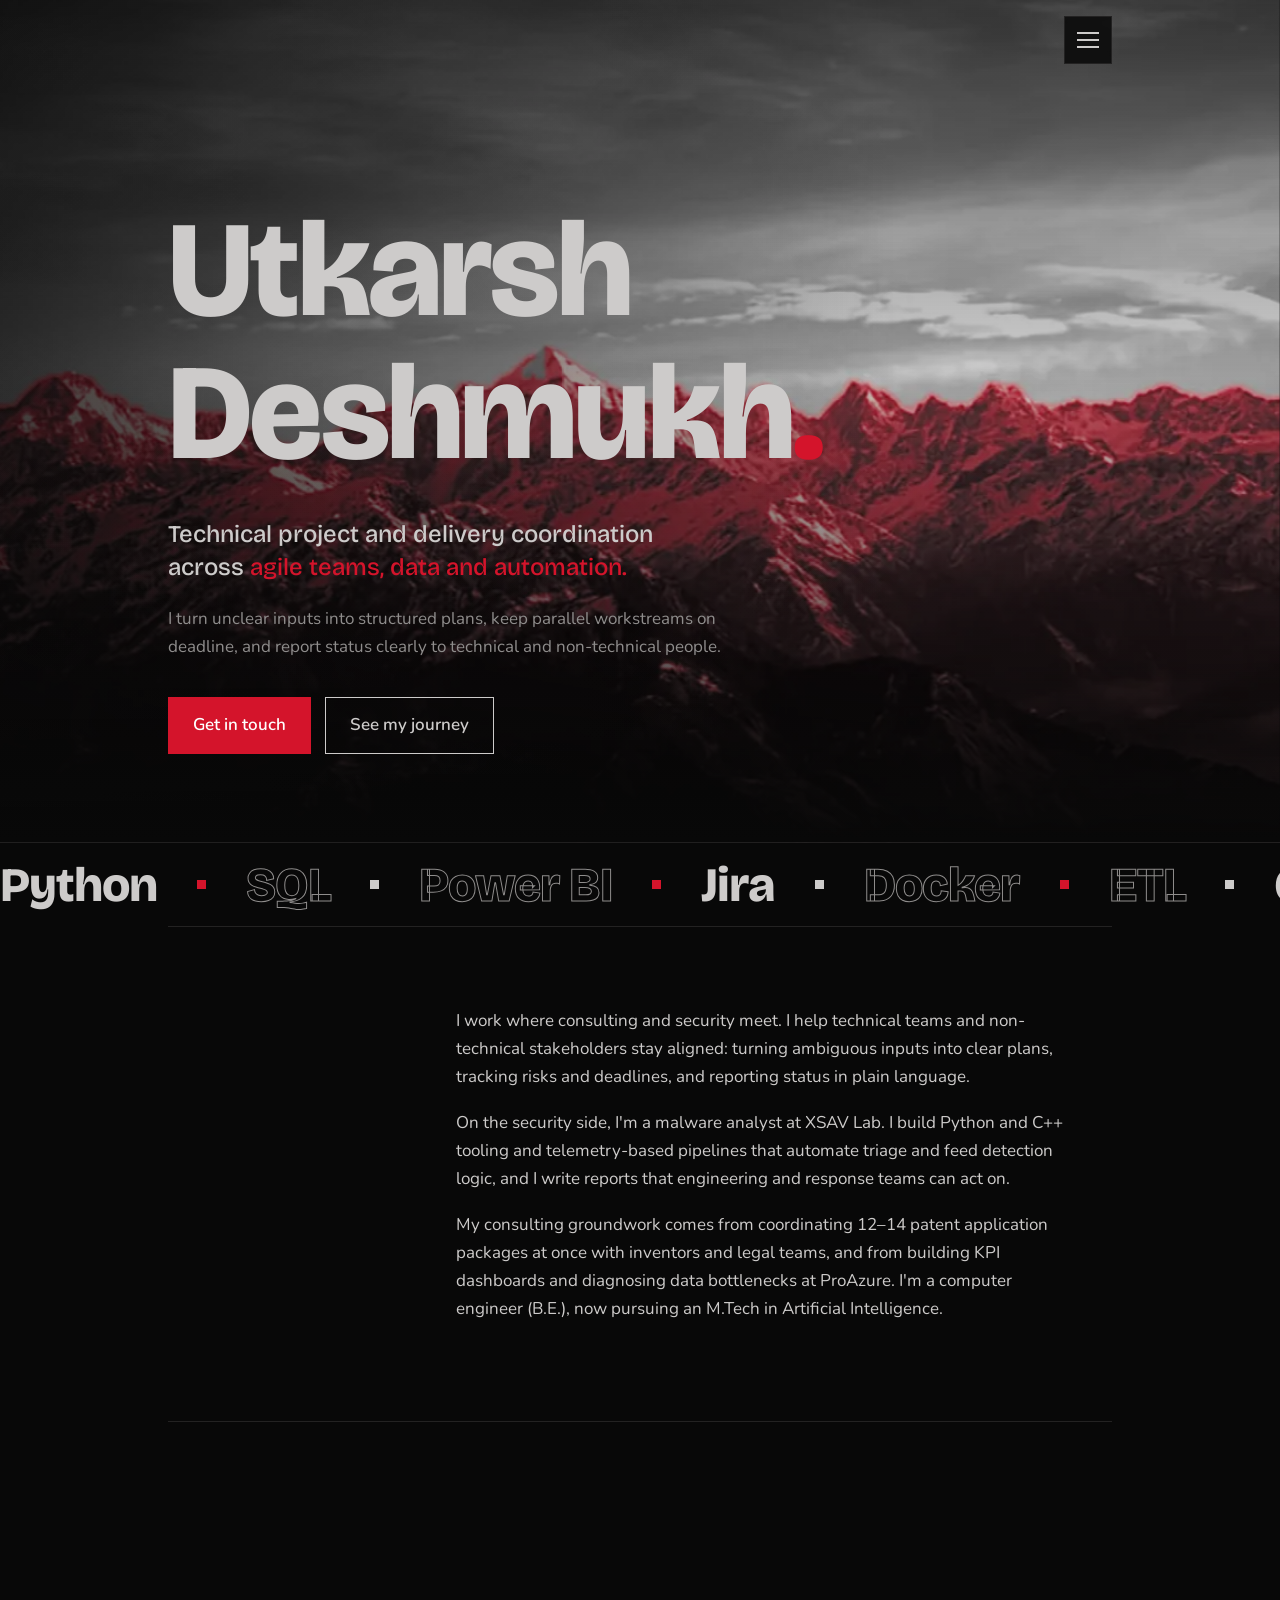
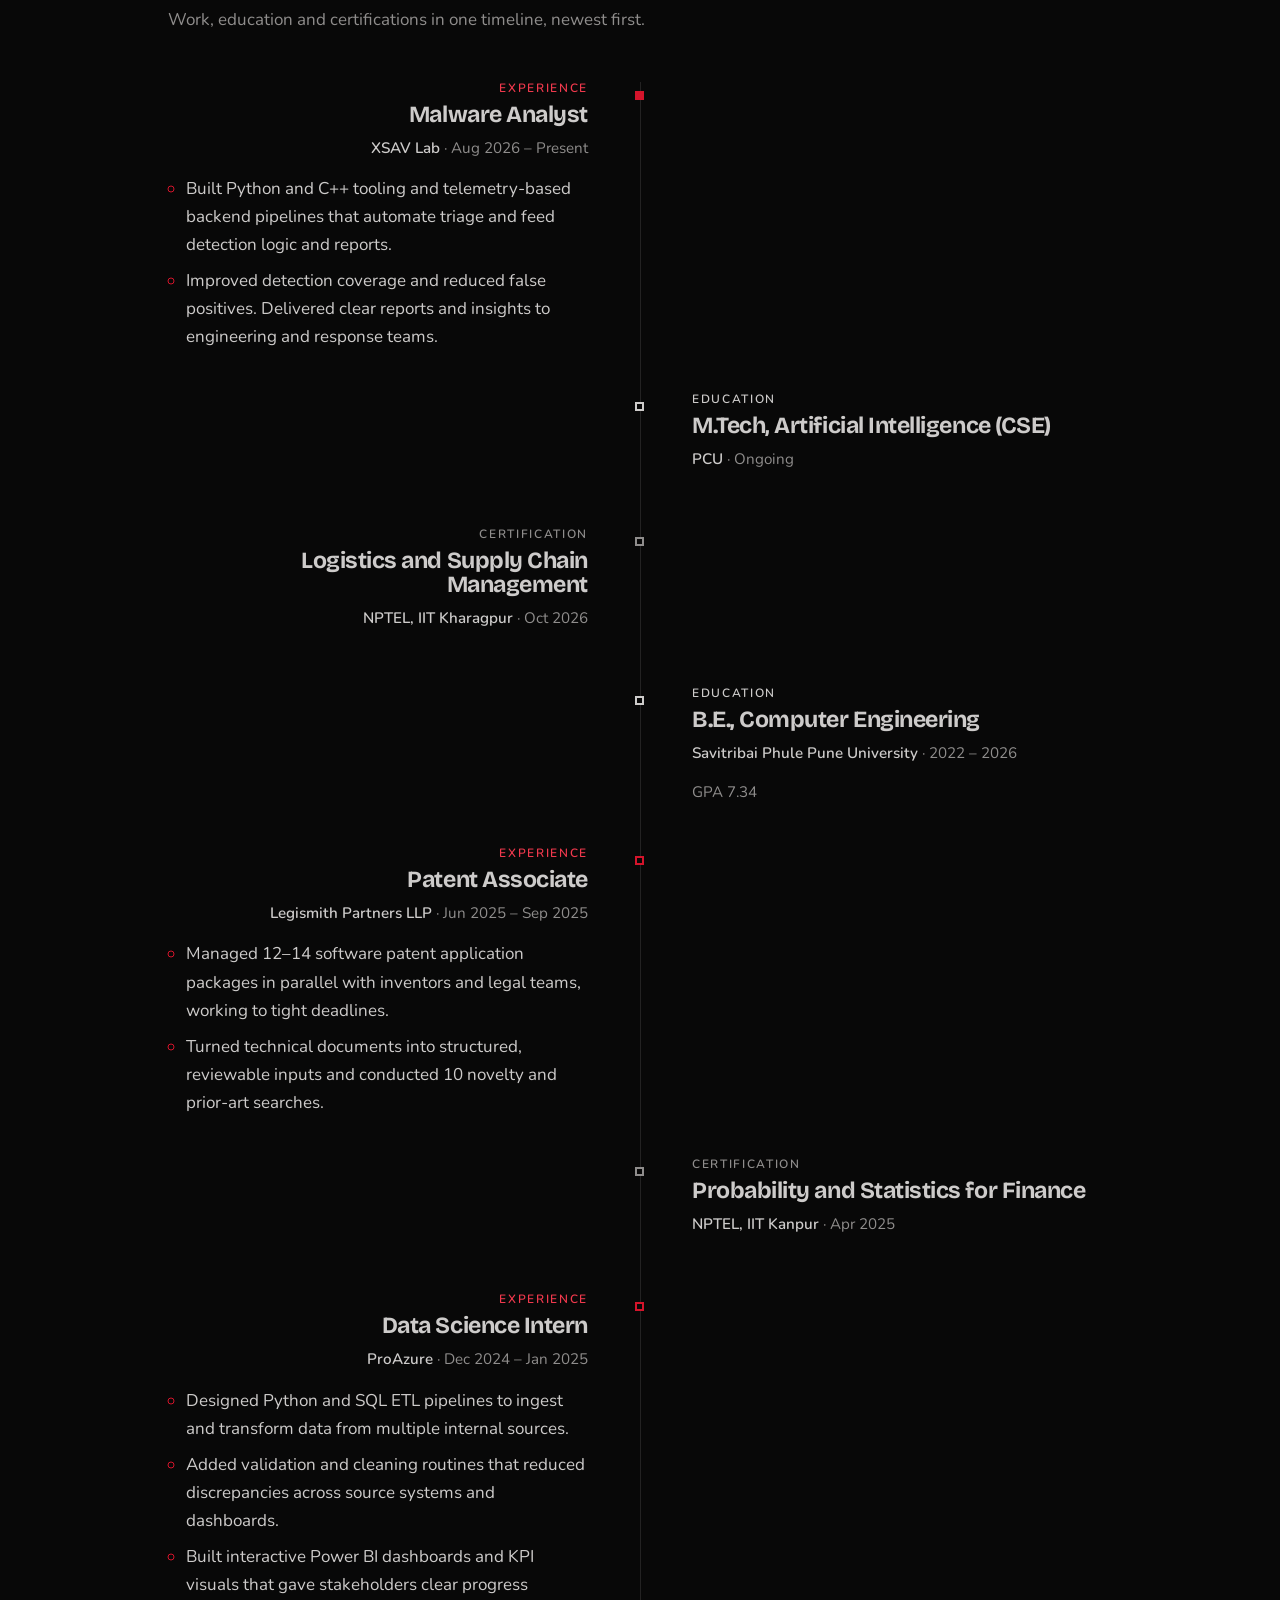
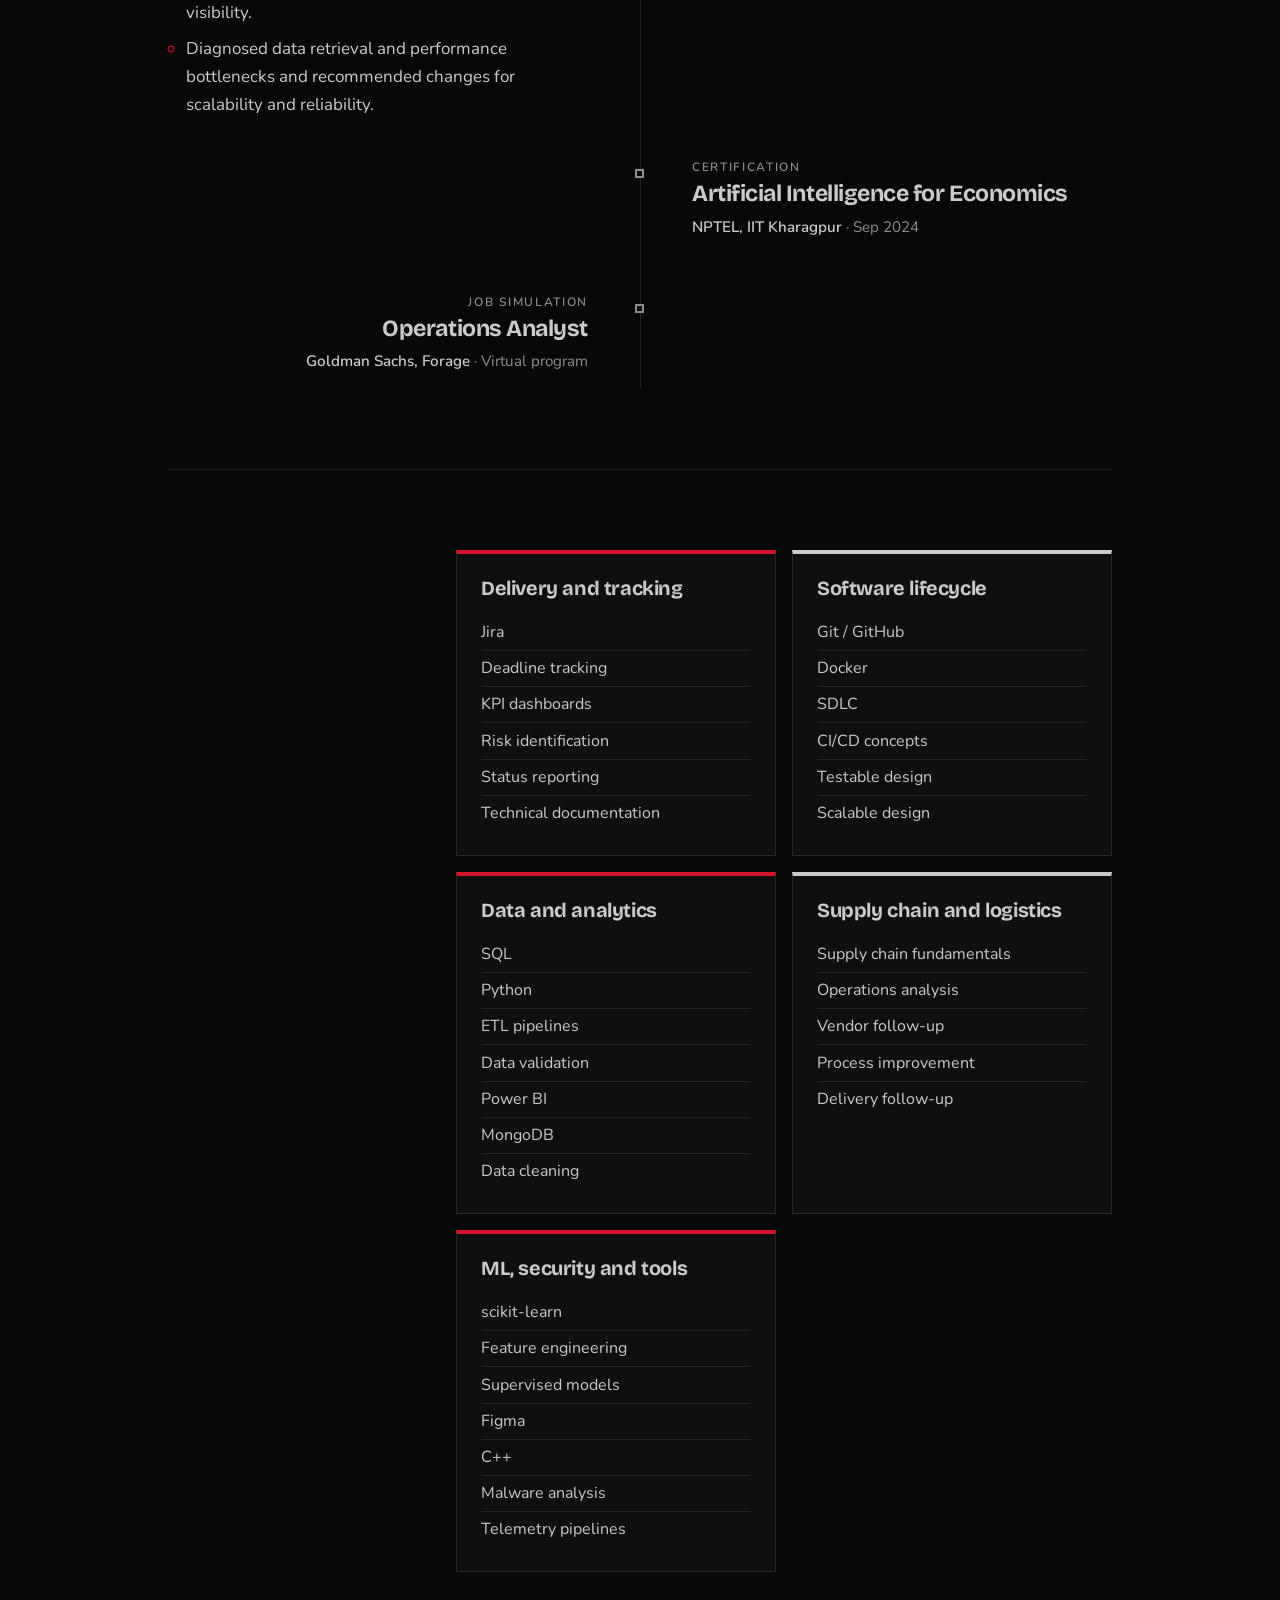
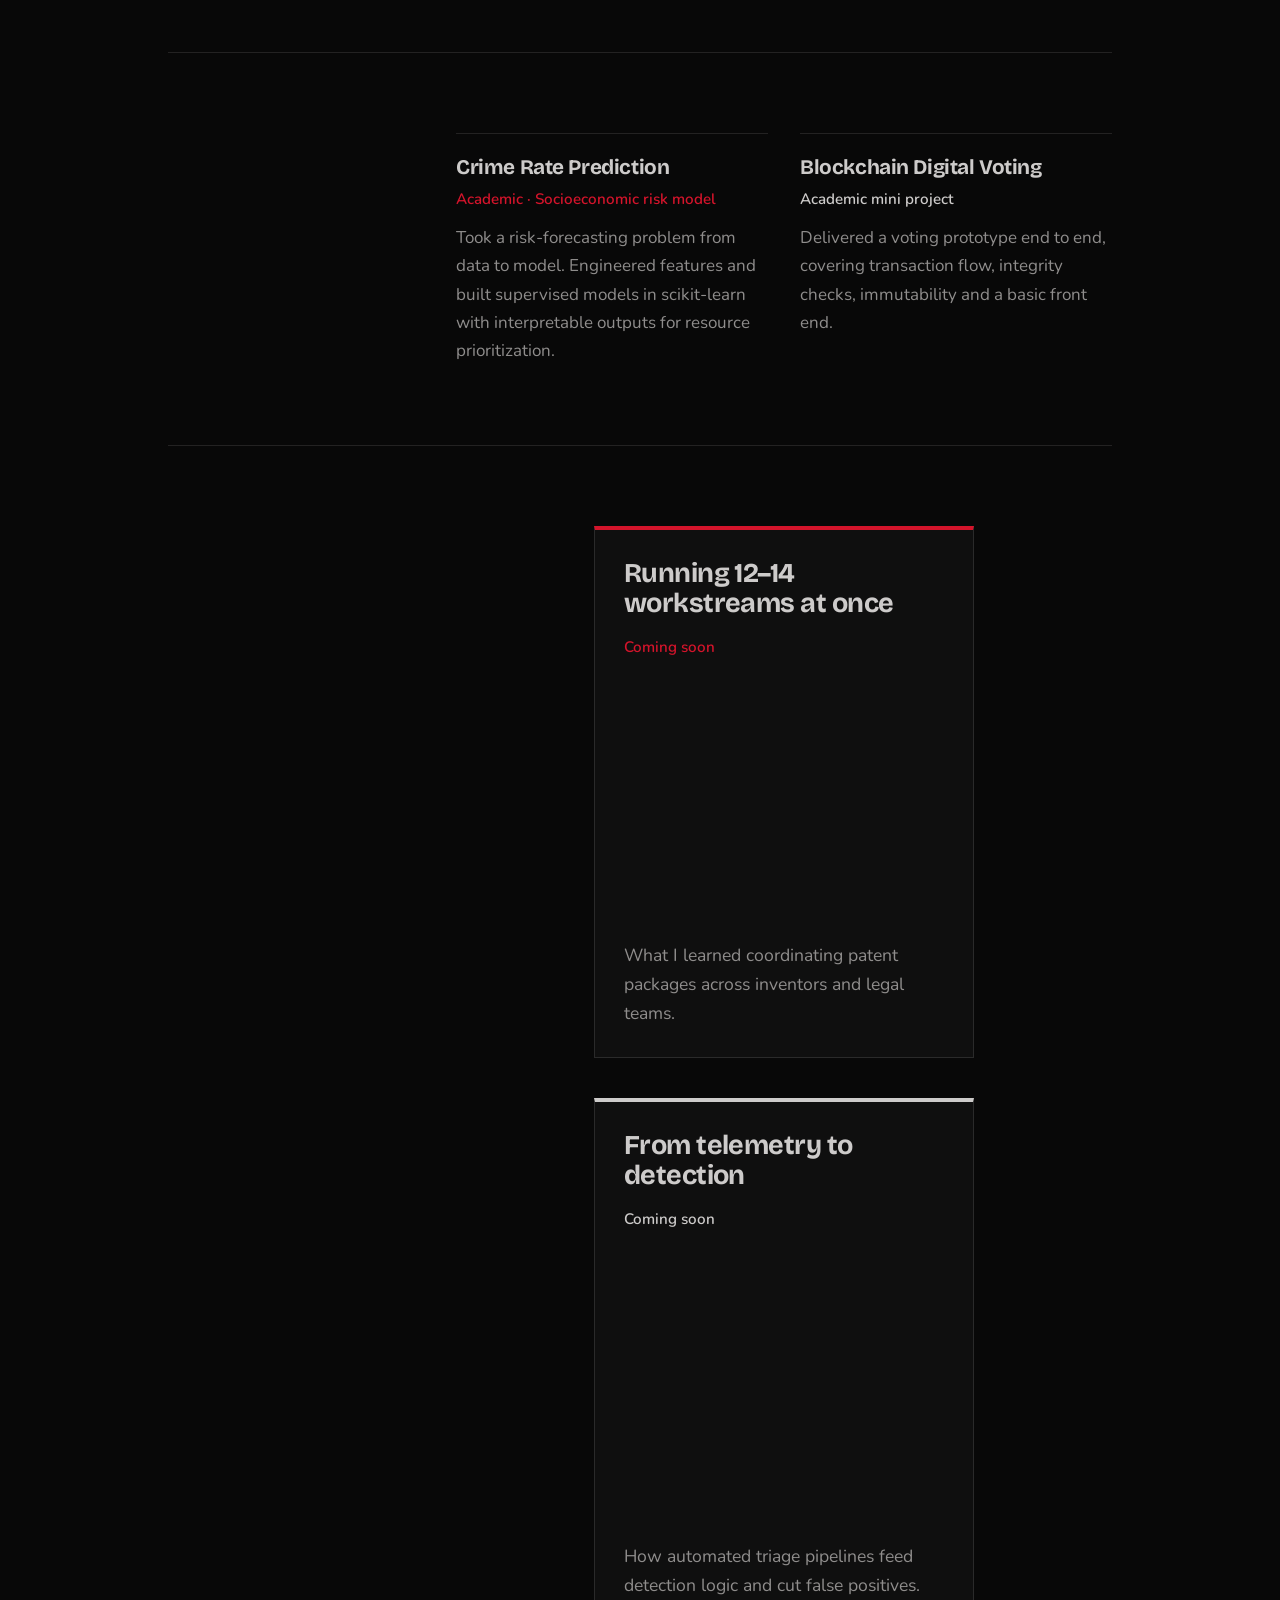
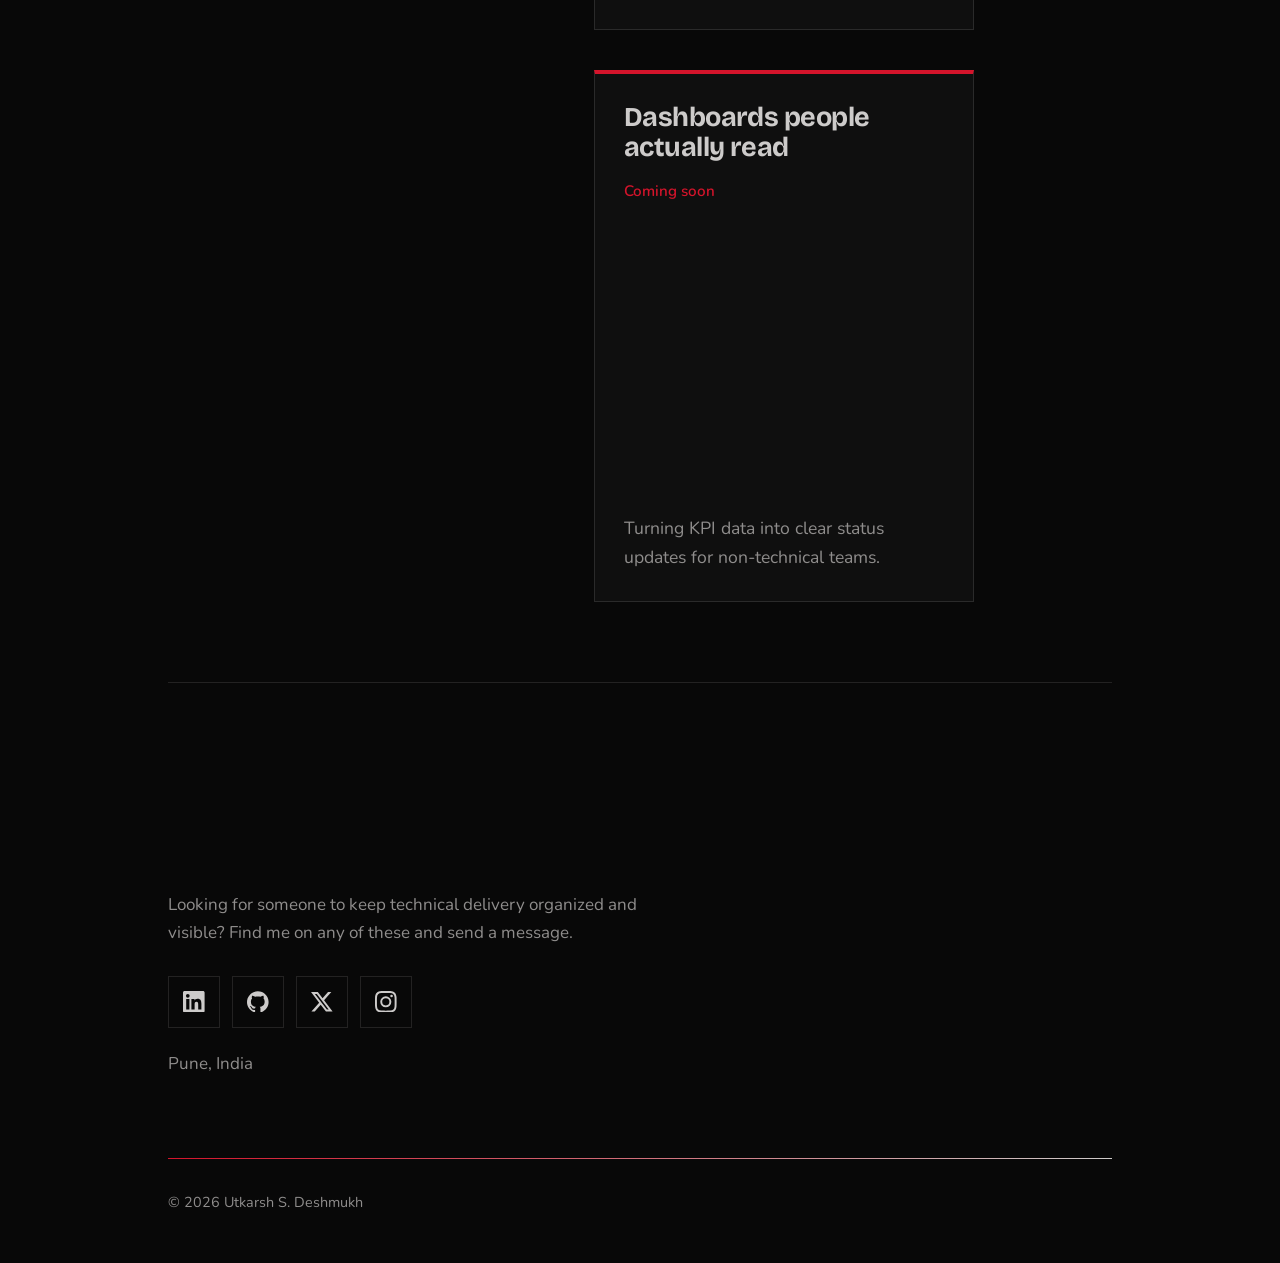
==== index.html @ 2f865658 "Add files via upload" ====
<!DOCTYPE html>
<html lang="en">
<head>
<meta charset="utf-8">
<meta name="viewport" content="width=device-width, initial-scale=1, viewport-fit=cover">
<title>Utkarsh Deshmukh – Technical Project & Delivery Coordination</title>
<link rel="preload" as="image" href="cover.webp" type="image/webp">
<link rel="preconnect" href="https://fonts.googleapis.com">
<link rel="stylesheet" href="https://fonts.googleapis.com/css2?family=Bricolage+Grotesque:wght@500;700;800&family=Nunito:wght@400;500;600;700&display=swap">
<style>
:root{
  --bg:#080808; --silver:#CDCBCA; --red:#D4142B;
  --silver-dim:#8f8d8c; --line:#232222; --panel:#0f0f0f;
  --display:"Bricolage Grotesque","Helvetica Neue",Arial,sans-serif;
  --body:"Nunito","Helvetica Neue",Arial,sans-serif;
  box-sizing:border-box; color-scheme:dark;
  padding-top:env(safe-area-inset-top,0px); padding-bottom:env(safe-area-inset-bottom,0px);
}
html{scroll-padding-top:env(safe-area-inset-top,0px)}
*,*::before,*::after{box-sizing:inherit}
body{margin:0;overflow-x:clip;background:var(--bg);color:var(--silver);font:400 1.0625rem/1.65 var(--body);-webkit-font-smoothing:antialiased}
a{color:inherit}
:focus-visible{outline:2px solid var(--red);outline-offset:3px}
.wrap{max-width:1040px;margin:0 auto;padding:0 clamp(1.25rem,5vw,3rem)}
h1,h2,h3{font-family:var(--display);margin:0;line-height:1.05;letter-spacing:-.02em}

/* top bar */
.bar{display:flex;justify-content:space-between;align-items:center;padding:1.5rem 0;font-weight:500}
.bar nav{display:flex;gap:1.5rem;flex-wrap:wrap}
.bar a{text-decoration:none;color:var(--silver-dim);transition:color .2s}
.bar a:hover{color:var(--silver)}
.mark{font-family:var(--display);font-weight:800;color:var(--silver)!important;letter-spacing:-.02em}
.mark i{font-style:normal;color:var(--red)}

/* hero */
.hero{padding:clamp(3.5rem,10vw,7.5rem) 0 clamp(3rem,7vw,5.5rem)}
.hero h1{font-size:clamp(3.4rem,11.5vw,8.5rem);font-weight:800;color:var(--silver)}
.hero h1 span{display:block;overflow:hidden}
.hero h1 b{display:block;font-weight:inherit;animation:rise 1s cubic-bezier(.2,.8,.2,1) 1.2s both}
.hero h1 span:nth-child(2) b{animation-delay:1.34s}
.hero h1 i{font-style:normal;color:var(--red)}
@keyframes rise{from{transform:translateY(105%)}to{transform:none}}
.role{margin:2rem 0 0;font:500 clamp(1.15rem,2.4vw,1.5rem)/1.4 var(--display);max-width:34ch}
.role em{font-style:normal;color:var(--red)}
.lead{margin:1.25rem 0 0;max-width:58ch;color:var(--silver-dim)}
.cta{display:flex;flex-wrap:wrap;gap:.9rem;margin-top:2.25rem}
.btn{display:inline-block;padding:.85rem 1.5rem;border:1px solid var(--silver);text-decoration:none;font-weight:600;transition:background .2s,color .2s,border-color .2s}
.btn.main{background:var(--red);border-color:var(--red);color:#fff}
.btn.main:hover{background:#ef1f39;border-color:#ef1f39}
.btn.alt:hover{background:var(--silver);color:var(--bg)}

/* sections */
section{padding:clamp(3rem,7vw,5rem) 0;border-top:1px solid var(--line)}
.head{display:grid;grid-template-columns:minmax(0,1fr);gap:1.5rem}
@media(min-width:820px){.head{grid-template-columns:240px minmax(0,1fr);gap:3rem}}
h2{font-size:clamp(1.7rem,3.4vw,2.3rem);font-weight:700;color:var(--silver);position:relative;padding-top:1.1rem}
h2::before{content:"";position:absolute;top:0;left:0;width:2.25rem;height:3px;background:var(--red)}
.sub{color:var(--silver-dim)}
.about p{margin:0 0 1.1rem;max-width:62ch}
.facts{display:grid;gap:1px;background:var(--line);border:1px solid var(--line);margin-top:2rem}
@media(min-width:600px){.facts{grid-template-columns:repeat(3,1fr)}}
.facts div{background:var(--panel);padding:1.1rem 1.25rem}
.facts strong{display:block;font:700 1.05rem var(--display);color:var(--silver)}
.facts span{color:var(--silver-dim);font-size:.95rem}

/* timeline */
.tl{list-style:none;margin:0;padding:0 0 0 1.75rem;border-left:1px solid var(--line)}
.tl li{position:relative;padding-bottom:2.6rem}
.tl li:last-child{padding-bottom:0}
.tl li::before{content:"";position:absolute;left:calc(-1.75rem - 5px);top:.55rem;width:9px;height:9px;background:var(--bg);border:2px solid var(--silver-dim)}
.tl li:first-child::before{background:var(--red);border-color:var(--red)}
.tl h3{font-size:1.45rem;font-weight:700;color:var(--silver)}
.when{margin:.3rem 0 .9rem;color:var(--silver-dim);font-size:.95rem}
.when b{color:var(--silver);font-weight:600}
.tl ul{margin:0;padding-left:1.1rem;max-width:64ch}
.tl ul li{padding:0 0 .5rem;position:static}
.tl ul li::before{display:none}
.tl ul li::marker{color:var(--red)}

/* skills */
.skills{display:flex;flex-direction:column;gap:2.5rem}
.skills>div{position:sticky;top:calc(1.5rem + var(--i,0)*1.1rem + env(safe-area-inset-top,0px));width:min(100%,380px);aspect-ratio:5/7;margin-inline:auto;display:flex;flex-direction:column;background:var(--panel);border:1px solid #2a2a2a;border-top:4px solid var(--red);padding:1.8rem;transform-origin:top center;will-change:transform}
.skills>div:nth-child(even){border-top-color:var(--silver)}
.skills h3{font-size:1.1rem;margin-bottom:.9rem;color:var(--silver)}
.chips{display:flex;flex-wrap:wrap;gap:.45rem}
.chips span{border:1px solid #333;padding:.2rem .65rem;font-size:.9rem;transition:border-color .2s,color .2s}
.chips span:hover{border-color:var(--red);color:#fff}

/* projects, edu */
.cols{display:grid;gap:2rem}
@media(min-width:700px){.cols{grid-template-columns:1fr 1fr}}
.card h3{font-size:1.3rem;color:var(--silver)}
.card .tag{display:inline-block;margin:.5rem 0 .8rem;color:var(--red);font-weight:600;font-size:.95rem}
.card p{margin:0;color:var(--silver-dim)}
.list{list-style:none;margin:0;padding:0}
.list li{padding:.85rem 0;border-bottom:1px solid var(--line);display:flex;justify-content:space-between;gap:1rem;flex-wrap:wrap}
.list li:first-child{padding-top:0}
.list small{color:var(--silver-dim);font-size:.92rem}

/* contact */
.contact{text-align:left}
.contact h2{font-size:clamp(2.4rem,7vw,5rem);padding-top:1.4rem;max-width:14ch}
.contact p{max-width:50ch;color:var(--silver-dim);margin:1.4rem 0 0}
.mail{display:inline-block;margin-top:1.75rem;font:700 clamp(1.1rem,3.2vw,1.9rem) var(--display);text-decoration:none;border-bottom:3px solid var(--red);padding-bottom:.2rem;word-break:break-all}
.mail:hover{color:#fff}
.social{display:flex;gap:.75rem;margin-top:1.75rem}
.social a{display:grid;place-items:center;width:3.25rem;height:3.25rem;border:1px solid var(--line);color:var(--silver);transition:border-color .2s,background .2s,color .2s,transform .3s cubic-bezier(.2,.8,.2,1)}
.social a:hover{border-color:var(--red);background:var(--red);color:#fff;transform:translateY(-3px)}
.social svg{width:1.35rem;height:1.35rem;fill:currentColor}
footer{padding:2rem 0 3rem;color:var(--silver-dim);font-size:.9rem;border-top:1px solid var(--line)}
/* motion */
.curtain{position:fixed;inset:0;z-index:100;background:var(--bg);display:grid;place-items:center;animation:lift .95s cubic-bezier(.77,0,.18,1) 1.05s forwards}
.curtain::after{content:"";position:absolute;left:0;right:0;bottom:0;height:6px;background:var(--red);transform-origin:left;animation:fill .9s cubic-bezier(.77,0,.18,1) both}
.curtain span{font:800 clamp(2rem,6vw,3.5rem) var(--display);letter-spacing:-.02em;animation:fade .6s ease .1s both}
.curtain i{font-style:normal;color:var(--red)}
@keyframes lift{to{transform:translateY(-100%);visibility:hidden}}
@keyframes fill{from{transform:scaleX(0)}}
@keyframes fade{from{opacity:0;transform:translateY(14px)}}
.hero .role,.hero .lead,.hero .cta{animation:fade .9s cubic-bezier(.2,.8,.2,1) both}
.hero .role{animation-delay:1.7s}.hero .lead{animation-delay:1.8s}.hero .cta{animation-delay:1.9s}
.hero h1{transform:translateY(calc(var(--sy,0)*-.1px));will-change:transform}
.prog{position:fixed;top:env(safe-area-inset-top,0px);left:0;width:100%;height:3px;background:var(--red);transform:scaleX(var(--sp,0));transform-origin:left;z-index:50}
.bar a.on{color:var(--silver);box-shadow:0 2px 0 var(--red)}
.marquee{margin:0 calc(50% - 50vw);overflow:hidden;border-top:1px solid var(--line);padding:1.1rem 0;display:flex}
.marquee div{display:flex;flex:none;gap:2.5rem;padding-right:2.5rem;animation:slide 34s linear infinite;font:800 clamp(1.8rem,4.5vw,3rem)/1 var(--display);letter-spacing:-.02em;white-space:nowrap}
.marquee span{color:transparent;-webkit-text-stroke:1px var(--silver-dim)}
.marquee span:nth-child(3n+1){color:var(--silver);-webkit-text-stroke:0}
.marquee i{width:.55rem;height:.55rem;background:var(--red);align-self:center;flex:none}
.marquee:hover div{animation-play-state:paused}
@keyframes slide{to{transform:translateX(-100%)}}
.tl{position:relative}
.tl::after{content:"";position:absolute;left:-1px;top:0;width:2px;height:calc(var(--p,0)*100%);background:var(--red)}
.card{position:relative;border-top:1px solid var(--line);padding-top:1.4rem}
.card::before{content:"";position:absolute;top:-1px;left:0;width:100%;height:2px;background:var(--red);transform:scaleX(0);transform-origin:left;transition:transform .6s cubic-bezier(.77,0,.18,1)}
.card:hover::before{transform:scaleX(1)}
.js .rv{opacity:0;transform:translateY(24px);transition:opacity .6s cubic-bezier(.2,.8,.2,1),transform .6s cubic-bezier(.2,.8,.2,1);transition-delay:var(--d,0s)}
.js .rv.in{opacity:1;transform:none}
.js h2.rv{transform:none;clip-path:inset(0 100% 0 0);transition:clip-path .7s cubic-bezier(.77,0,.18,1),opacity .3s}
.js h2.rv.in{clip-path:inset(0 0 0 0)}
/* experience: wipe */
#journey h2::before{background:var(--red)}
.tl::after{background:var(--red)}
.tl>li::before{border-color:var(--red)}
.tl>li:first-child::before{background:var(--red);border-color:var(--red)}
.tl ul li::marker{color:var(--red)}
.js .tl>li.rv{opacity:1;transform:none;transition:none}
.tl>li::after{content:"";position:absolute;left:0;right:0;top:0;bottom:2.6rem;background:var(--red);transform:scaleX(0);transform-origin:left;pointer-events:none;z-index:2}
.tl>li:last-child::after{bottom:0}
.js .tl>li>*{opacity:0}
.tl>li.in::after{animation:wipe .7s cubic-bezier(.77,0,.18,1) var(--d,0s) both}
.tl>li.in>*{animation:show .7s linear var(--d,0s) both}
@keyframes wipe{0%{transform:scaleX(0);transform-origin:left}50%{transform:scaleX(1);transform-origin:left}50.01%{transform:scaleX(1);transform-origin:right}100%{transform:scaleX(0);transform-origin:right}}
@keyframes show{0%,49%{opacity:0}50%,100%{opacity:1}}
.tl>li h3{display:inline-block;background:linear-gradient(var(--red),var(--red)) 0 100%/0 3px no-repeat;padding-bottom:.2rem;transition:background-size .5s cubic-bezier(.77,0,.18,1),transform .5s cubic-bezier(.2,.8,.2,1)}
.tl>li:hover h3{background-size:100% 3px;transform:translateX(10px)}
/* accents */
::selection{background:var(--red);color:#fff}
section:nth-of-type(even) h2::before{background:var(--silver)}
.prog,.curtain::after{background:linear-gradient(90deg,var(--red),var(--silver))}
.bar a.on{box-shadow:0 2px 0 var(--red)}
.btn.alt:hover{background:var(--silver);border-color:var(--silver);color:var(--bg)}
.chips span:hover{border-color:var(--red)}
.marquee i:nth-of-type(even){background:var(--silver)}
.card:nth-child(even)::before{background:var(--silver)}
.card:nth-child(even) .tag{color:var(--silver)}
.mail{border-bottom-color:var(--red)}
footer{border-width:1px 0 0;border-image:linear-gradient(90deg,var(--red),var(--silver)) 1}
.skills>div h3{font-size:1.7rem;margin:0}
.skills .chips{margin-top:auto}
/* alternating experience timeline */
#journey .head{grid-template-columns:minmax(0,1fr)}
@media(min-width:820px){
#journey .tl{padding:0;border-left:0}
#journey .tl::before{content:"";position:absolute;left:50%;top:0;bottom:0;width:1px;background:var(--line)}
#journey .tl::after{left:50%;margin-left:-1px}
#journey .tl>li{width:50%}
#journey .tl>li:nth-child(odd){padding-right:3.25rem;text-align:right}
#journey .tl>li:nth-child(even){margin-left:50%;padding-left:3.25rem}
#journey .tl>li:nth-child(odd)::before{left:auto;right:-4px}
#journey .tl>li:nth-child(even)::before{left:-5px}
#journey .tl>li:nth-child(odd)::after{right:3.25rem}
#journey .tl>li:nth-child(even)::after{left:3.25rem}
#journey .tl>li:nth-child(odd) ul{margin-left:auto;text-align:left}
#journey .tl>li:nth-child(odd):hover h3{transform:translateX(-10px)}
}
.skills .chips{flex:1;flex-direction:column;flex-wrap:nowrap;gap:0;margin-top:1.1rem;justify-content:space-between}
.skills .chips span{border:0;border-bottom:1px solid var(--line);padding:.5rem 0;font-size:1rem;line-height:1.3}
.skills .chips span:last-child{border-bottom:0}
.skills .chips span:hover{border-bottom-color:var(--red);color:#fff}
.posts{display:flex;flex-direction:column;gap:2.5rem}
.posts>.card{position:sticky;top:calc(1.5rem + var(--i,0)*1.1rem + env(safe-area-inset-top,0px));width:min(100%,380px);aspect-ratio:5/7;margin-inline:auto;display:flex;flex-direction:column;background:var(--panel);border:1px solid #2a2a2a;border-top:4px solid var(--red);padding:1.8rem;transform-origin:top center;will-change:transform}
.posts>.card:nth-child(even){border-top-color:var(--silver)}
.posts>.card::before{display:none}
.posts .card h3{font-size:1.7rem;line-height:1.1}
.posts .card .tag{margin-top:1rem}
.posts .card p{margin-top:auto;font-size:1.1rem}
/* skills: scannable grid */
.skills{display:grid;grid-template-columns:repeat(auto-fit,minmax(220px,1fr));gap:1rem}
.skills>div{position:static;top:auto;width:auto;aspect-ratio:auto;margin:0;padding:1.5rem;will-change:auto}
.skills>div h3{font-size:1.25rem}
.skills .chips{flex:none;justify-content:flex-start;margin-top:1rem}
.skills .chips span{padding:.45rem 0}
/* journey: mixed timeline */
.sub{margin:0}
.kind{display:block;margin:0 0 .5rem;font:600 .75rem/1 var(--body);letter-spacing:.14em;text-transform:uppercase}
.kind.work{color:#F0394D}.kind.edu{color:var(--silver)}.kind.cert{color:var(--silver-dim)}
.tl>li[data-k="edu"]::before{border-color:var(--silver)}
.tl>li[data-k="cert"]::before{border-color:var(--silver-dim)}
.tl .note{margin:0;color:var(--silver-dim);font-size:.95rem}
/* menu */
.curtain span{text-align:center;padding:0 1.25rem;font-size:clamp(1.75rem,6vw,3.5rem)}
.bar{padding:0;height:5rem}
.mark{white-space:nowrap;font-size:1.15rem}
.burger{position:fixed;z-index:60;top:calc(1rem + env(safe-area-inset-top,0px));right:max(clamp(1.25rem,5vw,3rem),calc((100vw - 1040px)/2 + clamp(1.25rem,5vw,3rem)));width:3rem;height:3rem;display:flex;flex-direction:column;align-items:center;justify-content:center;gap:5px;padding:0;background:rgba(8,8,8,.85);-webkit-backdrop-filter:blur(8px);backdrop-filter:blur(8px);border:1px solid var(--line);color:var(--silver);cursor:pointer;transition:border-color .2s}
.burger:hover{border-color:var(--red)}
.burger span{display:block;width:22px;height:2px;background:currentColor;transition:transform .35s cubic-bezier(.77,0,.18,1),opacity .2s}
.menu-open .burger span:nth-child(1){transform:translateY(7px) rotate(45deg)}
.menu-open .burger span:nth-child(2){opacity:0}
.menu-open .burger span:nth-child(3){transform:translateY(-7px) rotate(-45deg)}
html.menu-open{overflow:hidden}
.bar nav{position:fixed;inset:0;z-index:55;flex-direction:column;flex-wrap:nowrap;justify-content:center;align-items:flex-start;gap:.25rem;padding:0 max(clamp(1.25rem,5vw,3rem),calc((100vw - 1040px)/2 + clamp(1.25rem,5vw,3rem)));background:var(--bg);opacity:0;visibility:hidden;transition:opacity .35s ease,visibility 0s linear .35s}
.menu-open .bar nav{opacity:1;visibility:visible;transition:opacity .35s ease}
.bar nav a{font:800 clamp(2.2rem,8vw,4.5rem)/1.15 var(--display);letter-spacing:-.02em;opacity:0;transform:translateY(24px);transition:color .2s,opacity .5s cubic-bezier(.2,.8,.2,1),transform .5s cubic-bezier(.2,.8,.2,1)}
.menu-open .bar nav a{opacity:1;transform:none}
.menu-open .bar nav a:nth-child(1){transition-delay:0s,0.15s,0.15s}
.menu-open .bar nav a:nth-child(2){transition-delay:0s,0.20s,0.20s}
.menu-open .bar nav a:nth-child(3){transition-delay:0s,0.25s,0.25s}
.menu-open .bar nav a:nth-child(4){transition-delay:0s,0.30s,0.30s}
.menu-open .bar nav a:nth-child(5){transition-delay:0s,0.35s,0.35s}
.menu-open .bar nav a:nth-child(6){transition-delay:0s,0.40s,0.40s}
.bar nav a.on{color:var(--silver);box-shadow:none}
.bar nav a.on::after{content:".";color:var(--red)}
@media(prefers-reduced-motion:reduce){*{animation:none!important;transition:none!important}.curtain{display:none}.js .tl>li>*{opacity:1}}

/* cover image behind the hero */
.hero{position:relative;isolation:isolate}
.hero::before,.hero::after{content:"";position:absolute;z-index:-1;left:50%;width:100vw;margin-left:-50vw;top:calc(-5rem - env(safe-area-inset-top,0px));bottom:0}
.hero::before{background:url(cover.webp) 43% 100%/cover no-repeat;animation:cover 1.8s ease .9s both}
.hero::after{background:linear-gradient(180deg,rgba(8,8,8,.6) 0,rgba(8,8,8,.2) 45%,rgba(8,8,8,.55) 78%,var(--bg) 100%),linear-gradient(90deg,rgba(8,8,8,.7) 0,rgba(8,8,8,0) 70%)}
@keyframes cover{from{opacity:0}}
@media(max-width:700px){
.hero::after{background:linear-gradient(180deg,rgba(8,8,8,.72) 0,rgba(8,8,8,.45) 50%,rgba(8,8,8,.7) 80%,var(--bg) 100%)}
}
/* journey timeline on phones */
@media(max-width:819px){
#journey .head{gap:1rem}
.tl{padding-left:1.4rem}
.tl>li{padding-bottom:2rem}
.tl>li::before{left:calc(-1.4rem - 5px);top:.1rem;width:11px;height:11px}
.tl>li::after{bottom:2rem}
.tl>li:last-child::after{bottom:0}
.tl>li h3{font-size:1.2rem;line-height:1.2;display:block;background:none;padding-bottom:0}
.kind{margin-bottom:.45rem}
.when{margin:.35rem 0 .7rem;font-size:.92rem;line-height:1.45}
.tl ul{padding-left:1rem;font-size:.97rem;line-height:1.55}
.tl ul li{padding-bottom:.4rem}
.tl .note{font-size:.92rem}
}
@media(hover:none){.tl>li:hover h3{transform:none}}
</style>
</head>
<body>
<div class="curtain" aria-hidden="true"><span>Utkarsh Deshmukh<i>.</i></span></div>
<div class="prog" aria-hidden="true"></div>
<div class="wrap">
  <header class="bar">
    <button class="burger" type="button" aria-label="Open menu" aria-expanded="false" aria-controls="menu"><span></span><span></span><span></span></button>
    <nav id="menu" aria-label="Main"><a href="#about">About</a><a href="#journey">Journey</a><a href="#skills">Skills</a><a href="#work">Projects</a><a href="#blogs">Blogs</a><a href="#contact">Contact</a></nav>
  </header>

  <main id="top">
    <div class="hero">
      <h1><span><b>Utkarsh</b></span><span><b>Deshmukh<i>.</i></b></span></h1>
      <p class="role">Technical project and delivery coordination across <em>agile teams, data and automation.</em></p>
      <p class="lead">I turn unclear inputs into structured plans, keep parallel workstreams on deadline, and report status clearly to technical and non-technical people.</p>
      <div class="cta">
        <a class="btn main" href="#contact">Get in touch</a>
        <a class="btn alt" href="#journey">See my journey</a>
      </div>
    </div>

    <div class="marquee" aria-hidden="true">
      <div><span>Python</span><i></i><span>SQL</span><i></i><span>Power BI</span><i></i><span>Jira</span><i></i><span>Docker</span><i></i><span>ETL</span><i></i><span>Git</span><i></i><span>scikit-learn</span><i></i><span>C++</span><i></i><span>MongoDB</span><i></i></div>
      <div><span>Python</span><i></i><span>SQL</span><i></i><span>Power BI</span><i></i><span>Jira</span><i></i><span>Docker</span><i></i><span>ETL</span><i></i><span>Git</span><i></i><span>scikit-learn</span><i></i><span>C++</span><i></i><span>MongoDB</span><i></i></div>
    </div>

    <section id="about">
      <div class="head">
        <h2>About</h2>
        <div class="about">
          <p>I work where consulting and security meet. I help technical teams and non-technical stakeholders stay aligned: turning ambiguous inputs into clear plans, tracking risks and deadlines, and reporting status in plain language.</p>
          <p>On the security side, I'm a malware analyst at XSAV Lab. I build Python and C++ tooling and telemetry-based pipelines that automate triage and feed detection logic, and I write reports that engineering and response teams can act on.</p>
          <p>My consulting groundwork comes from coordinating 12–14 patent application packages at once with inventors and legal teams, and from building KPI dashboards and diagnosing data bottlenecks at ProAzure. I'm a computer engineer (B.E.), now pursuing an M.Tech in Artificial Intelligence.</p>
        </div>
      </div>
    </section>

    <section id="journey">
      <div class="head">
        <h2>Journey</h2>
        <p class="sub">Work, education and certifications in one timeline, newest first.</p>
        <ol class="tl">
          <li data-k="work">
            <span class="kind work">Experience</span>
            <h3>Malware Analyst</h3>
            <p class="when"><b>XSAV Lab</b> · Aug 2026 – Present</p>
            <ul>
              <li>Built Python and C++ tooling and telemetry-based backend pipelines that automate triage and feed detection logic and reports.</li>
              <li>Improved detection coverage and reduced false positives. Delivered clear reports and insights to engineering and response teams.</li>
            </ul>
          </li>
          <li data-k="edu">
            <span class="kind edu">Education</span>
            <h3>M.Tech, Artificial Intelligence (CSE)</h3>
            <p class="when"><b>PCU</b> · Ongoing</p>
          </li>
          <li data-k="cert">
            <span class="kind cert">Certification</span>
            <h3>Logistics and Supply Chain Management</h3>
            <p class="when"><b>NPTEL, IIT Kharagpur</b> · Oct 2026</p>
          </li>
          <li data-k="edu">
            <span class="kind edu">Education</span>
            <h3>B.E., Computer Engineering</h3>
            <p class="when"><b>Savitribai Phule Pune University</b> · 2022 – 2026</p>
            <p class="note">GPA 7.34</p>
          </li>
          <li data-k="work">
            <span class="kind work">Experience</span>
            <h3>Patent Associate</h3>
            <p class="when"><b>Legismith Partners LLP</b> · Jun 2025 – Sep 2025</p>
            <ul>
              <li>Managed 12–14 software patent application packages in parallel with inventors and legal teams, working to tight deadlines.</li>
              <li>Turned technical documents into structured, reviewable inputs and conducted 10 novelty and prior-art searches.</li>
            </ul>
          </li>
          <li data-k="cert">
            <span class="kind cert">Certification</span>
            <h3>Probability and Statistics for Finance</h3>
            <p class="when"><b>NPTEL, IIT Kanpur</b> · Apr 2025</p>
          </li>
          <li data-k="work">
            <span class="kind work">Experience</span>
            <h3>Data Science Intern</h3>
            <p class="when"><b>ProAzure</b> · Dec 2024 – Jan 2025</p>
            <ul>
              <li>Designed Python and SQL ETL pipelines to ingest and transform data from multiple internal sources.</li>
              <li>Added validation and cleaning routines that reduced discrepancies across source systems and dashboards.</li>
              <li>Built interactive Power BI dashboards and KPI visuals that gave stakeholders clear progress visibility.</li>
              <li>Diagnosed data retrieval and performance bottlenecks and recommended changes for scalability and reliability.</li>
            </ul>
          </li>
          <li data-k="cert">
            <span class="kind cert">Certification</span>
            <h3>Artificial Intelligence for Economics</h3>
            <p class="when"><b>NPTEL, IIT Kharagpur</b> · Sep 2024</p>
          </li>
          <li data-k="cert">
            <span class="kind cert">Job simulation</span>
            <h3>Operations Analyst</h3>
            <p class="when"><b>Goldman Sachs, Forage</b> · Virtual program</p>
          </li>
        </ol>
      </div>
    </section>

    <section id="skills">
      <div class="head">
        <h2>Skills</h2>
        <div class="skills">
          <div><h3>Delivery and tracking</h3><div class="chips"><span>Jira</span><span>Deadline tracking</span><span>KPI dashboards</span><span>Risk identification</span><span>Status reporting</span><span>Technical documentation</span></div></div>
          <div><h3>Software lifecycle</h3><div class="chips"><span>Git / GitHub</span><span>Docker</span><span>SDLC</span><span>CI/CD concepts</span><span>Testable design</span><span>Scalable design</span></div></div>
          <div><h3>Data and analytics</h3><div class="chips"><span>SQL</span><span>Python</span><span>ETL pipelines</span><span>Data validation</span><span>Power BI</span><span>MongoDB</span><span>Data cleaning</span></div></div>
          <div><h3>Supply chain and logistics</h3><div class="chips"><span>Supply chain fundamentals</span><span>Operations analysis</span><span>Vendor follow-up</span><span>Process improvement</span><span>Delivery follow-up</span></div></div>
          <div><h3>ML, security and tools</h3><div class="chips"><span>scikit-learn</span><span>Feature engineering</span><span>Supervised models</span><span>Figma</span><span>C++</span><span>Malware analysis</span><span>Telemetry pipelines</span></div></div>
        </div>
      </div>
    </section>

    <section id="work">
      <div class="head">
        <h2>Projects</h2>
        <div class="cols">
          <div class="card">
            <h3>Crime Rate Prediction</h3>
            <span class="tag">Academic · Socioeconomic risk model</span>
            <p>Took a risk-forecasting problem from data to model. Engineered features and built supervised models in scikit-learn with interpretable outputs for resource prioritization.</p>
          </div>
          <div class="card">
            <h3>Blockchain Digital Voting</h3>
            <span class="tag">Academic mini project</span>
            <p>Delivered a voting prototype end to end, covering transaction flow, integrity checks, immutability and a basic front end.</p>
          </div>
        </div>
      </div>
    </section>

    <section id="blogs">
      <div class="head">
        <h2>Blogs</h2>
        <div class="posts">
          <div class="card">
            <h3>Running 12–14 workstreams at once</h3>
            <span class="tag">Coming soon</span>
            <p>What I learned coordinating patent packages across inventors and legal teams.</p>
          </div>
          <div class="card">
            <h3>From telemetry to detection</h3>
            <span class="tag">Coming soon</span>
            <p>How automated triage pipelines feed detection logic and cut false positives.</p>
          </div>
          <div class="card">
            <h3>Dashboards people actually read</h3>
            <span class="tag">Coming soon</span>
            <p>Turning KPI data into clear status updates for non-technical teams.</p>
          </div>
        </div>
      </div>
    </section>

    

    <section id="contact" class="contact">
      <h2>Let's work together</h2>
      <p>Looking for someone to keep technical delivery organized and visible? Find me on any of these and send a message.</p>
      <!-- TODO: replace each href with your own profile URL -->
      <div class="social" aria-label="Social links"><a href="https://www.linkedin.com/in/" target="_blank" rel="noopener noreferrer" aria-label="LinkedIn" title="LinkedIn"><svg viewBox="0 0 24 24" aria-hidden="true"><path d="M20.447 20.452h-3.554v-5.569c0-1.328-.027-3.037-1.852-3.037-1.853 0-2.136 1.445-2.136 2.939v5.667H9.351V9h3.414v1.561h.046c.477-.9 1.637-1.85 3.37-1.85 3.601 0 4.267 2.37 4.267 5.455v6.286zM5.337 7.433a2.062 2.062 0 01-2.063-2.065 2.064 2.064 0 112.063 2.065zm1.782 13.019H3.555V9h3.564v11.452zM22.225 0H1.771C.792 0 0 .774 0 1.729v20.542C0 23.227.792 24 1.771 24h20.451C23.2 24 24 23.227 24 22.271V1.729C24 .774 23.2 0 22.222 0h.003z"/></svg></a><a href="https://github.com/" target="_blank" rel="noopener noreferrer" aria-label="GitHub" title="GitHub"><svg viewBox="0 0 24 24" aria-hidden="true"><path d="M12 .297c-6.63 0-12 5.373-12 12 0 5.303 3.438 9.8 8.205 11.385.6.113.82-.258.82-.577 0-.285-.01-1.04-.015-2.04-3.338.724-4.042-1.61-4.042-1.61C4.422 18.07 3.633 17.7 3.633 17.7c-1.087-.744.084-.729.084-.729 1.205.084 1.838 1.236 1.838 1.236 1.07 1.835 2.809 1.305 3.495.998.108-.776.417-1.305.76-1.605-2.665-.3-5.466-1.332-5.466-5.93 0-1.31.465-2.38 1.235-3.22-.135-.303-.54-1.523.105-3.176 0 0 1.005-.322 3.3 1.23.96-.267 1.98-.399 3-.405 1.02.006 2.04.138 3 .405 2.28-1.552 3.285-1.23 3.285-1.23.645 1.653.24 2.873.12 3.176.765.84 1.23 1.91 1.23 3.22 0 4.61-2.805 5.625-5.475 5.92.42.36.81 1.096.81 2.22 0 1.606-.015 2.896-.015 3.286 0 .315.21.69.825.57C20.565 22.092 24 17.592 24 12.297c0-6.627-5.373-12-12-12"/></svg></a><a href="https://x.com/" target="_blank" rel="noopener noreferrer" aria-label="X" title="X"><svg viewBox="0 0 24 24" aria-hidden="true"><path d="M18.901 1.153h3.68l-8.04 9.19L24 22.846h-7.406l-5.8-7.584-6.638 7.584H.474l8.6-9.83L0 1.154h7.594l5.243 6.932 6.064-6.932zm-1.29 19.494h2.039L6.486 3.24H4.298l13.313 17.407z"/></svg></a><a href="https://www.instagram.com/" target="_blank" rel="noopener noreferrer" aria-label="Instagram" title="Instagram"><svg viewBox="0 0 24 24" aria-hidden="true"><path d="M12 2.163c3.204 0 3.584.012 4.85.07 3.252.148 4.771 1.691 4.919 4.919.058 1.265.069 1.645.069 4.849 0 3.205-.012 3.584-.069 4.849-.149 3.225-1.664 4.771-4.919 4.919-1.266.058-1.644.07-4.85.07-3.204 0-3.584-.012-4.849-.07-3.26-.149-4.771-1.699-4.919-4.92-.058-1.265-.07-1.644-.07-4.849 0-3.204.013-3.583.07-4.849.149-3.227 1.664-4.771 4.919-4.919 1.266-.057 1.645-.069 4.849-.069zM12 0C8.741 0 8.333.014 7.053.072 2.695.272.273 2.69.073 7.052.014 8.333 0 8.741 0 12c0 3.259.014 3.668.072 4.948.2 4.358 2.618 6.78 6.98 6.98C8.333 23.986 8.741 24 12 24c3.259 0 3.668-.014 4.948-.072 4.354-.2 6.782-2.618 6.979-6.98.059-1.28.073-1.689.073-4.948 0-3.259-.014-3.667-.072-4.947-.196-4.354-2.617-6.78-6.979-6.98C15.668.014 15.259 0 12 0zm0 5.838a6.162 6.162 0 100 12.324 6.162 6.162 0 000-12.324zM12 16a4 4 0 110-8 4 4 0 010 8zm6.406-11.845a1.44 1.44 0 100 2.881 1.44 1.44 0 000-2.881z"/></svg></a></div>
      <p>Pune, India</p>
    </section>
  </main>

  <footer>© 2026 Utkarsh S. Deshmukh</footer>
</div>
<script>
(()=>{
const d=document,r=d.documentElement,rm=matchMedia('(prefers-reduced-motion: reduce)').matches;
r.classList.add('js');
const io=new IntersectionObserver(es=>es.forEach(e=>{if(e.isIntersecting){e.target.classList.add('in');io.unobserve(e.target)}}),{threshold:.15,rootMargin:'0px 0px -6% 0px'});
['section h2','.about p','.facts','.tl>li','.cols .card','.skills>div','.list li','.contact p','.contact .social'].forEach(g=>d.querySelectorAll(g).forEach((el,i)=>{el.classList.add('rv');el.style.setProperty('--d',(i%4)*.08+'s');io.observe(el)}));
const stacks=[...d.querySelectorAll('.posts')].map(g=>[...g.children]),tl=d.querySelector('.tl'),h1=d.querySelector('.hero h1');
stacks.forEach(g=>g.forEach((c,i)=>c.style.setProperty('--i',i)));
const cl=(v)=>Math.min(1,Math.max(0,v));
function tick(){
 const y=scrollY,max=r.scrollHeight-innerHeight;
 r.style.setProperty('--sp',max>0?cl(y/max):0);
 const t=tl.getBoundingClientRect();tl.style.setProperty('--p',cl((innerHeight*.6-t.top)/t.height));
 if(rm)return;
 h1.style.setProperty('--sy',Math.min(y,600));
 stacks.forEach(cards=>cards.forEach((c,i)=>{const n=cards[i+1],b=c.getBoundingClientRect(),k=n?cl((b.bottom-n.getBoundingClientRect().top)/b.height):0;c.style.transform='scale('+(1-.05*k).toFixed(3)+')'}));
}
let q=0;
addEventListener('scroll',()=>{if(!q){q=1;requestAnimationFrame(()=>{q=0;tick()})}},{passive:true});
addEventListener('resize',tick);tick();
const ease=t=>t<.5?4*t*t*t:1-Math.pow(-2*t+2,3)/2;
d.querySelectorAll('a[href^="#"]').forEach(a=>a.addEventListener('click',e=>{
 const h=a.getAttribute('href'),t=h==='#top'?null:d.querySelector(h);
 if(h!=='#top'&&!t)return;e.preventDefault();
 const to=t?t.getBoundingClientRect().top+scrollY:0,from=scrollY;
 if(rm){scrollTo(0,to);return}
 const T=1100,s=performance.now();
 (function f(n){const p=Math.min(1,(n-s)/T);scrollTo(0,from+(to-from)*ease(p));if(p<1)requestAnimationFrame(f)})(s);
}));
const links=[...d.querySelectorAll('.bar nav a')];
const so=new IntersectionObserver(es=>es.forEach(e=>{if(e.isIntersecting)links.forEach(l=>l.classList.toggle('on',l.getAttribute('href')==='#'+e.target.id))}),{rootMargin:'-45% 0px -50% 0px'});
['about','journey','skills','work','blogs','contact'].forEach(id=>so.observe(d.getElementById(id)));
const mb=d.querySelector('.burger'),mn=d.getElementById('menu');
const setMenu=o=>{r.classList.toggle('menu-open',o);mb.setAttribute('aria-expanded',o);mb.setAttribute('aria-label',o?'Close menu':'Open menu');if(o)mn.querySelector('a').focus({preventScroll:true})};
mb.addEventListener('click',()=>setMenu(!r.classList.contains('menu-open')));
mn.querySelectorAll('a').forEach(a=>a.addEventListener('click',()=>setMenu(false)));
addEventListener('keydown',e=>{if(e.key==='Escape'&&r.classList.contains('menu-open')){setMenu(false);mb.focus()}});
})();
</script>
</body>
</html>
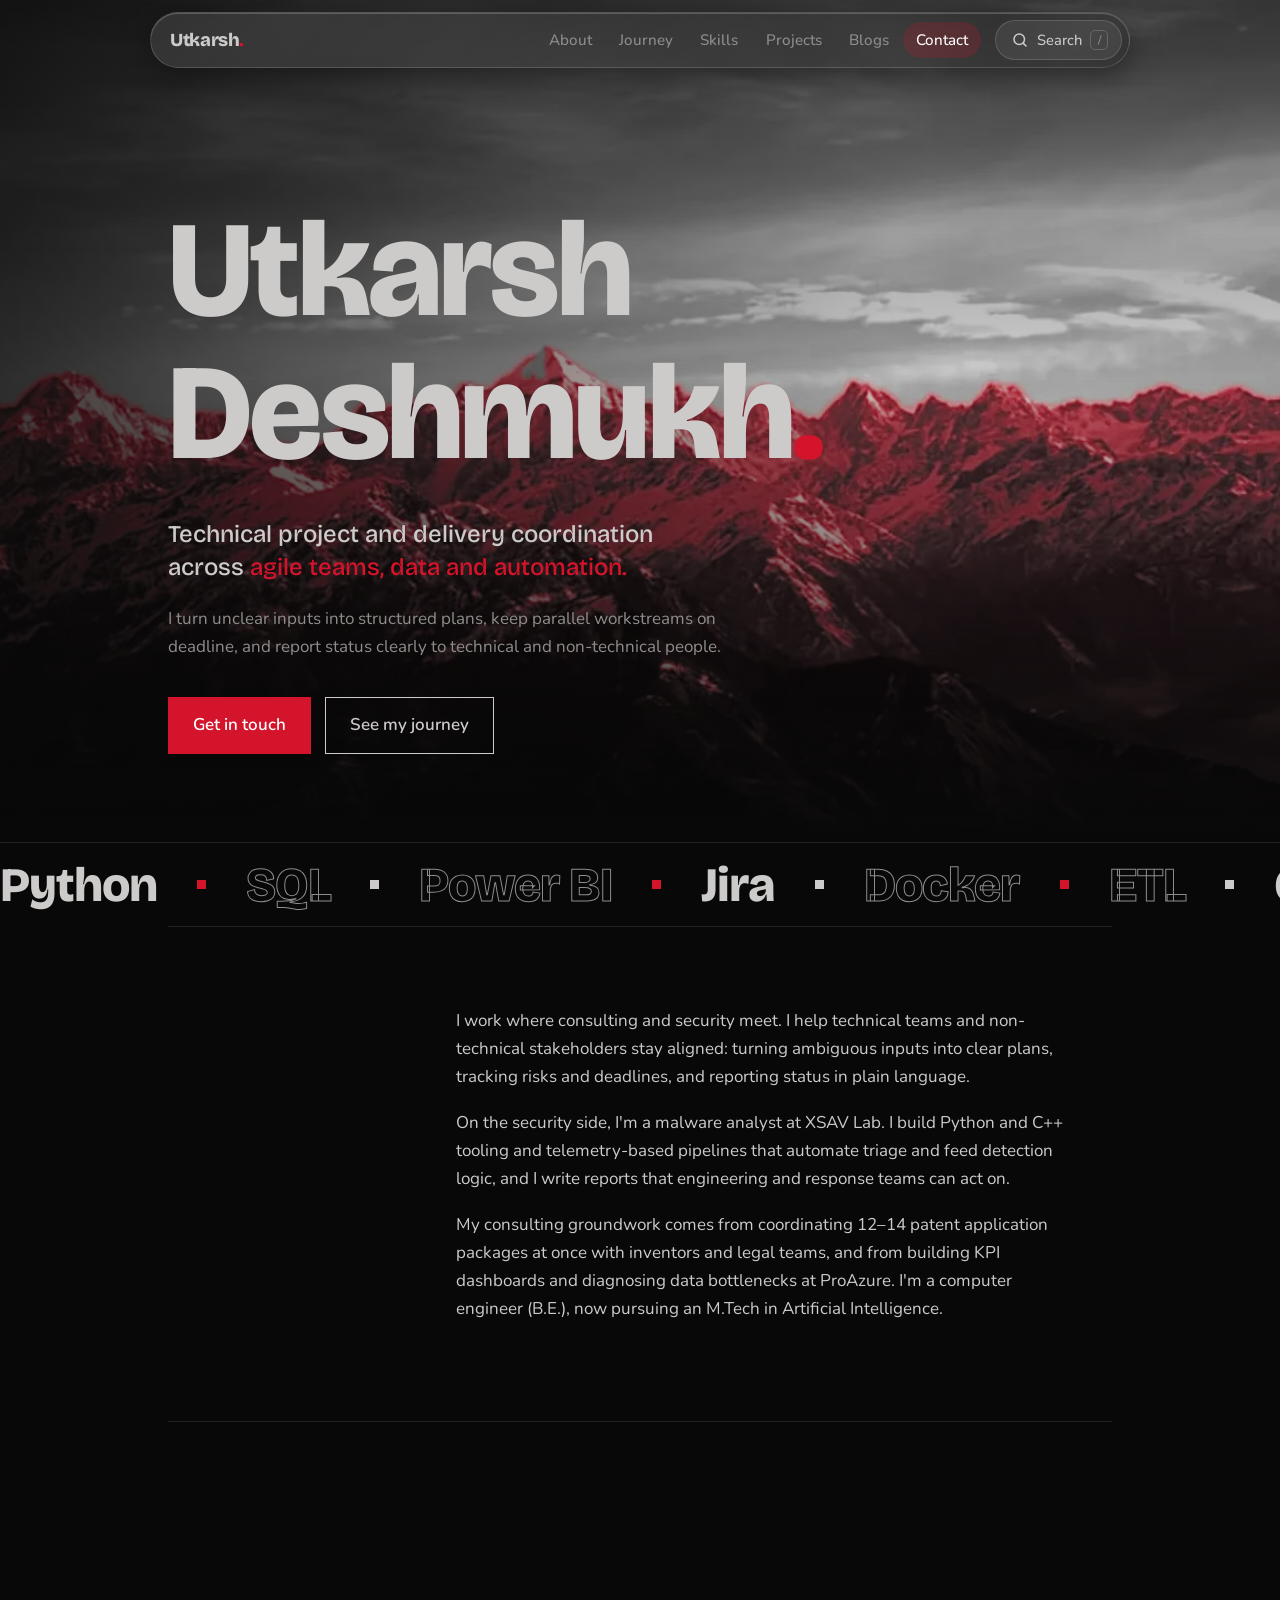
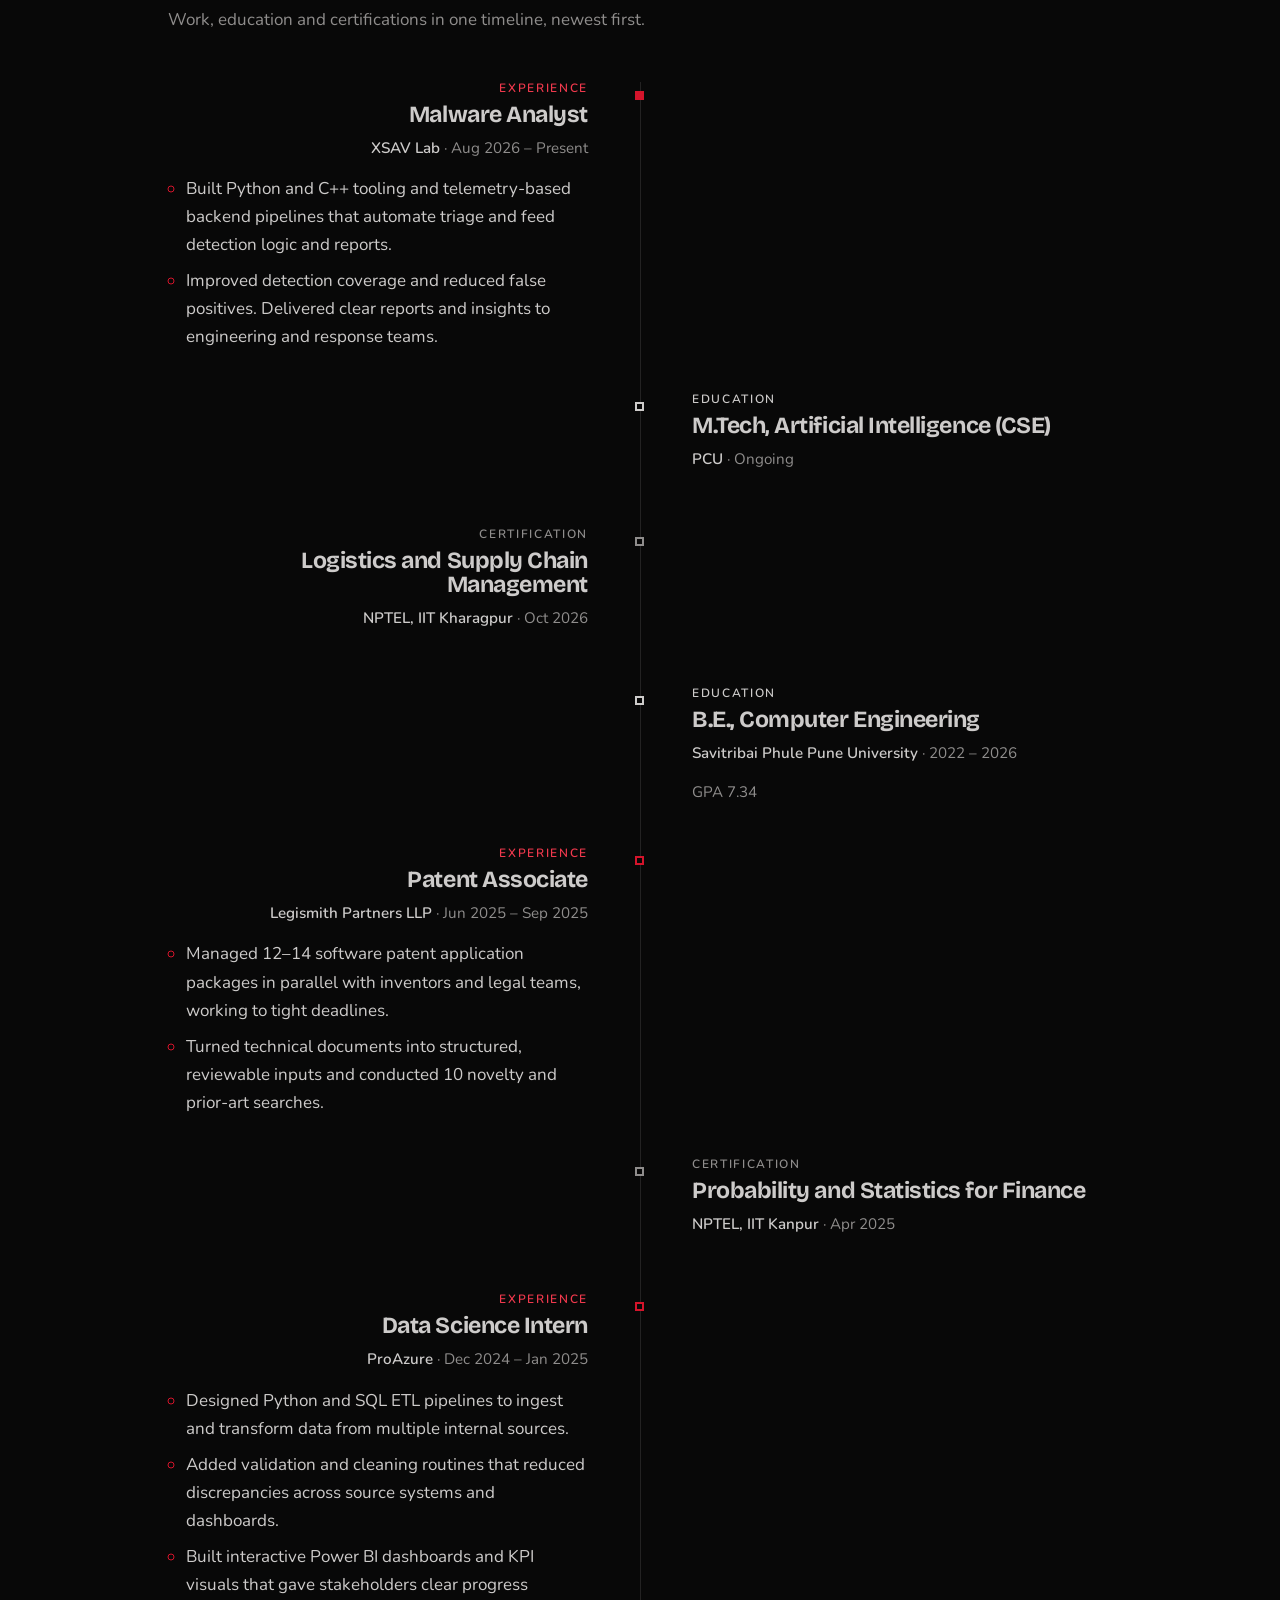
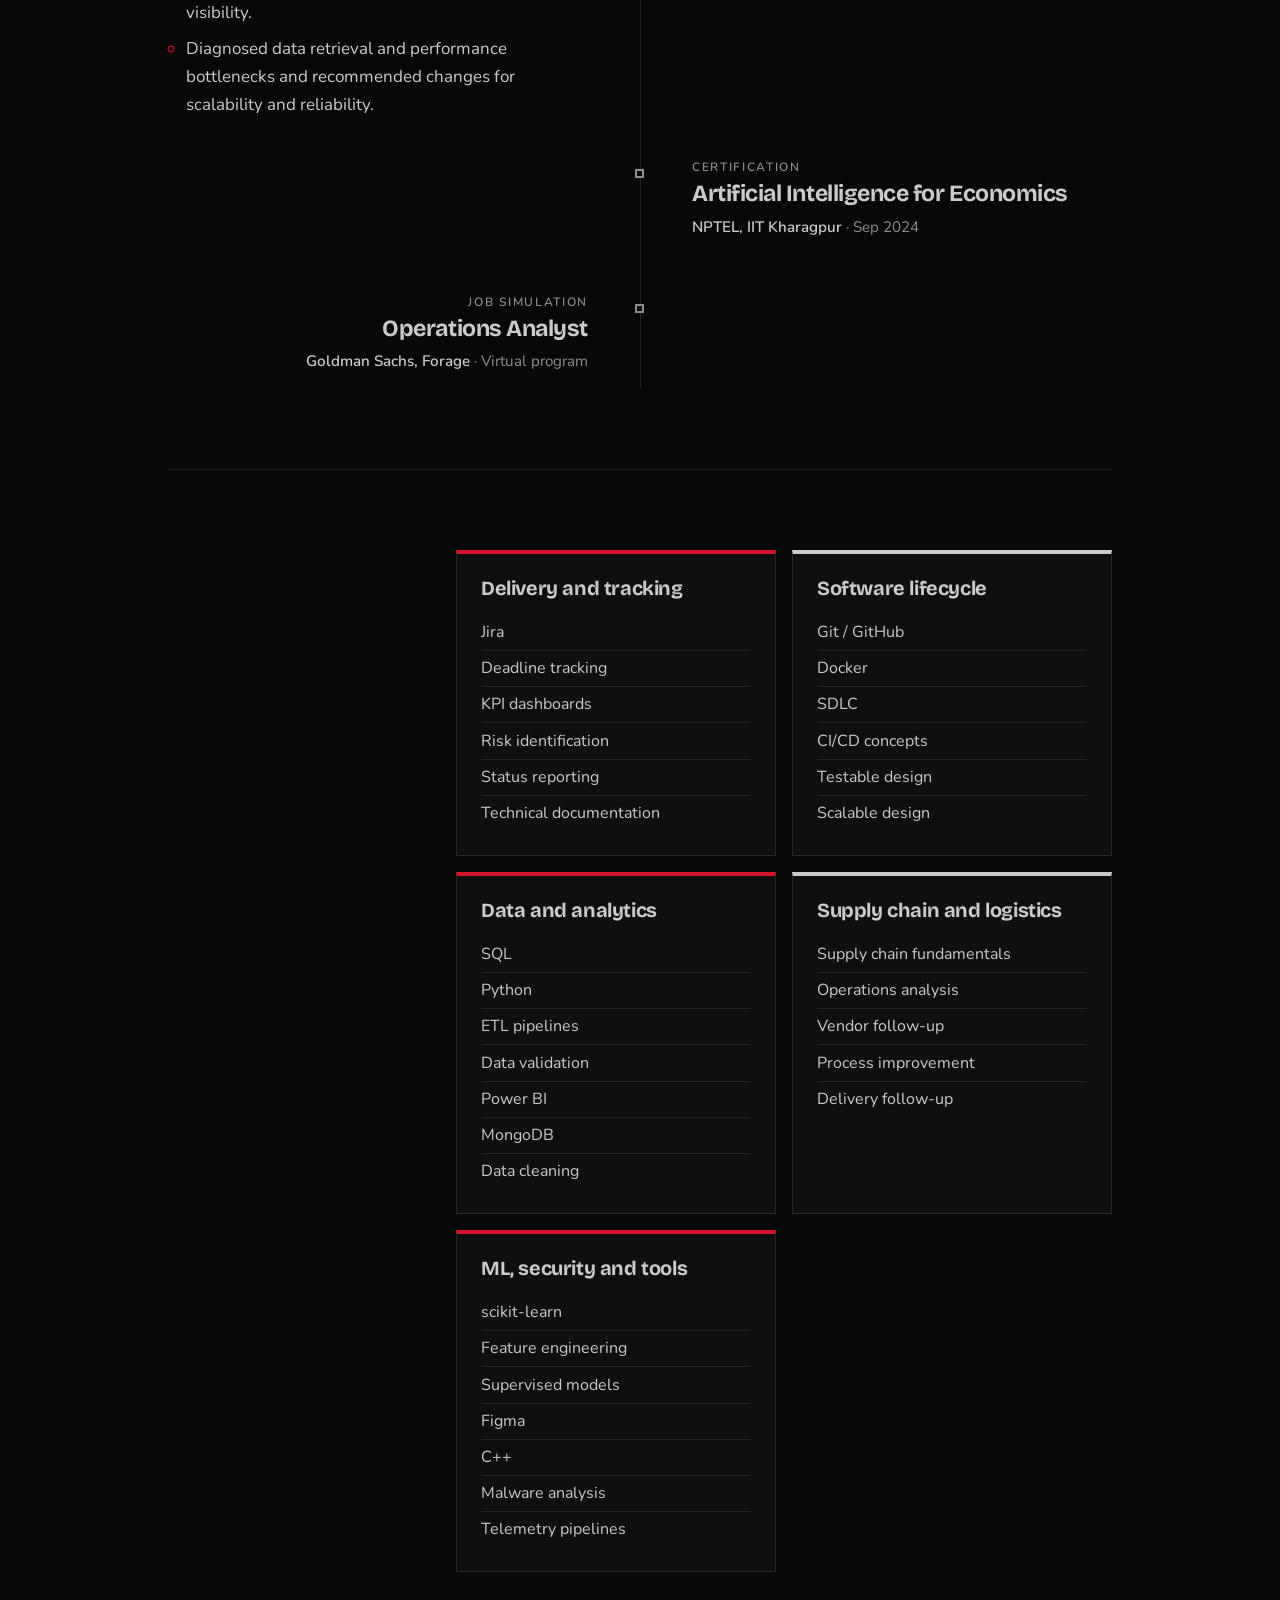
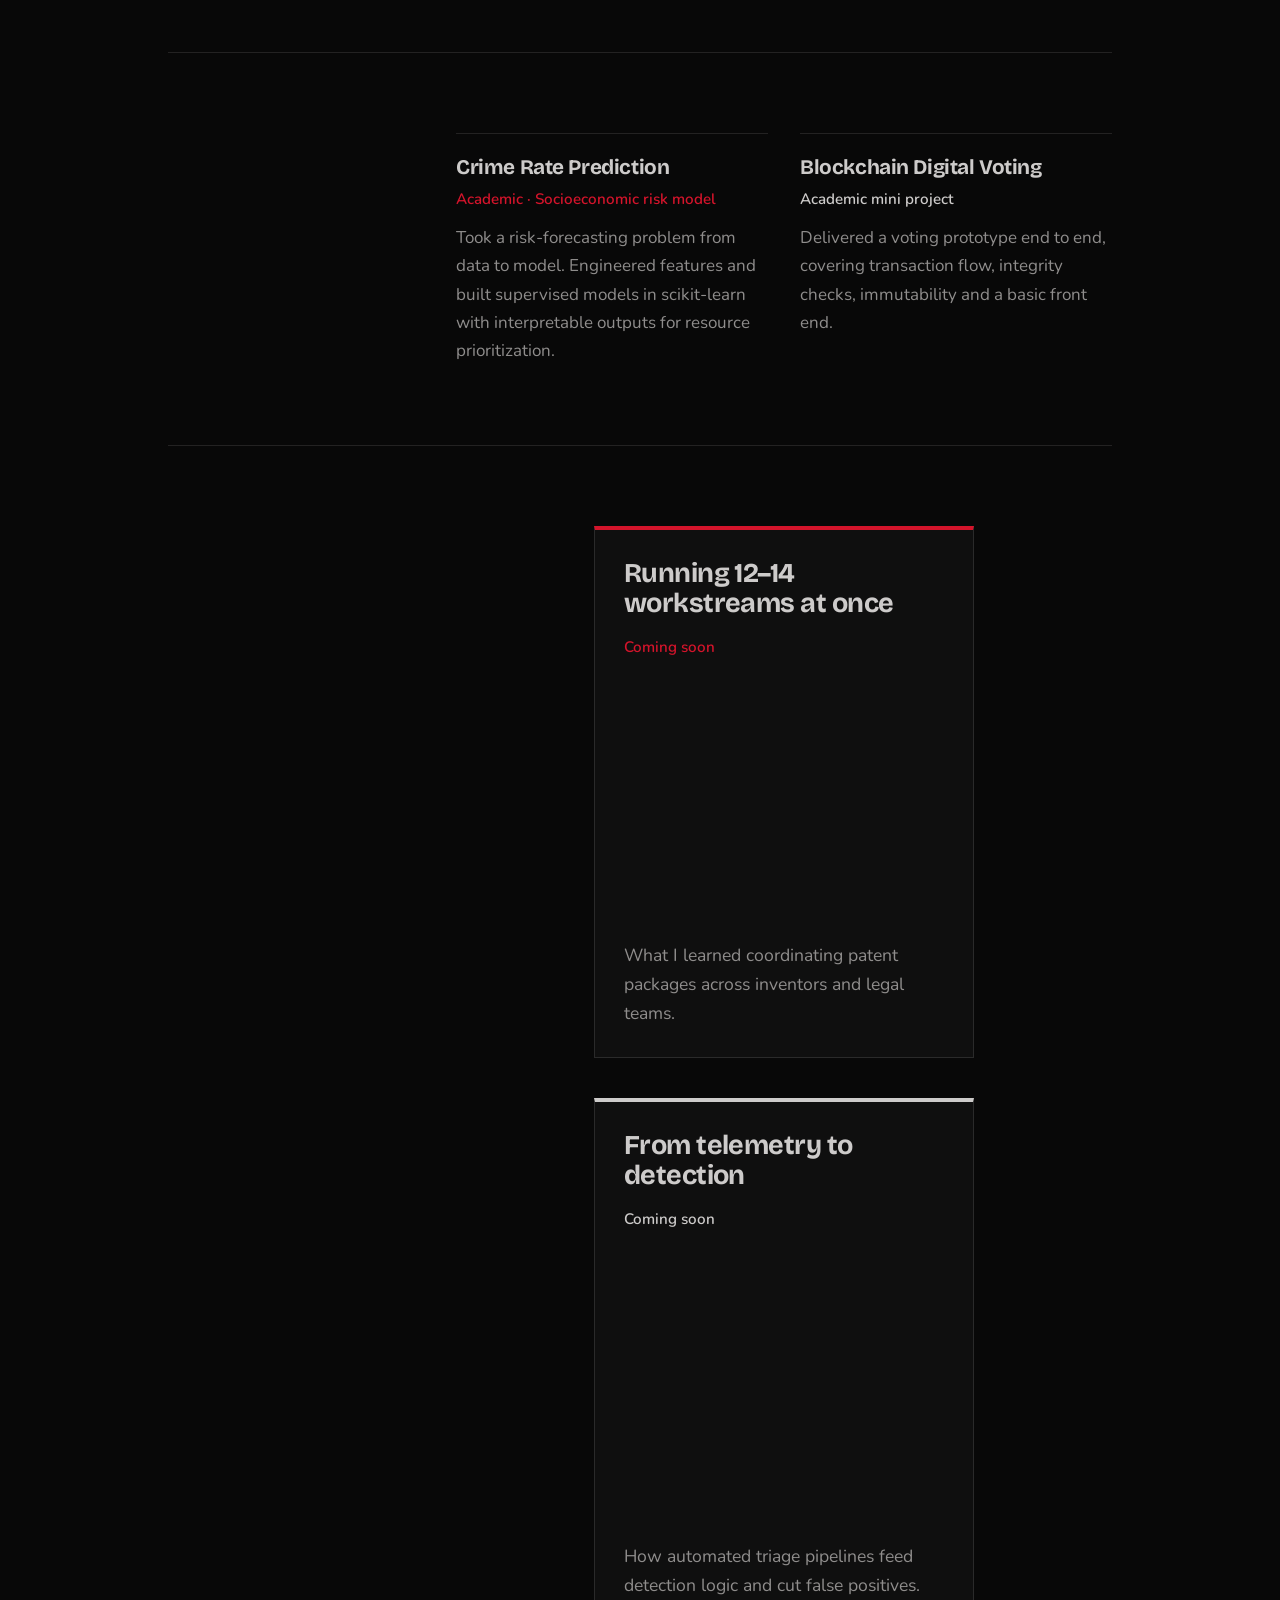
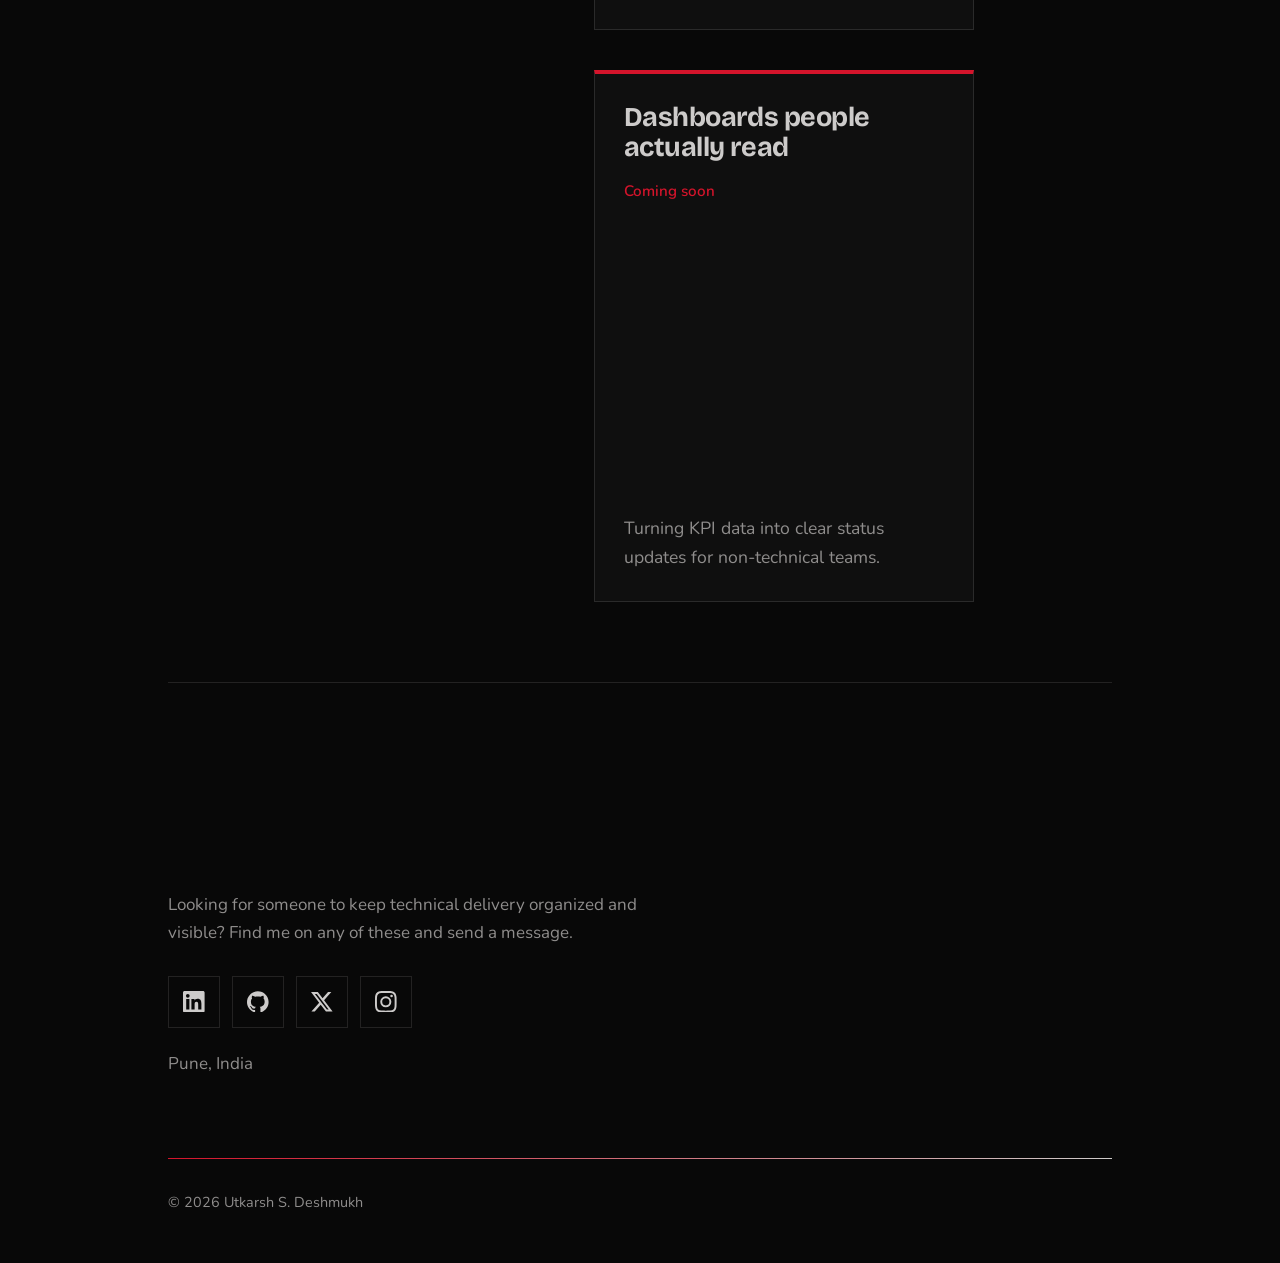
==== commit 635f3122: "Add files via upload" ====
--- a/index.html
+++ b/index.html
@@ -36,8 +36,8 @@
 .hero{padding:clamp(3.5rem,10vw,7.5rem) 0 clamp(3rem,7vw,5.5rem)}
 .hero h1{font-size:clamp(3.4rem,11.5vw,8.5rem);font-weight:800;color:var(--silver)}
 .hero h1 span{display:block;overflow:hidden}
-.hero h1 b{display:block;font-weight:inherit;animation:rise 1s cubic-bezier(.2,.8,.2,1) 1.2s both}
-.hero h1 span:nth-child(2) b{animation-delay:1.34s}
+.hero h1 b{display:block;font-weight:inherit;animation:rise 1s cubic-bezier(.2,.8,.2,1) 1.75s both}
+.hero h1 span:nth-child(2) b{animation-delay:1.89s}
 .hero h1 i{font-style:normal;color:var(--red)}
 @keyframes rise{from{transform:translateY(105%)}to{transform:none}}
 .role{margin:2rem 0 0;font:500 clamp(1.15rem,2.4vw,1.5rem)/1.4 var(--display);max-width:34ch}
@@ -109,15 +109,15 @@
 .social svg{width:1.35rem;height:1.35rem;fill:currentColor}
 footer{padding:2rem 0 3rem;color:var(--silver-dim);font-size:.9rem;border-top:1px solid var(--line)}
 /* motion */
-.curtain{position:fixed;inset:0;z-index:100;background:var(--bg);display:grid;place-items:center;animation:lift .95s cubic-bezier(.77,0,.18,1) 1.05s forwards}
-.curtain::after{content:"";position:absolute;left:0;right:0;bottom:0;height:6px;background:var(--red);transform-origin:left;animation:fill .9s cubic-bezier(.77,0,.18,1) both}
-.curtain span{font:800 clamp(2rem,6vw,3.5rem) var(--display);letter-spacing:-.02em;animation:fade .6s ease .1s both}
+.curtain{position:fixed;inset:0;z-index:100;background:var(--bg);display:grid;place-items:center;animation:lift .95s cubic-bezier(.77,0,.18,1) 1.6s forwards}
+.curtain::after{content:"";position:absolute;left:0;right:0;bottom:0;height:6px;background:var(--red);transform-origin:left;animation:fill 1.5s cubic-bezier(.77,0,.18,1) both}
+.curtain span{font:800 clamp(2rem,6vw,3.5rem) var(--display);letter-spacing:-.02em;animation:fade .7s ease .45s both}
 .curtain i{font-style:normal;color:var(--red)}
 @keyframes lift{to{transform:translateY(-100%);visibility:hidden}}
 @keyframes fill{from{transform:scaleX(0)}}
 @keyframes fade{from{opacity:0;transform:translateY(14px)}}
 .hero .role,.hero .lead,.hero .cta{animation:fade .9s cubic-bezier(.2,.8,.2,1) both}
-.hero .role{animation-delay:1.7s}.hero .lead{animation-delay:1.8s}.hero .cta{animation-delay:1.9s}
+.hero .role{animation-delay:2.25s}.hero .lead{animation-delay:2.35s}.hero .cta{animation-delay:2.45s}
 .hero h1{transform:translateY(calc(var(--sy,0)*-.1px));will-change:transform}
 .prog{position:fixed;top:env(safe-area-inset-top,0px);left:0;width:100%;height:3px;background:var(--red);transform:scaleX(var(--sp,0));transform-origin:left;z-index:50}
 .bar a.on{color:var(--silver);box-shadow:0 2px 0 var(--red)}
@@ -235,9 +235,8 @@
 /* cover image behind the hero */
 .hero{position:relative;isolation:isolate}
 .hero::before,.hero::after{content:"";position:absolute;z-index:-1;left:50%;width:100vw;margin-left:-50vw;top:calc(-5rem - env(safe-area-inset-top,0px));bottom:0}
-.hero::before{background:url(cover.webp) 43% 100%/cover no-repeat;animation:cover 1.8s ease .9s both}
+.hero::before{background:url(cover.webp) 43% 100%/cover no-repeat}
 .hero::after{background:linear-gradient(180deg,rgba(8,8,8,.6) 0,rgba(8,8,8,.2) 45%,rgba(8,8,8,.55) 78%,var(--bg) 100%),linear-gradient(90deg,rgba(8,8,8,.7) 0,rgba(8,8,8,0) 70%)}
-@keyframes cover{from{opacity:0}}
 @media(max-width:700px){
 .hero::after{background:linear-gradient(180deg,rgba(8,8,8,.72) 0,rgba(8,8,8,.45) 50%,rgba(8,8,8,.7) 80%,var(--bg) 100%)}
 }
@@ -257,6 +256,53 @@
 .tl .note{font-size:.92rem}
 }
 @media(hover:none){.tl>li:hover h3{transform:none}}
+
+/* glass navigation */
+.gnav{position:fixed;z-index:60;top:calc(.75rem + env(safe-area-inset-top,0px));left:0;right:0;margin-inline:auto;width:min(calc(100vw - 1.5rem),980px);height:3.5rem;display:flex;align-items:center;gap:.5rem;padding:0 .5rem 0 1.25rem}
+.gnav::before{content:"";position:absolute;inset:0;z-index:-1;border-radius:999px;background:linear-gradient(135deg,rgba(255,255,255,.13),rgba(255,255,255,.03)),rgba(14,14,14,.38);-webkit-backdrop-filter:blur(18px) saturate(160%);backdrop-filter:blur(18px) saturate(160%);border:1px solid rgba(255,255,255,.15);box-shadow:0 8px 32px rgba(0,0,0,.45),inset 0 1px 0 rgba(255,255,255,.2)}
+@supports not ((backdrop-filter:blur(1px)) or (-webkit-backdrop-filter:blur(1px))){.gnav::before,.gsearch{background:rgba(16,16,16,.94)}}
+.gnav .mark{margin-right:auto}
+.gnav .burger{position:relative;top:auto;right:auto;width:2.5rem;height:2.5rem;background:transparent;-webkit-backdrop-filter:none;backdrop-filter:none;border:1px solid rgba(255,255,255,.15);border-radius:50%}
+.gs-btn{display:flex;align-items:center;justify-content:center;gap:.5rem;width:2.5rem;height:2.5rem;padding:0;border-radius:999px;border:1px solid rgba(255,255,255,.15);background:rgba(255,255,255,.07);color:var(--silver);font:500 .92rem var(--body);cursor:pointer;transition:border-color .2s,background .2s}
+.gs-btn:hover,.gs-btn[aria-expanded="true"]{border-color:var(--red);background:rgba(212,20,43,.16)}
+.gs-btn span,.gs-btn kbd{display:none}
+.gs-btn kbd{font:500 .75rem var(--body);color:var(--silver-dim);border:1px solid rgba(255,255,255,.18);border-radius:5px;padding:.05rem .4rem}
+@media(min-width:820px){
+.bar nav{position:static;inset:auto;flex-direction:row;align-items:center;justify-content:flex-start;gap:.1rem;padding:0;background:none;opacity:1;visibility:visible;transition:none}
+.bar nav a{font:500 .95rem var(--body);letter-spacing:0;opacity:1;transform:none;padding:.5rem .8rem;border-radius:999px;transition:color .2s,background .2s}
+.bar nav a:hover{background:rgba(255,255,255,.08);color:var(--silver)}
+.bar nav a.on{box-shadow:none;background:rgba(212,20,43,.2);color:#fff}
+.bar nav a.on::after{content:none}
+.gnav .burger{display:none}
+.gs-btn{width:auto;padding:0 .8rem 0 .95rem;margin-left:.4rem}
+.gs-btn span,.gs-btn kbd{display:inline}
+}
+.gsearch{position:absolute;top:calc(100% + .6rem);left:0;right:0;border-radius:1.5rem;overflow:hidden;background:linear-gradient(135deg,rgba(255,255,255,.12),rgba(255,255,255,.03)),rgba(14,14,14,.55);-webkit-backdrop-filter:blur(22px) saturate(160%);backdrop-filter:blur(22px) saturate(160%);border:1px solid rgba(255,255,255,.15);box-shadow:0 18px 48px rgba(0,0,0,.55),inset 0 1px 0 rgba(255,255,255,.18);animation:fade .35s cubic-bezier(.2,.8,.2,1) both}
+.gsearch[hidden]{display:none}
+.gs-field{display:flex;align-items:center;gap:.7rem;padding:.95rem 1.2rem;border-bottom:1px solid rgba(255,255,255,.1);color:var(--silver-dim)}
+.gs-field input{flex:1;min-width:0;background:none;border:0;outline:0;color:var(--silver);font:500 1rem var(--body);-webkit-appearance:none;appearance:none}
+.gs-field input::placeholder{color:var(--silver-dim)}
+.gs-field input::-webkit-search-cancel-button{-webkit-appearance:none}
+.gs-field:focus-within{color:var(--red)}
+.gs-res{max-height:min(60svh,26rem);overflow:auto;padding:.5rem}
+.gs-i{display:block;width:100%;text-align:left;background:none;border:0;border-radius:.9rem;padding:.7rem .85rem;color:var(--silver);cursor:pointer;font:inherit}
+.gs-i:hover,.gs-i:focus-visible{background:rgba(255,255,255,.08)}
+.gs-t{display:flex;align-items:baseline;gap:.6rem;font:700 1rem var(--display)}
+.gs-s{margin-left:auto;color:var(--silver-dim);font:500 .8rem var(--body);white-space:nowrap}
+.gs-p{display:block;margin-top:.2rem;color:var(--silver-dim);font-size:.9rem;line-height:1.45}
+.gs-res mark{background:rgba(212,20,43,.4);color:#fff;border-radius:3px;padding:0 .12em}
+.gs-note{margin:0;padding:.6rem .85rem .3rem;color:var(--silver-dim);font-size:.9rem}
+.gs-jump{display:flex;flex-wrap:wrap;gap:.5rem;padding:.4rem .85rem .8rem}
+.gs-jump button{border:1px solid rgba(255,255,255,.18);background:rgba(255,255,255,.05);color:var(--silver);border-radius:999px;padding:.4rem .9rem;font:500 .92rem var(--body);cursor:pointer;transition:border-color .2s,background .2s}
+.gs-jump button:hover{border-color:var(--red);background:rgba(212,20,43,.16)}
+.hit{outline:2px solid var(--red);outline-offset:10px;animation:hit 2.4s ease both}
+@keyframes hit{0%,70%{outline-color:var(--red)}100%{outline-color:transparent}}
+
+/* opening screen: mountains behind the name */
+.curtain{overflow:hidden}
+.curtain::before{content:"";position:absolute;inset:0;background:linear-gradient(180deg,rgba(8,8,8,.45),rgba(8,8,8,.7)),url(cover.webp) 43% 100%/cover no-repeat;animation:zoom 2s cubic-bezier(.2,.8,.2,1) both}
+.curtain span{position:relative;z-index:1;font-size:clamp(2.1rem,8.5vw,5rem);text-shadow:0 2px 24px rgba(0,0,0,.55)}
+@keyframes zoom{from{opacity:0;transform:scale(1.15)}to{opacity:1;transform:none}}
 </style>
 </head>
 <body>
@@ -264,8 +310,16 @@
 <div class="prog" aria-hidden="true"></div>
 <div class="wrap">
   <header class="bar">
-    <button class="burger" type="button" aria-label="Open menu" aria-expanded="false" aria-controls="menu"><span></span><span></span><span></span></button>
-    <nav id="menu" aria-label="Main"><a href="#about">About</a><a href="#journey">Journey</a><a href="#skills">Skills</a><a href="#work">Projects</a><a href="#blogs">Blogs</a><a href="#contact">Contact</a></nav>
+    <div class="gnav">
+      <a class="mark" href="#top">Utkarsh<i>.</i></a>
+      <nav id="menu" aria-label="Main"><a href="#about">About</a><a href="#journey">Journey</a><a href="#skills">Skills</a><a href="#work">Projects</a><a href="#blogs">Blogs</a><a href="#contact">Contact</a></nav>
+      <button class="gs-btn" type="button" aria-label="Search this site" aria-expanded="false" aria-controls="gsearch"><svg viewBox="0 0 24 24" width="18" height="18" fill="none" stroke="currentColor" stroke-width="2" stroke-linecap="round" aria-hidden="true"><circle cx="11" cy="11" r="7"/><path d="m20 20-3.5-3.5"/></svg><span>Search</span><kbd>/</kbd></button>
+      <button class="burger" type="button" aria-label="Open menu" aria-expanded="false" aria-controls="menu"><span></span><span></span><span></span></button>
+      <div class="gsearch" id="gsearch" role="dialog" aria-label="Search this site" hidden>
+        <label class="gs-field"><svg viewBox="0 0 24 24" width="18" height="18" fill="none" stroke="currentColor" stroke-width="2" stroke-linecap="round" aria-hidden="true"><circle cx="11" cy="11" r="7"/><path d="m20 20-3.5-3.5"/></svg><input id="gq" type="search" placeholder="Search skills, projects, experience" autocomplete="off" spellcheck="false" aria-label="Search"></label>
+        <div class="gs-res" id="gres"></div>
+      </div>
+    </div>
   </header>
 
   <main id="top">
@@ -455,7 +509,7 @@
 d.querySelectorAll('a[href^="#"]').forEach(a=>a.addEventListener('click',e=>{
  const h=a.getAttribute('href'),t=h==='#top'?null:d.querySelector(h);
  if(h!=='#top'&&!t)return;e.preventDefault();
- const to=t?t.getBoundingClientRect().top+scrollY:0,from=scrollY;
+ const to=t?t.getBoundingClientRect().top+scrollY-24:0,from=scrollY;
  if(rm){scrollTo(0,to);return}
  const T=1100,s=performance.now();
  (function f(n){const p=Math.min(1,(n-s)/T);scrollTo(0,from+(to-from)*ease(p));if(p<1)requestAnimationFrame(f)})(s);
@@ -470,5 +524,69 @@
 addEventListener('keydown',e=>{if(e.key==='Escape'&&r.classList.contains('menu-open')){setMenu(false);mb.focus()}});
 })();
 </script>
+<script>
+(()=>{
+const d=document,r=d.documentElement,rm=matchMedia('(prefers-reduced-motion: reduce)').matches;
+const btn=d.querySelector('.gs-btn'),pan=d.getElementById('gsearch'),q=d.getElementById('gq'),res=d.getElementById('gres'),burger=d.querySelector('.burger');
+const clean=t=>t.replace(/\s+/g,' ').trim(),idx=[];
+const add=(el,sec,title,text)=>{if(el&&title){title=clean(title);text=clean(text);idx.push({el,sec,title,text,tl:title.toLowerCase(),low:(title+' '+text).toLowerCase()})}};
+const one=(sel,sec,title)=>{const e=d.querySelector(sel);if(e)add(e,sec,title,e.textContent)};
+one('.hero .role','Home','Role');one('.hero .lead','Home','Intro');
+d.querySelectorAll('.about p').forEach(p=>add(p,'About','About me',p.textContent));
+d.querySelectorAll('.tl>li').forEach(li=>{const h=li.querySelector('h3');add(li,'Journey',h?h.textContent:'',li.textContent)});
+d.querySelectorAll('.skills>div').forEach(c=>{const h=c.querySelector('h3');add(c,'Skills',h?h.textContent:'',[...c.querySelectorAll('.chips span')].map(x=>x.textContent).join(', '))});
+d.querySelectorAll('#work .card').forEach(c=>{const h=c.querySelector('h3');add(c,'Projects',h?h.textContent:'',c.textContent)});
+d.querySelectorAll('#blogs .card').forEach(c=>{const h=c.querySelector('h3');add(c,'Blogs',h?h.textContent:'',c.textContent)});
+one('#contact','Contact','Contact');
+const jumps=[['About','about'],['Journey','journey'],['Skills','skills'],['Projects','work'],['Blogs','blogs'],['Contact','contact']];
+const esc=t=>t.replace(/[.*+?^${}()|[\]\\]/g,'\\$&');
+const hl=(txt,terms)=>{const f=d.createDocumentFragment(),re=new RegExp('('+terms.map(esc).join('|')+')','ig');txt.split(re).forEach((p,i)=>{if(i%2){const m=d.createElement('mark');m.textContent=p;f.appendChild(m)}else f.appendChild(d.createTextNode(p))});return f};
+const mk=(tag,cls,txt)=>{const e=d.createElement(tag);if(cls)e.className=cls;if(txt!=null)e.textContent=txt;return e};
+let isOpen=false;
+const setOpen=(o,refocus)=>{isOpen=o;pan.hidden=!o;btn.setAttribute('aria-expanded',o);if(o){if(r.classList.contains('menu-open'))burger.click();q.value='';show('');q.focus()}else if(refocus)btn.focus()};
+const go=(el,hit)=>{setOpen(false,false);scrollTo({top:Math.max(0,el.getBoundingClientRect().top+scrollY-(hit?96:24)),behavior:rm?'auto':'smooth'});if(hit){el.classList.add('hit');setTimeout(()=>el.classList.remove('hit'),2400)}};
+function show(v){
+ res.textContent='';
+ const terms=v.toLowerCase().split(/\s+/).filter(Boolean);
+ if(!terms.length){
+  res.appendChild(mk('p','gs-note','Jump to a section, or type a skill, company or project.'));
+  const j=mk('div','gs-jump');
+  jumps.forEach(([n,id])=>{const b=mk('button',null,n);b.type='button';b.onclick=()=>go(d.getElementById(id),false);j.appendChild(b)});
+  res.appendChild(j);return;
+ }
+ const hits=idx.map(e=>terms.every(t=>e.low.includes(t))?{e,s:terms.reduce((a,t)=>a+(e.tl.includes(t)?3:1),0)}:null).filter(Boolean).sort((a,b)=>b.s-a.s).slice(0,8);
+ if(!hits.length){res.appendChild(mk('p','gs-note','No match for “'+v.trim()+'”. Try a skill like Python, a company, or a project name.'));return}
+ hits.forEach(({e})=>{
+  const b=mk('button','gs-i');b.type='button';
+  const t=mk('span','gs-t');t.appendChild(hl(e.title,terms));t.appendChild(mk('span','gs-s',e.sec));
+  const low=e.text.toLowerCase();let k=Math.min(...terms.map(x=>{const i=low.indexOf(x);return i<0?1e9:i}));if(k===1e9)k=0;
+  const st=Math.max(0,k-40),sn=(st>0?'…':'')+e.text.slice(st,st+120)+(st+120<e.text.length?'…':'');
+  const p=mk('span','gs-p');p.appendChild(hl(sn,terms));
+  b.append(t,p);b.onclick=()=>go(e.el,true);res.appendChild(b);
+ });
+}
+btn.addEventListener('click',()=>setOpen(!isOpen,true));
+burger.addEventListener('click',()=>{if(isOpen)setOpen(false,false)});
+q.addEventListener('input',()=>show(q.value));
+q.addEventListener('keydown',e=>{
+ if(e.key==='Enter'){const f=res.querySelector('.gs-i');if(f)f.click()}
+ if(e.key==='ArrowDown'){const f=res.querySelector('button');if(f){e.preventDefault();f.focus()}}
+});
+res.addEventListener('keydown',e=>{
+ if(e.key!=='ArrowDown'&&e.key!=='ArrowUp')return;
+ const items=[...res.querySelectorAll('button')],i=items.indexOf(d.activeElement);
+ e.preventDefault();
+ if(e.key==='ArrowDown')(items[i+1]||items[i]).focus();
+ else if(i<=0)q.focus();else items[i-1].focus();
+});
+d.addEventListener('keydown',e=>{
+ if(e.key==='Escape'&&isOpen){setOpen(false,true);return}
+ const typing=/^(INPUT|TEXTAREA|SELECT)$/.test(d.activeElement.tagName);
+ if(e.key==='/'&&!typing&&!e.metaKey&&!e.ctrlKey){e.preventDefault();setOpen(true)}
+ if((e.metaKey||e.ctrlKey)&&e.key.toLowerCase()==='k'){e.preventDefault();setOpen(!isOpen,true)}
+});
+d.addEventListener('click',e=>{if(isOpen&&!e.target.closest('.gnav'))setOpen(false,false)});
+})();
+</script>
 </body>
 </html>
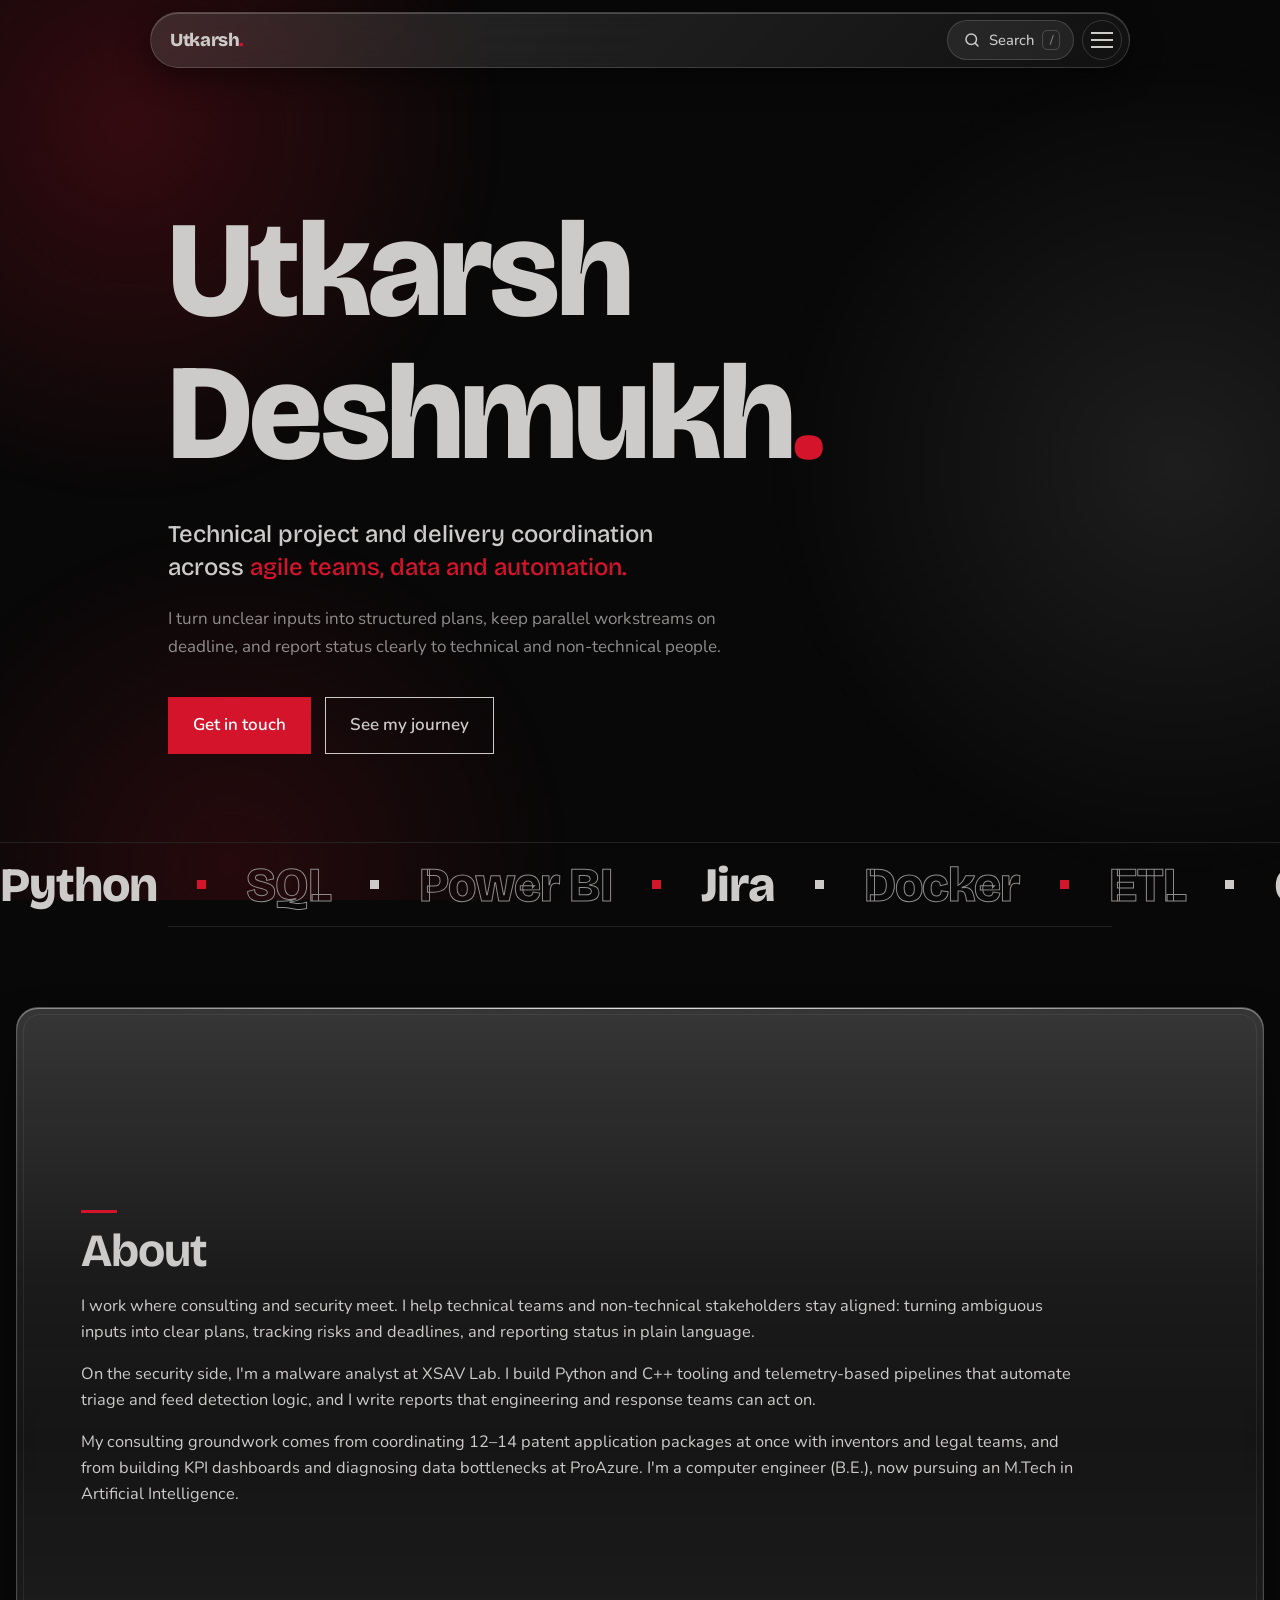
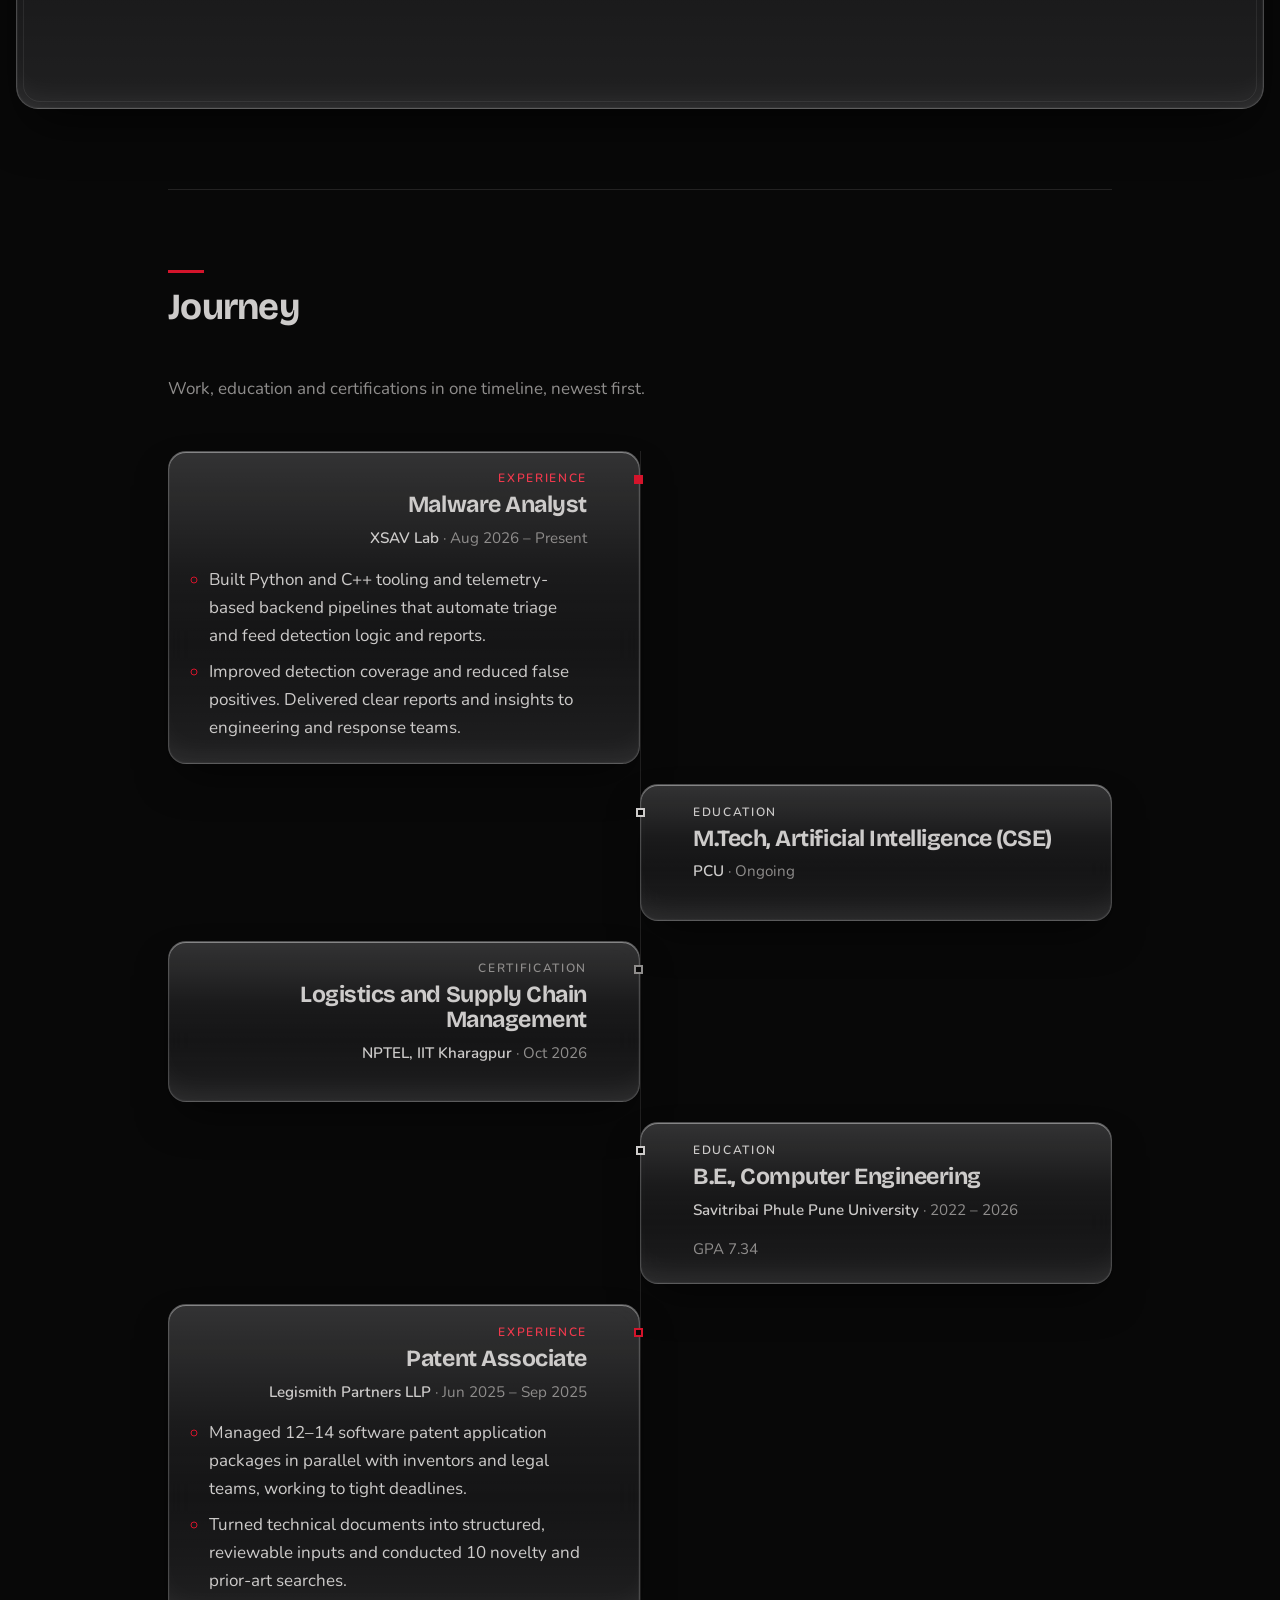
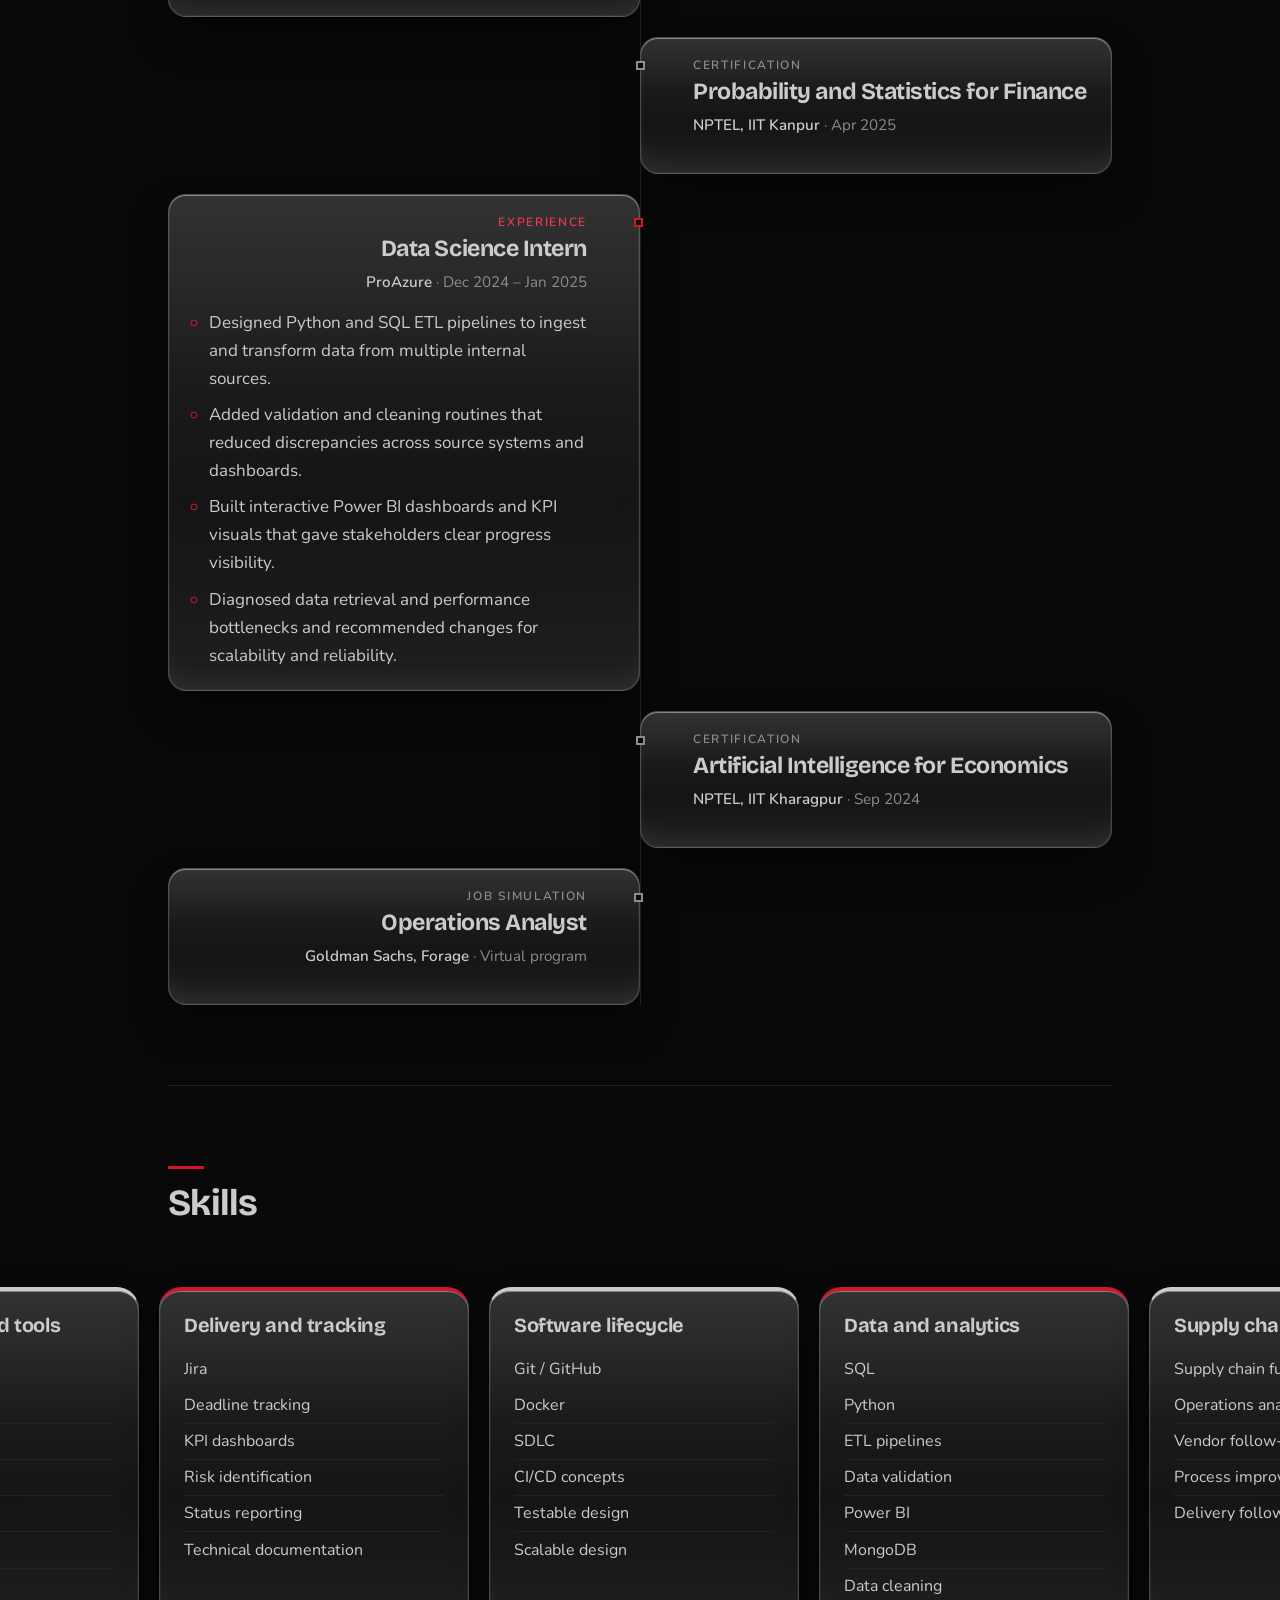
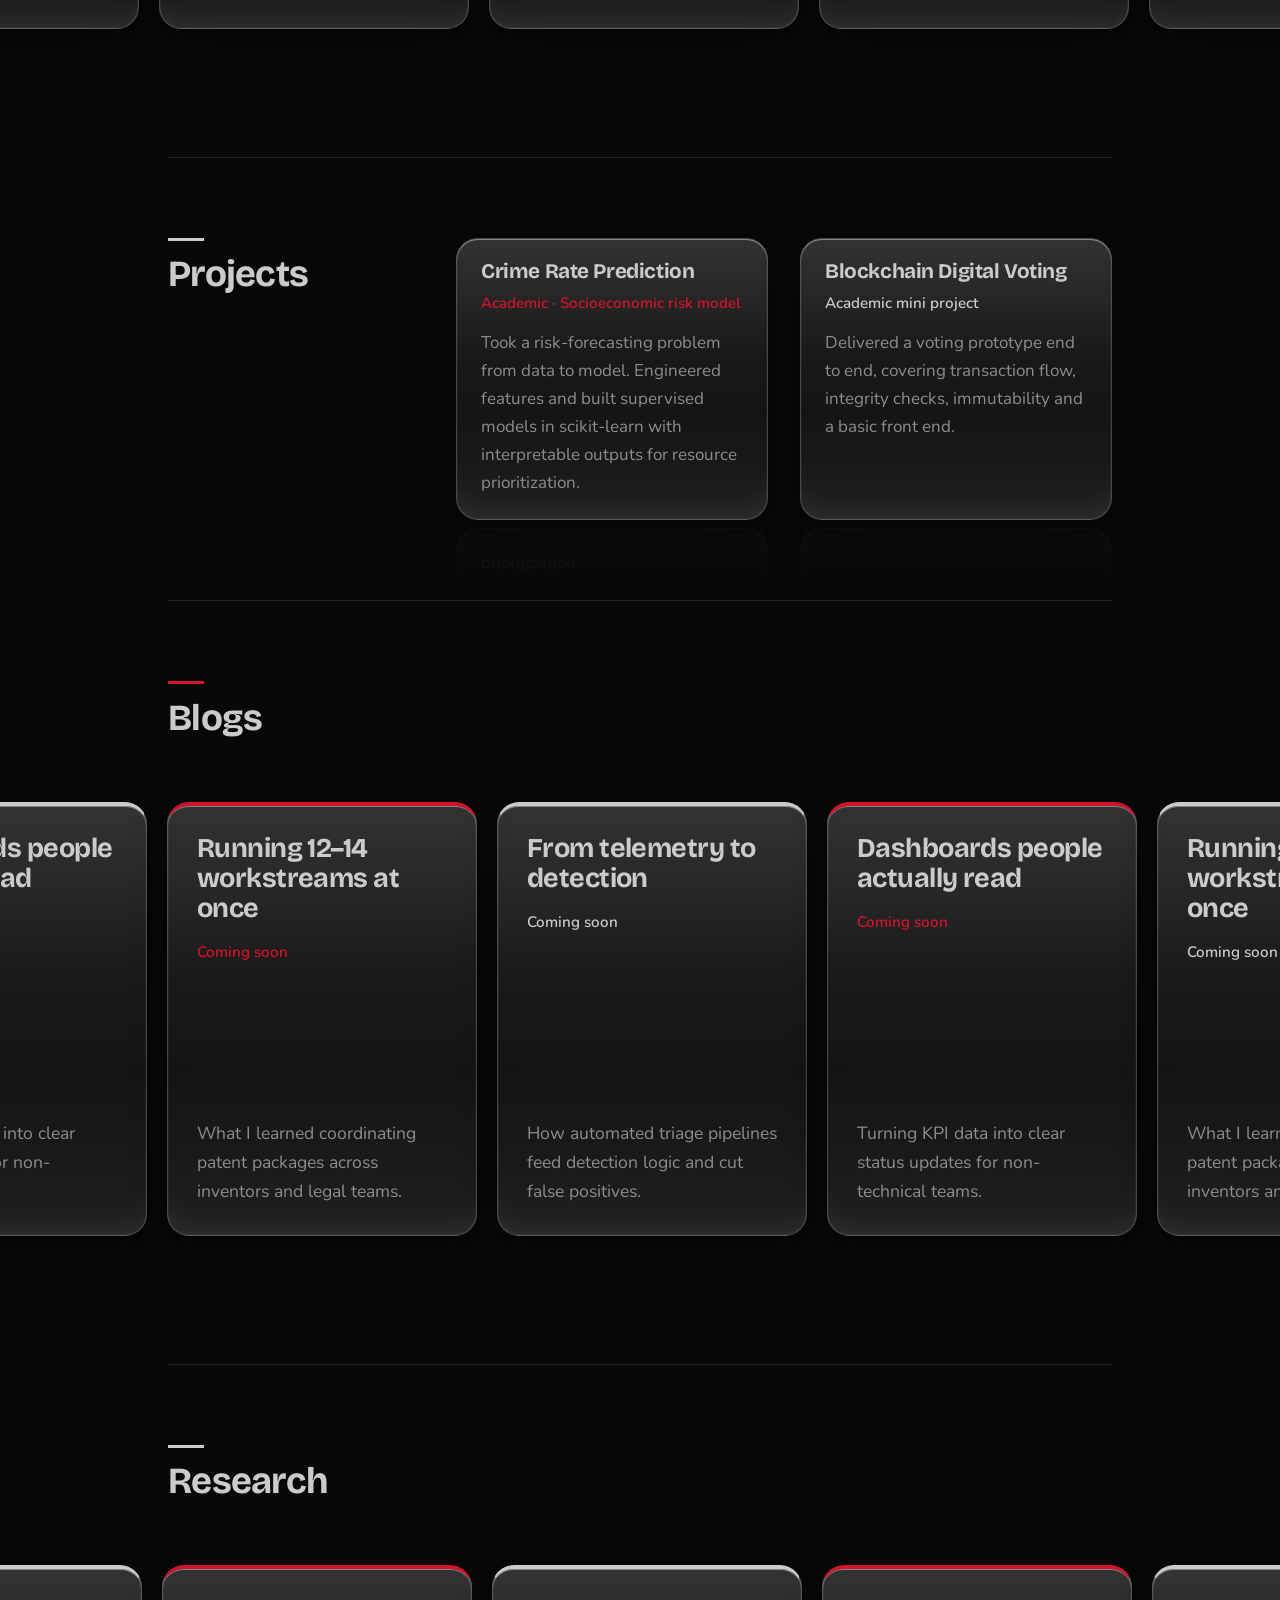
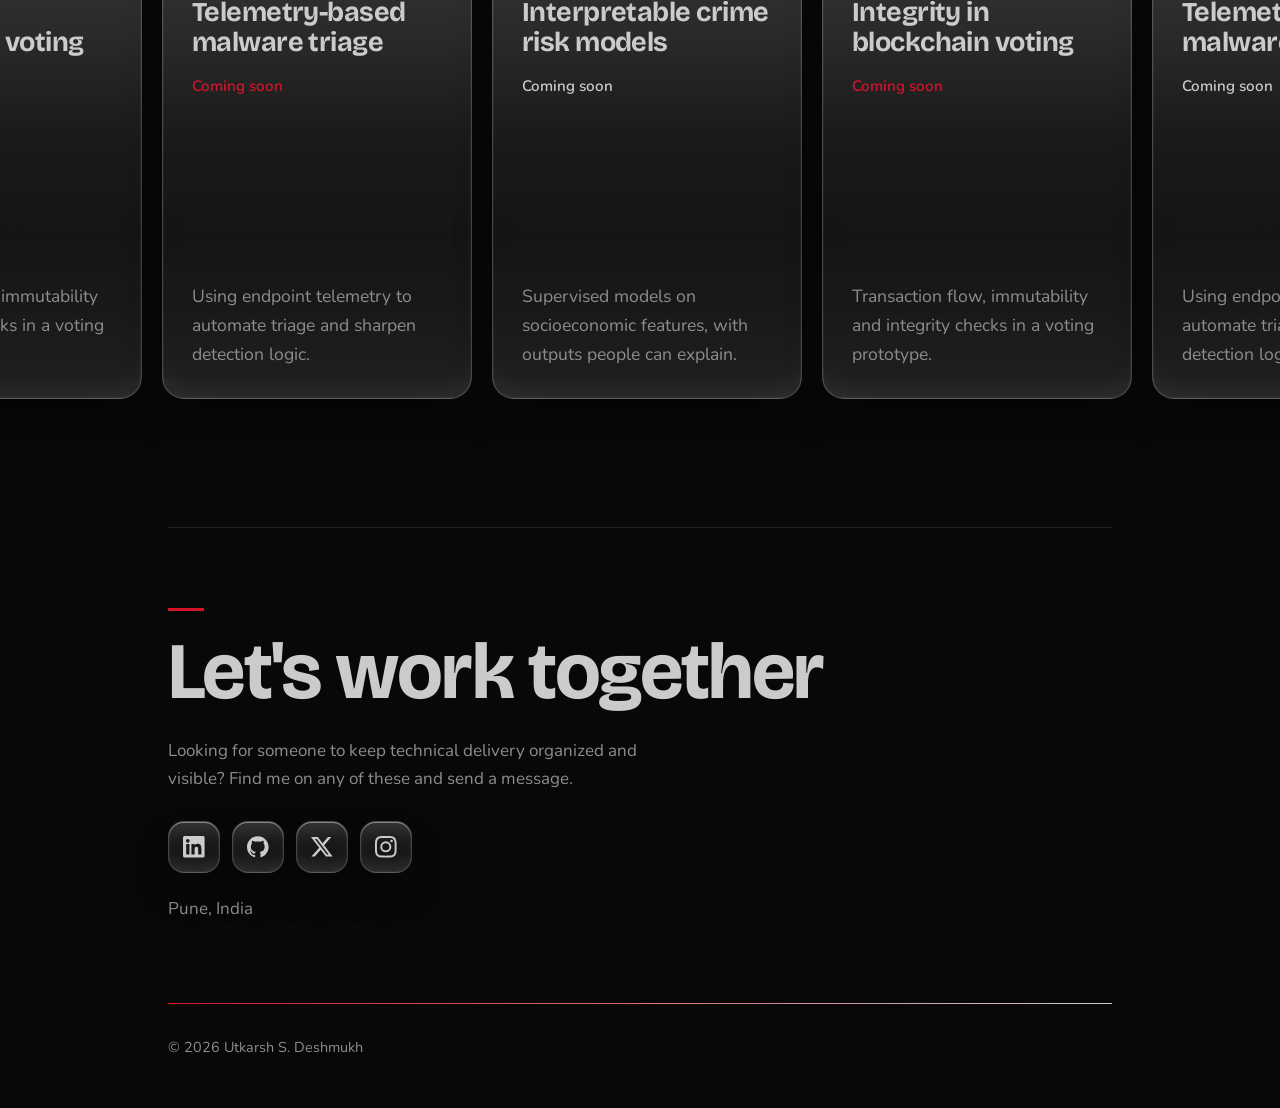
==== commit 32a9e3f5: "Add files via upload" ====
--- a/index.html
+++ b/index.html
@@ -6,7 +6,7 @@
 <title>Utkarsh Deshmukh – Technical Project & Delivery Coordination</title>
 <link rel="preload" as="image" href="cover.webp" type="image/webp">
 <link rel="preconnect" href="https://fonts.googleapis.com">
-<link rel="stylesheet" href="https://fonts.googleapis.com/css2?family=Bricolage+Grotesque:wght@500;700;800&family=Nunito:wght@400;500;600;700&display=swap">
+<link rel="stylesheet" href="https://fonts.googleapis.com/css2?family=Bricolage+Grotesque:wght@500;700;800&family=Nunito:wght@400;500;600;700&family=Noto+Serif+Devanagari:wght@500;700&display=swap">
 <style>
 :root{
   --bg:#080808; --silver:#CDCBCA; --red:#D4142B;
@@ -232,14 +232,8 @@
 .bar nav a.on::after{content:".";color:var(--red)}
 @media(prefers-reduced-motion:reduce){*{animation:none!important;transition:none!important}.curtain{display:none}.js .tl>li>*{opacity:1}}
 
-/* cover image behind the hero */
+/* cover image behind the hero: removed */
 .hero{position:relative;isolation:isolate}
-.hero::before,.hero::after{content:"";position:absolute;z-index:-1;left:50%;width:100vw;margin-left:-50vw;top:calc(-5rem - env(safe-area-inset-top,0px));bottom:0}
-.hero::before{background:url(cover.webp) 43% 100%/cover no-repeat}
-.hero::after{background:linear-gradient(180deg,rgba(8,8,8,.6) 0,rgba(8,8,8,.2) 45%,rgba(8,8,8,.55) 78%,var(--bg) 100%),linear-gradient(90deg,rgba(8,8,8,.7) 0,rgba(8,8,8,0) 70%)}
-@media(max-width:700px){
-.hero::after{background:linear-gradient(180deg,rgba(8,8,8,.72) 0,rgba(8,8,8,.45) 50%,rgba(8,8,8,.7) 80%,var(--bg) 100%)}
-}
 /* journey timeline on phones */
 @media(max-width:819px){
 #journey .head{gap:1rem}
@@ -268,12 +262,6 @@
 .gs-btn span,.gs-btn kbd{display:none}
 .gs-btn kbd{font:500 .75rem var(--body);color:var(--silver-dim);border:1px solid rgba(255,255,255,.18);border-radius:5px;padding:.05rem .4rem}
 @media(min-width:820px){
-.bar nav{position:static;inset:auto;flex-direction:row;align-items:center;justify-content:flex-start;gap:.1rem;padding:0;background:none;opacity:1;visibility:visible;transition:none}
-.bar nav a{font:500 .95rem var(--body);letter-spacing:0;opacity:1;transform:none;padding:.5rem .8rem;border-radius:999px;transition:color .2s,background .2s}
-.bar nav a:hover{background:rgba(255,255,255,.08);color:var(--silver)}
-.bar nav a.on{box-shadow:none;background:rgba(212,20,43,.2);color:#fff}
-.bar nav a.on::after{content:none}
-.gnav .burger{display:none}
 .gs-btn{width:auto;padding:0 .8rem 0 .95rem;margin-left:.4rem}
 .gs-btn span,.gs-btn kbd{display:inline}
 }
@@ -303,16 +291,116 @@
 .curtain::before{content:"";position:absolute;inset:0;background:linear-gradient(180deg,rgba(8,8,8,.45),rgba(8,8,8,.7)),url(cover.webp) 43% 100%/cover no-repeat;animation:zoom 2s cubic-bezier(.2,.8,.2,1) both}
 .curtain span{position:relative;z-index:1;font-size:clamp(2.1rem,8.5vw,5rem);text-shadow:0 2px 24px rgba(0,0,0,.55)}
 @keyframes zoom{from{opacity:0;transform:scale(1.15)}to{opacity:1;transform:none}}
+/* opening quote first, then the name */
+.curtain{animation-delay:5s}
+.curtain::after{animation-duration:4.8s}
+.curtain .q,.curtain span{grid-area:1/1}
+.curtain .q{position:relative;z-index:1;margin:0;padding:0 1.5rem;text-align:center;color:var(--silver);font:700 clamp(1.35rem,4.6vw,2.6rem)/1.6 "Noto Serif Devanagari","Nirmala UI","Mangal",serif;text-shadow:0 2px 24px rgba(0,0,0,.6);animation:qshow 3.3s ease .5s both}
+.curtain span{animation:fade .8s ease 4s both}
+@keyframes qshow{0%{opacity:0;transform:translateY(14px)}18%,78%{opacity:1;transform:none}100%{opacity:0;transform:translateY(-10px)}}
+
+/* glass / mirror panels */
+body::before{content:"";position:fixed;inset:0;z-index:-1;pointer-events:none;background:radial-gradient(42vmax 42vmax at 10% 14%,rgba(212,20,43,.22),transparent 70%),radial-gradient(46vmax 46vmax at 92% 52%,rgba(205,203,202,.11),transparent 70%),radial-gradient(38vmax 38vmax at 18% 96%,rgba(212,20,43,.15),transparent 70%)}
+.about,.tl>li,.skills>div,.posts>.card,.cols>.card,.social a{
+  background:linear-gradient(115deg,transparent 38%,rgba(255,255,255,.14) 50%,transparent 62%) 130% 0/250% 100% no-repeat,linear-gradient(145deg,rgba(255,255,255,.09),rgba(255,255,255,.025) 55%,rgba(255,255,255,.055));
+  background-color:rgba(20,20,20,.72);
+  -webkit-backdrop-filter:blur(14px) saturate(150%);backdrop-filter:blur(14px) saturate(150%);
+  border:1px solid rgba(255,255,255,.13);
+  box-shadow:inset 0 1px 0 rgba(255,255,255,.22),inset 0 -1px 0 rgba(0,0,0,.45),0 14px 34px rgba(0,0,0,.45)}
+.about:hover,.tl>li:hover,.skills>div:hover,.posts>.card:hover,.cols>.card:hover,.social a:hover{animation:sheen .95s cubic-bezier(.2,.8,.2,1)}
+.social a:hover{background-color:var(--red)}
+@keyframes sheen{from{background-position:130% 0,0 0}to{background-position:-30% 0,0 0}}
+@supports not ((backdrop-filter:blur(1px)) or (-webkit-backdrop-filter:blur(1px))){.about,.tl>li,.skills>div,.posts>.card,.cols>.card{background-color:rgba(22,22,22,.94)}}
+/* keep the red/silver top edge on the stacked cards */
+.skills>div,.posts>.card{border-top:4px solid var(--red)}
+.skills>div:nth-child(even),.posts>.card:nth-child(even){border-top-color:var(--silver)}
+.about{padding:1.6rem clamp(1.1rem,3vw,1.9rem)}
+.about p:last-child{margin-bottom:0}
+.cols>.card{padding:1.4rem 1.5rem}
+/* timeline entries become panels */
+.tl>li{padding:1.3rem 1.4rem;margin-bottom:1.25rem}
+.tl>li:last-child{padding-bottom:1.3rem;margin-bottom:0}
+.tl>li::after,.tl>li:last-child::after{bottom:0}
+.tl>li::before{top:1.45rem}
+@media(prefers-reduced-motion:reduce){.about,.tl>li,.skills>div,.posts>.card,.cols>.card,.social a{animation:none!important}}
+
+/* about: rounded mirror card */
+.about{position:relative;border-radius:22px;padding:2rem clamp(1.3rem,3.4vw,2.4rem);
+  background:linear-gradient(115deg,transparent 38%,rgba(255,255,255,.16) 50%,transparent 62%) 130% 0/250% 100% no-repeat,linear-gradient(180deg,rgba(255,255,255,.16) 0,rgba(255,255,255,.05) 38%,rgba(255,255,255,.02) 62%,rgba(255,255,255,.07) 100%);
+  background-color:rgba(22,22,24,.62);
+  border:1px solid rgba(255,255,255,.2);
+  box-shadow:inset 0 1px 0 rgba(255,255,255,.4),inset 0 0 0 1px rgba(255,255,255,.04),inset 0 -22px 36px -26px rgba(255,255,255,.14),0 24px 50px -12px rgba(0,0,0,.65);
+  margin-bottom:0}
+.about::before{content:"";position:absolute;inset:6px;border-radius:17px;border:1px solid rgba(255,255,255,.07);pointer-events:none}
+.about::after{content:"";position:absolute;left:8%;right:8%;top:0;height:1px;background:linear-gradient(90deg,transparent,rgba(255,255,255,.75),transparent);pointer-events:none}
+
+/* rounded mirror cards everywhere */
+.tl>li,.skills>div,.posts>.card,.cols>.card,.social a{
+  background:linear-gradient(115deg,transparent 38%,rgba(255,255,255,.16) 50%,transparent 62%) 130% 0/250% 100% no-repeat,linear-gradient(180deg,rgba(255,255,255,.15) 0,rgba(255,255,255,.05) 38%,rgba(255,255,255,.02) 62%,rgba(255,255,255,.07) 100%);
+  background-color:rgba(22,22,24,.62);
+  border-color:rgba(255,255,255,.2);
+  box-shadow:inset 0 1px 0 rgba(255,255,255,.38),inset 0 0 0 1px rgba(255,255,255,.04),inset 0 -22px 36px -26px rgba(255,255,255,.12),0 20px 44px -14px rgba(0,0,0,.65)}
+.tl>li{border-radius:18px}
+.tl>li::after{border-radius:18px}
+.skills>div,.posts>.card{border-radius:22px}
+.cols>.card{border-radius:22px;overflow:hidden;-webkit-box-reflect:below 8px linear-gradient(transparent 74%,rgba(255,255,255,.14))}
+.cols{row-gap:3.25rem}
+.social a{border-radius:16px}
+.posts>.card,.skills>div{border-top-width:4px}
+
+/* about: 16:9 mirror card, text on the left, no reflection */
+#about .head{grid-template-columns:minmax(0,1fr);gap:1.5rem}
+#about .about{margin-bottom:0}
+#about .about p{max-width:none;font-size:1rem;line-height:1.62}
+@media(min-width:820px){
+#about .about{aspect-ratio:16/9;display:flex;flex-direction:column;justify-content:center;align-items:flex-start;padding:2rem max(2.5rem,27%) 2rem 2.75rem}
+}
+
+/* section names always visible; about card on the right */
+.js h2.rv{clip-path:none;transform:translateY(24px);transition:opacity .6s cubic-bezier(.2,.8,.2,1),transform .6s cubic-bezier(.2,.8,.2,1);transition-delay:var(--d,0s)}
+.js h2.rv.in{clip-path:none;transform:none}
+@media(min-width:820px){
+#about .head{grid-template-columns:150px minmax(0,1fr);gap:2rem}
+#about .about{padding:1.6rem 2rem 1.6rem 2.25rem}
+#about .about p{font-size:.9rem;line-height:1.56;margin-bottom:.8rem}
+}
+
+/* about: one big 16:9 mirror card that fills the screen, title inside it */
+#about{--aw:min(calc(100vw - 2rem),calc((100svh - 7rem)*16/9))}
+#about .head{display:block}
+#about .about{align-items:flex-start}
+#about .about h2{margin:0 0 1.1rem}
+#about .about p{max-width:62rem}
+@media(max-width:819px){#about .about{min-height:calc(100svh - 8rem);justify-content:center;display:flex;flex-direction:column;padding:1.75rem 1.4rem}}
+@media(min-width:820px){
+#about .about{display:flex;flex-direction:column;justify-content:center;width:var(--aw);margin-left:calc(50% - var(--aw)/2);aspect-ratio:16/9;padding:2.5rem clamp(2rem,5vw,4.5rem)}
+#about .about h2{font-size:clamp(2rem,3.6vw,3.4rem)}
+#about .about p{font-size:clamp(.95rem,1.28vw,1.3rem);line-height:1.58;margin-bottom:1rem}
+#about .about p:last-child{margin-bottom:0}
+}
+
+/* skills, blogs, research: horizontal scrolling rows (same mirror cards) */
+#skills .head,#blogs .head,#research .head{grid-template-columns:minmax(0,1fr)}
+.skills,.posts{display:flex;flex-direction:row;flex-wrap:nowrap;align-items:stretch;gap:1.25rem;overflow-x:auto;overflow-y:hidden;scrollbar-width:none;overscroll-behavior-x:contain;margin-inline:calc(50% - 50vw);padding:1rem calc(50vw - 50%) 3rem;cursor:grab;-webkit-user-select:none;user-select:none}
+.skills.drag,.posts.drag{cursor:grabbing}
+.skills::-webkit-scrollbar,.posts::-webkit-scrollbar{display:none}
+.skills>div,.posts>.card{position:relative;top:auto;flex:0 0 min(78vw,310px);width:auto;margin:0;transform:none;will-change:auto}
+.skills>div{aspect-ratio:auto}
+
+.skills>div[data-alt],.posts>.card[data-alt]{border-top-color:var(--red)}
+.skills>div[data-alt="1"],.posts>.card[data-alt="1"]{border-top-color:var(--silver)}
+.posts>.card[data-alt] .tag{color:var(--red)}
+.posts>.card[data-alt="1"] .tag{color:var(--silver)}
 </style>
 </head>
 <body>
-<div class="curtain" aria-hidden="true"><span>Utkarsh Deshmukh<i>.</i></span></div>
+<div class="curtain" aria-hidden="true"><p class="q" lang="sa">यथा अदृश्यानि मूलानि वृक्षं धारयन्ति,<br>तथा सुरक्षा दृश्यं सर्वं धारयति।</p><span>Utkarsh Deshmukh<i>.</i></span></div>
 <div class="prog" aria-hidden="true"></div>
 <div class="wrap">
   <header class="bar">
     <div class="gnav">
       <a class="mark" href="#top">Utkarsh<i>.</i></a>
-      <nav id="menu" aria-label="Main"><a href="#about">About</a><a href="#journey">Journey</a><a href="#skills">Skills</a><a href="#work">Projects</a><a href="#blogs">Blogs</a><a href="#contact">Contact</a></nav>
+      <nav id="menu" aria-label="Main"><a href="#about">About</a><a href="#journey">Journey</a><a href="#skills">Skills</a><a href="#work">Projects</a><a href="#blogs">Blogs</a><a href="#research">Research</a><a href="#contact">Contact</a></nav>
       <button class="gs-btn" type="button" aria-label="Search this site" aria-expanded="false" aria-controls="gsearch"><svg viewBox="0 0 24 24" width="18" height="18" fill="none" stroke="currentColor" stroke-width="2" stroke-linecap="round" aria-hidden="true"><circle cx="11" cy="11" r="7"/><path d="m20 20-3.5-3.5"/></svg><span>Search</span><kbd>/</kbd></button>
       <button class="burger" type="button" aria-label="Open menu" aria-expanded="false" aria-controls="menu"><span></span><span></span><span></span></button>
       <div class="gsearch" id="gsearch" role="dialog" aria-label="Search this site" hidden>
@@ -340,8 +428,8 @@
 
     <section id="about">
       <div class="head">
-        <h2>About</h2>
         <div class="about">
+          <h2>About</h2>
           <p>I work where consulting and security meet. I help technical teams and non-technical stakeholders stay aligned: turning ambiguous inputs into clear plans, tracking risks and deadlines, and reporting status in plain language.</p>
           <p>On the security side, I'm a malware analyst at XSAV Lab. I build Python and C++ tooling and telemetry-based pipelines that automate triage and feed detection logic, and I write reports that engineering and response teams can act on.</p>
           <p>My consulting groundwork comes from coordinating 12–14 patent application packages at once with inventors and legal teams, and from building KPI dashboards and diagnosing data bottlenecks at ProAzure. I'm a computer engineer (B.E.), now pursuing an M.Tech in Artificial Intelligence.</p>
@@ -472,6 +560,30 @@
       </div>
     </section>
 
+    <section id="research">
+      <div class="head">
+        <h2>Research</h2>
+        <!-- TODO: replace these placeholder cards with your own research titles, tags and summaries -->
+        <div class="posts">
+          <div class="card">
+            <h3>Telemetry-based malware triage</h3>
+            <span class="tag">Coming soon</span>
+            <p>Using endpoint telemetry to automate triage and sharpen detection logic.</p>
+          </div>
+          <div class="card">
+            <h3>Interpretable crime risk models</h3>
+            <span class="tag">Coming soon</span>
+            <p>Supervised models on socioeconomic features, with outputs people can explain.</p>
+          </div>
+          <div class="card">
+            <h3>Integrity in blockchain voting</h3>
+            <span class="tag">Coming soon</span>
+            <p>Transaction flow, immutability and integrity checks in a voting prototype.</p>
+          </div>
+        </div>
+      </div>
+    </section>
+
     
 
     <section id="contact" class="contact">
@@ -491,7 +603,7 @@
 r.classList.add('js');
 const io=new IntersectionObserver(es=>es.forEach(e=>{if(e.isIntersecting){e.target.classList.add('in');io.unobserve(e.target)}}),{threshold:.15,rootMargin:'0px 0px -6% 0px'});
 ['section h2','.about p','.facts','.tl>li','.cols .card','.skills>div','.list li','.contact p','.contact .social'].forEach(g=>d.querySelectorAll(g).forEach((el,i)=>{el.classList.add('rv');el.style.setProperty('--d',(i%4)*.08+'s');io.observe(el)}));
-const stacks=[...d.querySelectorAll('.posts')].map(g=>[...g.children]),tl=d.querySelector('.tl'),h1=d.querySelector('.hero h1');
+const stacks=[],tl=d.querySelector('.tl'),h1=d.querySelector('.hero h1');
 stacks.forEach(g=>g.forEach((c,i)=>c.style.setProperty('--i',i)));
 const cl=(v)=>Math.min(1,Math.max(0,v));
 function tick(){
@@ -516,7 +628,7 @@
 }));
 const links=[...d.querySelectorAll('.bar nav a')];
 const so=new IntersectionObserver(es=>es.forEach(e=>{if(e.isIntersecting)links.forEach(l=>l.classList.toggle('on',l.getAttribute('href')==='#'+e.target.id))}),{rootMargin:'-45% 0px -50% 0px'});
-['about','journey','skills','work','blogs','contact'].forEach(id=>so.observe(d.getElementById(id)));
+['about','journey','skills','work','blogs','research','contact'].forEach(id=>so.observe(d.getElementById(id)));
 const mb=d.querySelector('.burger'),mn=d.getElementById('menu');
 const setMenu=o=>{r.classList.toggle('menu-open',o);mb.setAttribute('aria-expanded',o);mb.setAttribute('aria-label',o?'Close menu':'Open menu');if(o)mn.querySelector('a').focus({preventScroll:true})};
 mb.addEventListener('click',()=>setMenu(!r.classList.contains('menu-open')));
@@ -537,8 +649,9 @@
 d.querySelectorAll('.skills>div').forEach(c=>{const h=c.querySelector('h3');add(c,'Skills',h?h.textContent:'',[...c.querySelectorAll('.chips span')].map(x=>x.textContent).join(', '))});
 d.querySelectorAll('#work .card').forEach(c=>{const h=c.querySelector('h3');add(c,'Projects',h?h.textContent:'',c.textContent)});
 d.querySelectorAll('#blogs .card').forEach(c=>{const h=c.querySelector('h3');add(c,'Blogs',h?h.textContent:'',c.textContent)});
+d.querySelectorAll('#research .card').forEach(c=>{const h=c.querySelector('h3');add(c,'Research',h?h.textContent:'',c.textContent)});
 one('#contact','Contact','Contact');
-const jumps=[['About','about'],['Journey','journey'],['Skills','skills'],['Projects','work'],['Blogs','blogs'],['Contact','contact']];
+const jumps=[['About','about'],['Journey','journey'],['Skills','skills'],['Projects','work'],['Blogs','blogs'],['Research','research'],['Contact','contact']];
 const esc=t=>t.replace(/[.*+?^${}()|[\]\\]/g,'\\$&');
 const hl=(txt,terms)=>{const f=d.createDocumentFragment(),re=new RegExp('('+terms.map(esc).join('|')+')','ig');txt.split(re).forEach((p,i)=>{if(i%2){const m=d.createElement('mark');m.textContent=p;f.appendChild(m)}else f.appendChild(d.createTextNode(p))});return f};
 const mk=(tag,cls,txt)=>{const e=d.createElement(tag);if(cls)e.className=cls;if(txt!=null)e.textContent=txt;return e};
@@ -588,5 +701,53 @@
 d.addEventListener('click',e=>{if(isOpen&&!e.target.closest('.gnav'))setOpen(false,false)});
 })();
 </script>
+<script>
+/* horizontal rows: same constant speed for Skills, Blogs and Research; drag, swipe or wheel to scroll; hover or touch pauses */
+(()=>{
+const d=document,SPEED=40,rm=matchMedia('(prefers-reduced-motion: reduce)').matches;
+d.querySelectorAll('.skills>div').forEach(c=>c.classList.add('in'));
+d.querySelectorAll('.skills,.posts').forEach(el=>{
+ let items=[...el.children];
+ items.forEach((c,i)=>c.dataset.alt=i%2);
+ if(rm)return;
+ const mk=c=>{const k=c.cloneNode(true);k.setAttribute('aria-hidden','true');k.classList.remove('rv');k.classList.add('in');k.dataset.alt=el.children.length%2;el.appendChild(k);return k};
+ if(items.length%2)items=items.concat(items.map(mk));
+ const gap=()=>parseFloat(getComputedStyle(el).columnGap)||0;
+ const period=()=>{const l=items[items.length-1];return l.offsetLeft+l.offsetWidth+gap()-items[0].offsetLeft};
+ let P=period(),sets=1;
+ const build=()=>{
+  P=period();const need=Math.ceil(innerWidth/P)+3;
+  while(sets<need){items.forEach(mk);sets++}
+ };
+ build();
+ el.scrollLeft=P;let pos=P,hover=false,until=0,vis=true,last=performance.now(),drag=null;
+ new IntersectionObserver(es=>es.forEach(e=>vis=e.isIntersecting)).observe(el);
+ addEventListener('resize',()=>{build()});
+ const hold=ms=>{until=performance.now()+ms};
+ el.addEventListener('pointerenter',e=>{if(e.pointerType==='mouse')hover=true});
+ el.addEventListener('pointerleave',e=>{if(e.pointerType==='mouse')hover=false});
+ el.addEventListener('touchstart',()=>hold(2500),{passive:true});
+ el.addEventListener('touchmove',()=>hold(2500),{passive:true});
+ el.addEventListener('touchend',()=>hold(1500),{passive:true});
+ el.addEventListener('wheel',()=>hold(1500),{passive:true});
+ el.addEventListener('focusin',()=>hold(4000));
+ el.addEventListener('pointerdown',e=>{if(e.pointerType!=='mouse')return;drag={x:e.clientX,s:el.scrollLeft};el.classList.add('drag');el.setPointerCapture(e.pointerId)});
+ el.addEventListener('pointermove',e=>{if(!drag)return;el.scrollLeft=drag.s-(e.clientX-drag.x);pos=el.scrollLeft});
+ const end=()=>{if(!drag)return;drag=null;el.classList.remove('drag');hold(1200)};
+ el.addEventListener('pointerup',end);el.addEventListener('pointercancel',end);
+ (function frame(t){
+  const dt=Math.min(.05,(t-last)/1000);last=t;
+  if(vis){
+   const run=!hover&&!drag&&performance.now()>=until&&!d.hidden;
+   if(Math.abs(el.scrollLeft-pos)>2)pos=el.scrollLeft;
+   if(run){pos+=SPEED*dt;el.scrollLeft=pos}else pos=el.scrollLeft;
+   if(el.scrollLeft>=2*P){el.scrollLeft-=P;pos=el.scrollLeft}
+   else if(el.scrollLeft<P*.5){el.scrollLeft+=P;pos=el.scrollLeft}
+  }
+  requestAnimationFrame(frame);
+ })(last);
+});
+})();
+</script>
 </body>
 </html>
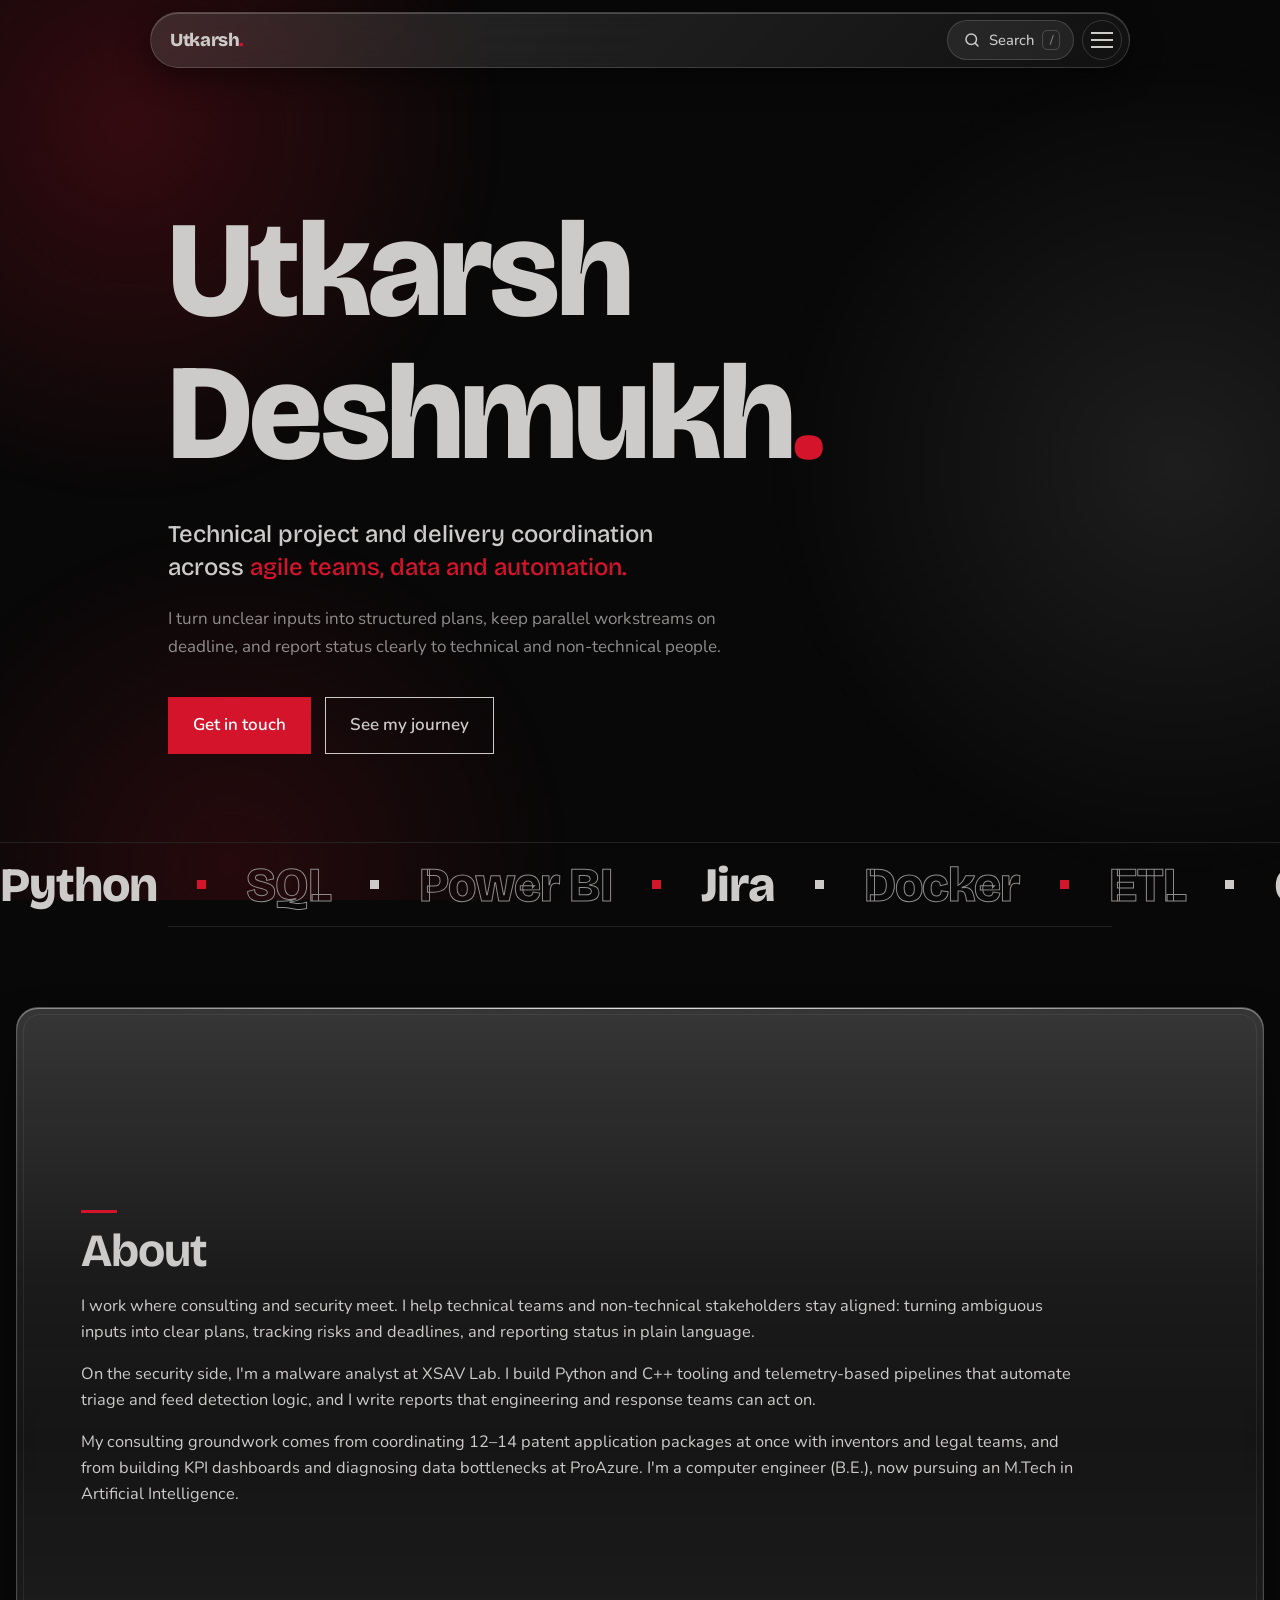
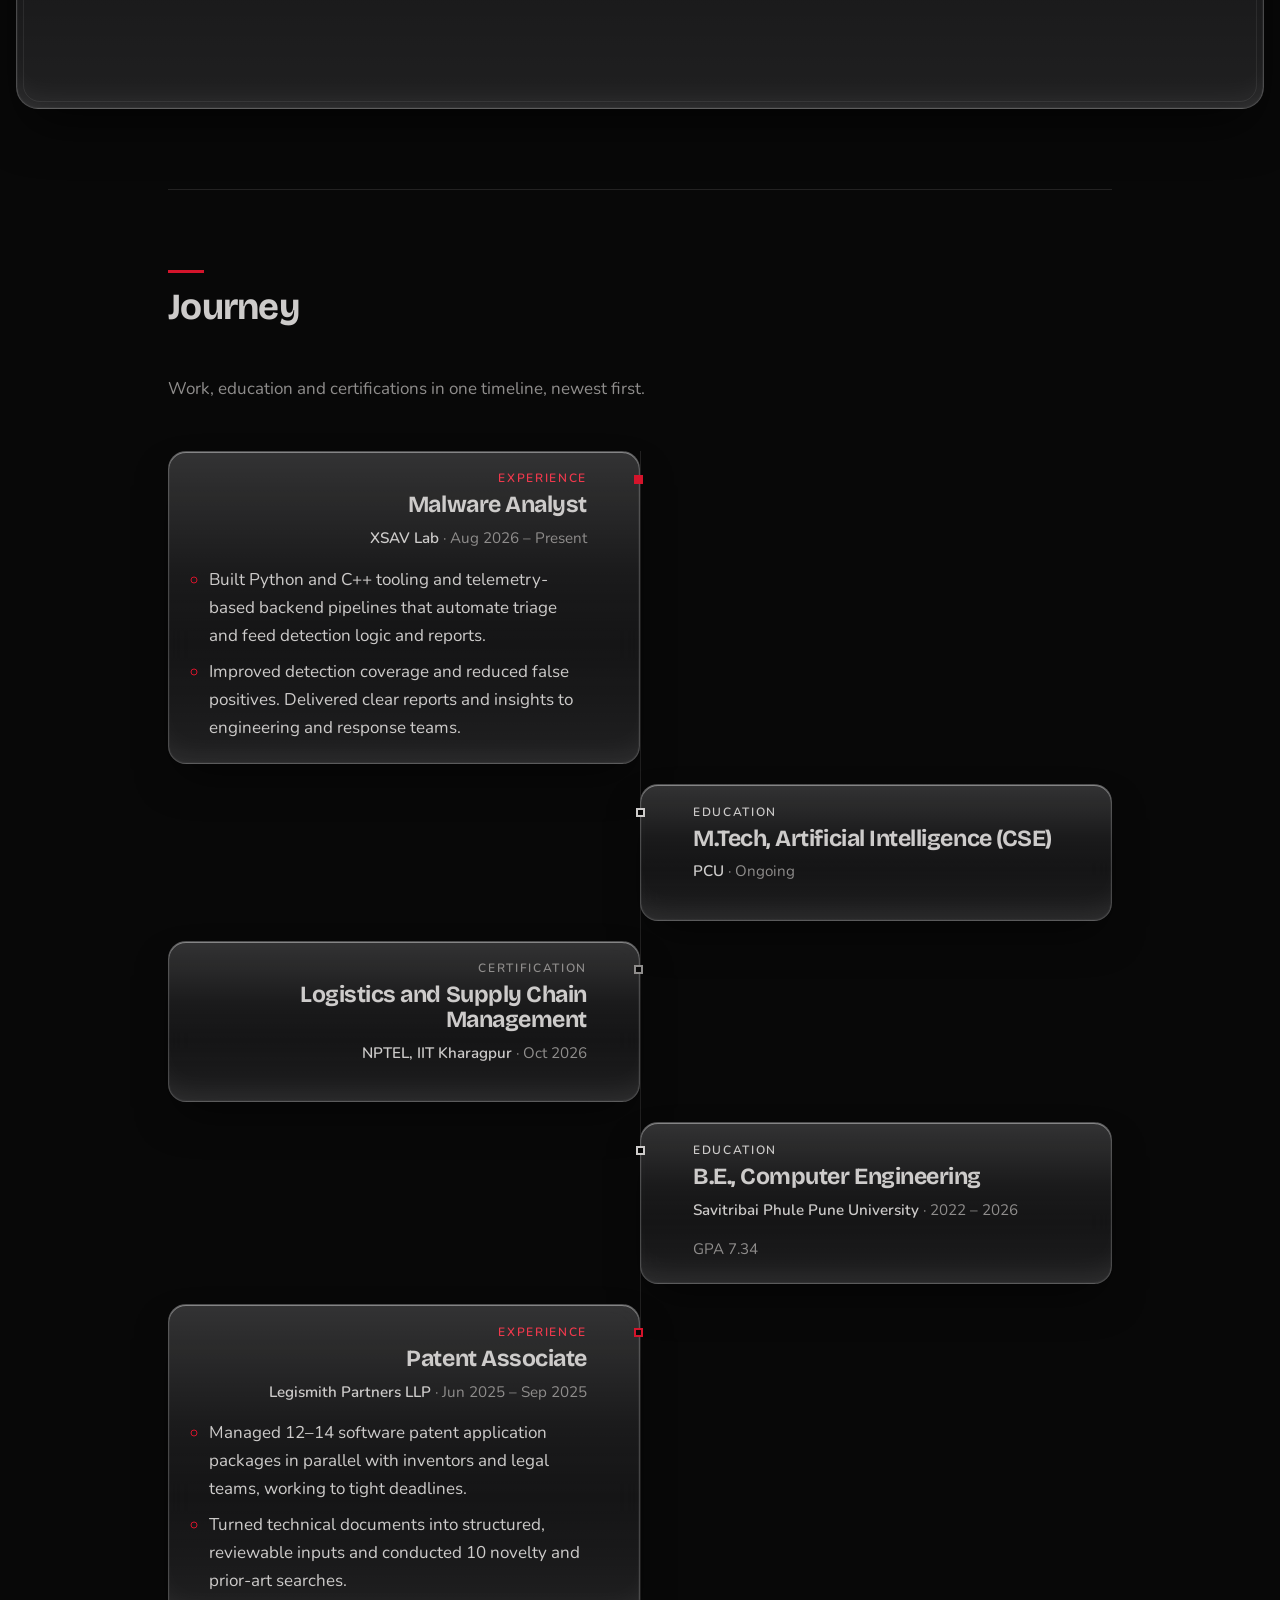
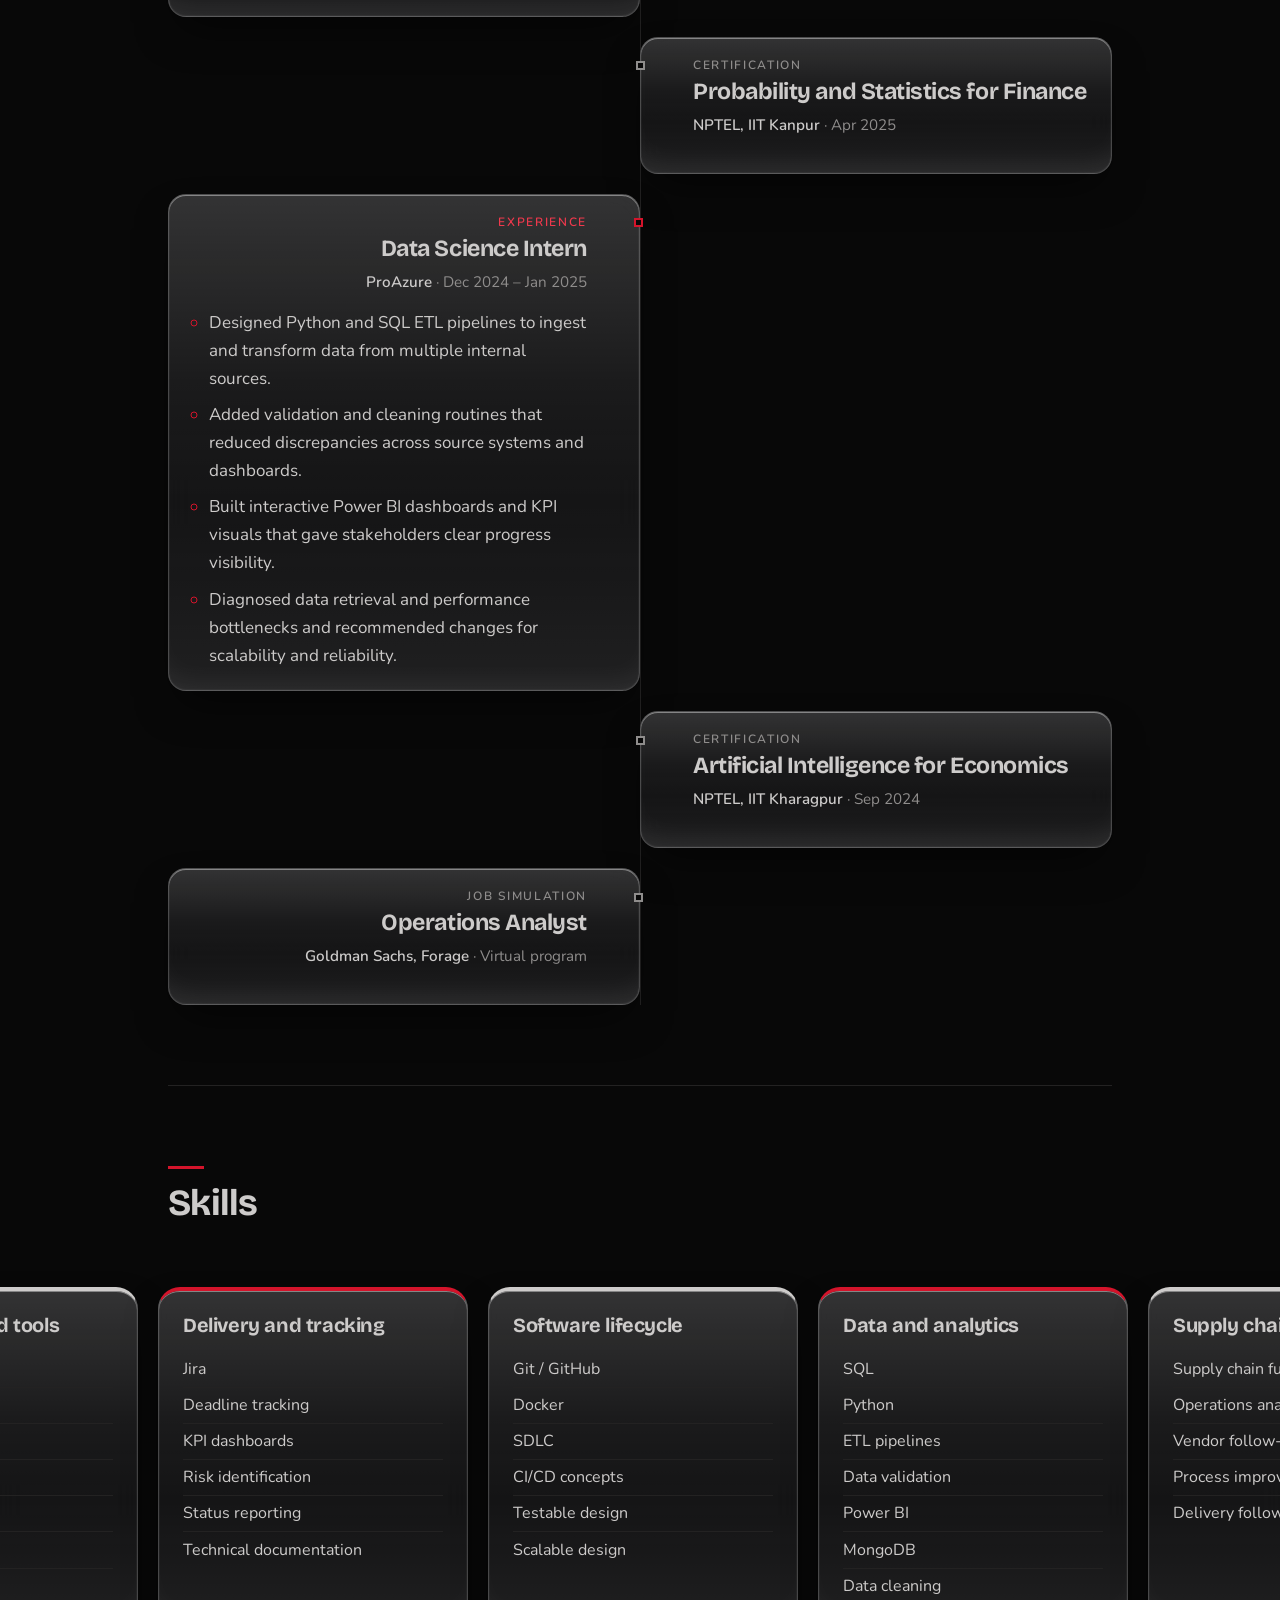
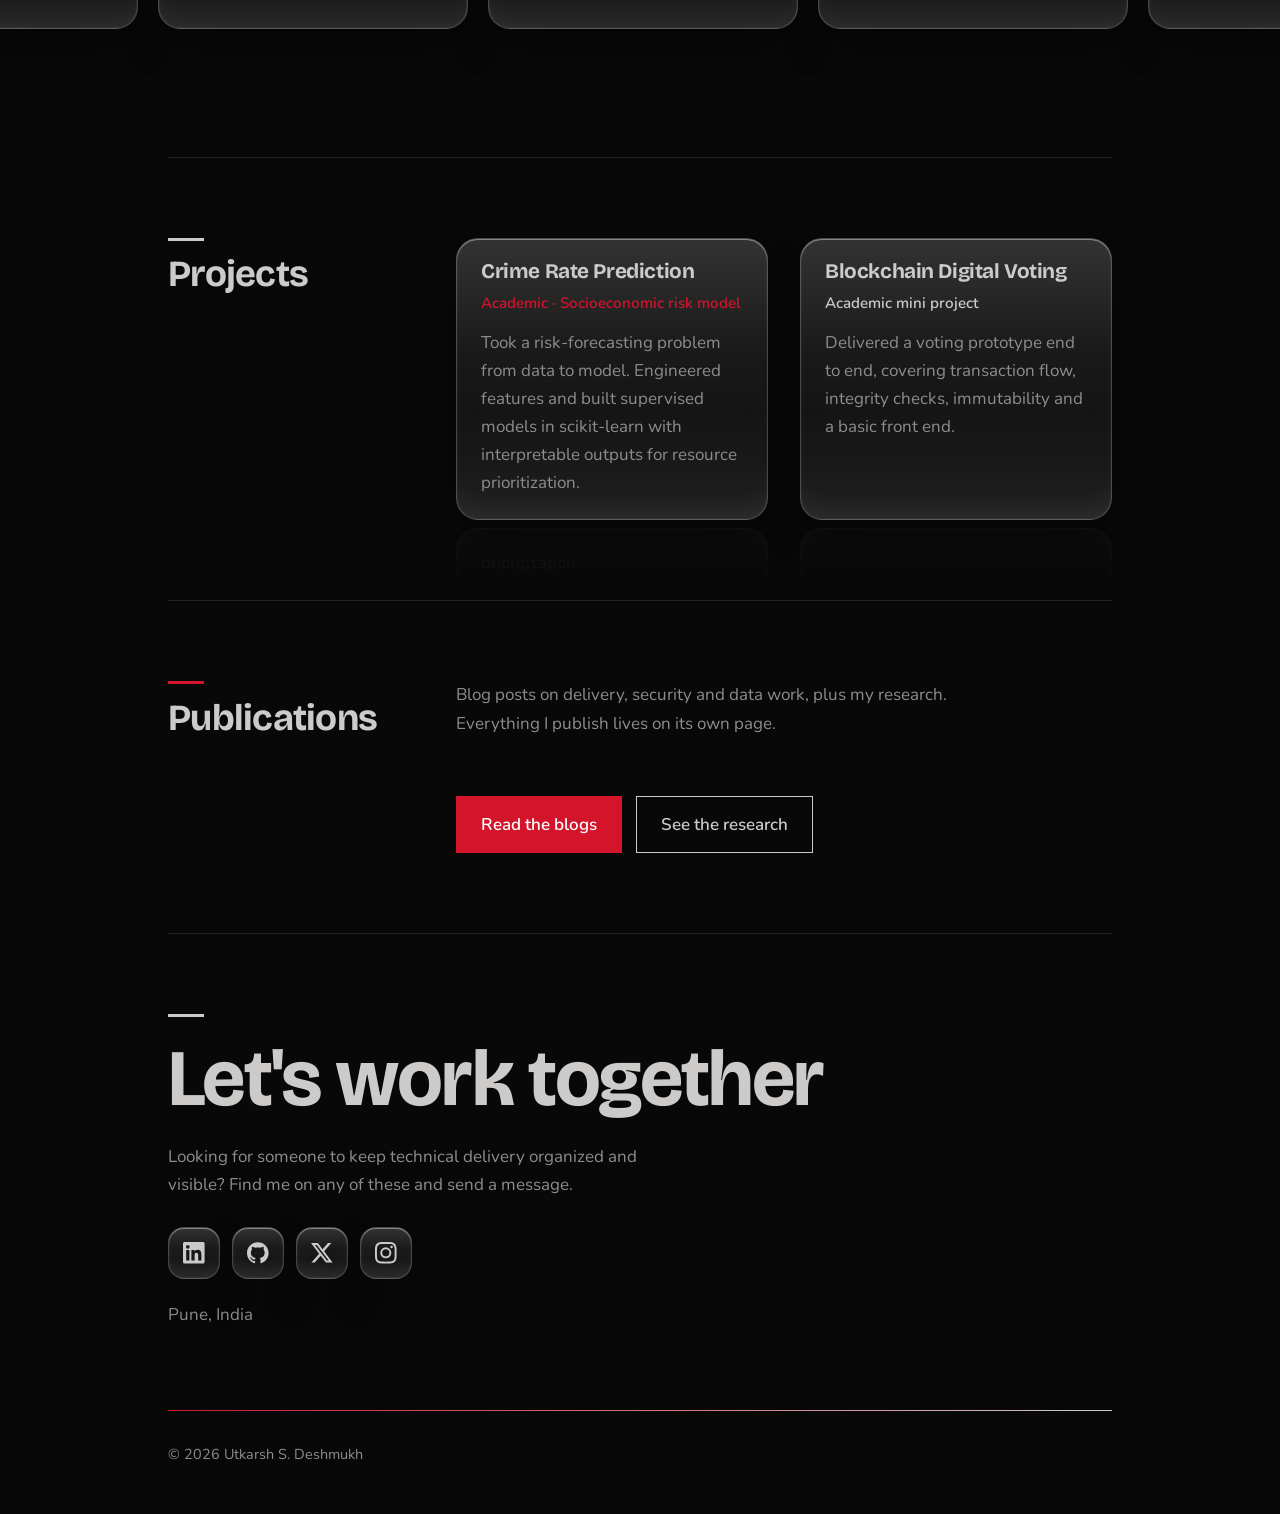
==== commit 32c78064: "Add files via upload" ====
--- a/index.html
+++ b/index.html
@@ -7,391 +7,7 @@
 <link rel="preload" as="image" href="cover.webp" type="image/webp">
 <link rel="preconnect" href="https://fonts.googleapis.com">
 <link rel="stylesheet" href="https://fonts.googleapis.com/css2?family=Bricolage+Grotesque:wght@500;700;800&family=Nunito:wght@400;500;600;700&family=Noto+Serif+Devanagari:wght@500;700&display=swap">
-<style>
-:root{
-  --bg:#080808; --silver:#CDCBCA; --red:#D4142B;
-  --silver-dim:#8f8d8c; --line:#232222; --panel:#0f0f0f;
-  --display:"Bricolage Grotesque","Helvetica Neue",Arial,sans-serif;
-  --body:"Nunito","Helvetica Neue",Arial,sans-serif;
-  box-sizing:border-box; color-scheme:dark;
-  padding-top:env(safe-area-inset-top,0px); padding-bottom:env(safe-area-inset-bottom,0px);
-}
-html{scroll-padding-top:env(safe-area-inset-top,0px)}
-*,*::before,*::after{box-sizing:inherit}
-body{margin:0;overflow-x:clip;background:var(--bg);color:var(--silver);font:400 1.0625rem/1.65 var(--body);-webkit-font-smoothing:antialiased}
-a{color:inherit}
-:focus-visible{outline:2px solid var(--red);outline-offset:3px}
-.wrap{max-width:1040px;margin:0 auto;padding:0 clamp(1.25rem,5vw,3rem)}
-h1,h2,h3{font-family:var(--display);margin:0;line-height:1.05;letter-spacing:-.02em}
-
-/* top bar */
-.bar{display:flex;justify-content:space-between;align-items:center;padding:1.5rem 0;font-weight:500}
-.bar nav{display:flex;gap:1.5rem;flex-wrap:wrap}
-.bar a{text-decoration:none;color:var(--silver-dim);transition:color .2s}
-.bar a:hover{color:var(--silver)}
-.mark{font-family:var(--display);font-weight:800;color:var(--silver)!important;letter-spacing:-.02em}
-.mark i{font-style:normal;color:var(--red)}
-
-/* hero */
-.hero{padding:clamp(3.5rem,10vw,7.5rem) 0 clamp(3rem,7vw,5.5rem)}
-.hero h1{font-size:clamp(3.4rem,11.5vw,8.5rem);font-weight:800;color:var(--silver)}
-.hero h1 span{display:block;overflow:hidden}
-.hero h1 b{display:block;font-weight:inherit;animation:rise 1s cubic-bezier(.2,.8,.2,1) 1.75s both}
-.hero h1 span:nth-child(2) b{animation-delay:1.89s}
-.hero h1 i{font-style:normal;color:var(--red)}
-@keyframes rise{from{transform:translateY(105%)}to{transform:none}}
-.role{margin:2rem 0 0;font:500 clamp(1.15rem,2.4vw,1.5rem)/1.4 var(--display);max-width:34ch}
-.role em{font-style:normal;color:var(--red)}
-.lead{margin:1.25rem 0 0;max-width:58ch;color:var(--silver-dim)}
-.cta{display:flex;flex-wrap:wrap;gap:.9rem;margin-top:2.25rem}
-.btn{display:inline-block;padding:.85rem 1.5rem;border:1px solid var(--silver);text-decoration:none;font-weight:600;transition:background .2s,color .2s,border-color .2s}
-.btn.main{background:var(--red);border-color:var(--red);color:#fff}
-.btn.main:hover{background:#ef1f39;border-color:#ef1f39}
-.btn.alt:hover{background:var(--silver);color:var(--bg)}
-
-/* sections */
-section{padding:clamp(3rem,7vw,5rem) 0;border-top:1px solid var(--line)}
-.head{display:grid;grid-template-columns:minmax(0,1fr);gap:1.5rem}
-@media(min-width:820px){.head{grid-template-columns:240px minmax(0,1fr);gap:3rem}}
-h2{font-size:clamp(1.7rem,3.4vw,2.3rem);font-weight:700;color:var(--silver);position:relative;padding-top:1.1rem}
-h2::before{content:"";position:absolute;top:0;left:0;width:2.25rem;height:3px;background:var(--red)}
-.sub{color:var(--silver-dim)}
-.about p{margin:0 0 1.1rem;max-width:62ch}
-.facts{display:grid;gap:1px;background:var(--line);border:1px solid var(--line);margin-top:2rem}
-@media(min-width:600px){.facts{grid-template-columns:repeat(3,1fr)}}
-.facts div{background:var(--panel);padding:1.1rem 1.25rem}
-.facts strong{display:block;font:700 1.05rem var(--display);color:var(--silver)}
-.facts span{color:var(--silver-dim);font-size:.95rem}
-
-/* timeline */
-.tl{list-style:none;margin:0;padding:0 0 0 1.75rem;border-left:1px solid var(--line)}
-.tl li{position:relative;padding-bottom:2.6rem}
-.tl li:last-child{padding-bottom:0}
-.tl li::before{content:"";position:absolute;left:calc(-1.75rem - 5px);top:.55rem;width:9px;height:9px;background:var(--bg);border:2px solid var(--silver-dim)}
-.tl li:first-child::before{background:var(--red);border-color:var(--red)}
-.tl h3{font-size:1.45rem;font-weight:700;color:var(--silver)}
-.when{margin:.3rem 0 .9rem;color:var(--silver-dim);font-size:.95rem}
-.when b{color:var(--silver);font-weight:600}
-.tl ul{margin:0;padding-left:1.1rem;max-width:64ch}
-.tl ul li{padding:0 0 .5rem;position:static}
-.tl ul li::before{display:none}
-.tl ul li::marker{color:var(--red)}
-
-/* skills */
-.skills{display:flex;flex-direction:column;gap:2.5rem}
-.skills>div{position:sticky;top:calc(1.5rem + var(--i,0)*1.1rem + env(safe-area-inset-top,0px));width:min(100%,380px);aspect-ratio:5/7;margin-inline:auto;display:flex;flex-direction:column;background:var(--panel);border:1px solid #2a2a2a;border-top:4px solid var(--red);padding:1.8rem;transform-origin:top center;will-change:transform}
-.skills>div:nth-child(even){border-top-color:var(--silver)}
-.skills h3{font-size:1.1rem;margin-bottom:.9rem;color:var(--silver)}
-.chips{display:flex;flex-wrap:wrap;gap:.45rem}
-.chips span{border:1px solid #333;padding:.2rem .65rem;font-size:.9rem;transition:border-color .2s,color .2s}
-.chips span:hover{border-color:var(--red);color:#fff}
-
-/* projects, edu */
-.cols{display:grid;gap:2rem}
-@media(min-width:700px){.cols{grid-template-columns:1fr 1fr}}
-.card h3{font-size:1.3rem;color:var(--silver)}
-.card .tag{display:inline-block;margin:.5rem 0 .8rem;color:var(--red);font-weight:600;font-size:.95rem}
-.card p{margin:0;color:var(--silver-dim)}
-.list{list-style:none;margin:0;padding:0}
-.list li{padding:.85rem 0;border-bottom:1px solid var(--line);display:flex;justify-content:space-between;gap:1rem;flex-wrap:wrap}
-.list li:first-child{padding-top:0}
-.list small{color:var(--silver-dim);font-size:.92rem}
-
-/* contact */
-.contact{text-align:left}
-.contact h2{font-size:clamp(2.4rem,7vw,5rem);padding-top:1.4rem;max-width:14ch}
-.contact p{max-width:50ch;color:var(--silver-dim);margin:1.4rem 0 0}
-.mail{display:inline-block;margin-top:1.75rem;font:700 clamp(1.1rem,3.2vw,1.9rem) var(--display);text-decoration:none;border-bottom:3px solid var(--red);padding-bottom:.2rem;word-break:break-all}
-.mail:hover{color:#fff}
-.social{display:flex;gap:.75rem;margin-top:1.75rem}
-.social a{display:grid;place-items:center;width:3.25rem;height:3.25rem;border:1px solid var(--line);color:var(--silver);transition:border-color .2s,background .2s,color .2s,transform .3s cubic-bezier(.2,.8,.2,1)}
-.social a:hover{border-color:var(--red);background:var(--red);color:#fff;transform:translateY(-3px)}
-.social svg{width:1.35rem;height:1.35rem;fill:currentColor}
-footer{padding:2rem 0 3rem;color:var(--silver-dim);font-size:.9rem;border-top:1px solid var(--line)}
-/* motion */
-.curtain{position:fixed;inset:0;z-index:100;background:var(--bg);display:grid;place-items:center;animation:lift .95s cubic-bezier(.77,0,.18,1) 1.6s forwards}
-.curtain::after{content:"";position:absolute;left:0;right:0;bottom:0;height:6px;background:var(--red);transform-origin:left;animation:fill 1.5s cubic-bezier(.77,0,.18,1) both}
-.curtain span{font:800 clamp(2rem,6vw,3.5rem) var(--display);letter-spacing:-.02em;animation:fade .7s ease .45s both}
-.curtain i{font-style:normal;color:var(--red)}
-@keyframes lift{to{transform:translateY(-100%);visibility:hidden}}
-@keyframes fill{from{transform:scaleX(0)}}
-@keyframes fade{from{opacity:0;transform:translateY(14px)}}
-.hero .role,.hero .lead,.hero .cta{animation:fade .9s cubic-bezier(.2,.8,.2,1) both}
-.hero .role{animation-delay:2.25s}.hero .lead{animation-delay:2.35s}.hero .cta{animation-delay:2.45s}
-.hero h1{transform:translateY(calc(var(--sy,0)*-.1px));will-change:transform}
-.prog{position:fixed;top:env(safe-area-inset-top,0px);left:0;width:100%;height:3px;background:var(--red);transform:scaleX(var(--sp,0));transform-origin:left;z-index:50}
-.bar a.on{color:var(--silver);box-shadow:0 2px 0 var(--red)}
-.marquee{margin:0 calc(50% - 50vw);overflow:hidden;border-top:1px solid var(--line);padding:1.1rem 0;display:flex}
-.marquee div{display:flex;flex:none;gap:2.5rem;padding-right:2.5rem;animation:slide 34s linear infinite;font:800 clamp(1.8rem,4.5vw,3rem)/1 var(--display);letter-spacing:-.02em;white-space:nowrap}
-.marquee span{color:transparent;-webkit-text-stroke:1px var(--silver-dim)}
-.marquee span:nth-child(3n+1){color:var(--silver);-webkit-text-stroke:0}
-.marquee i{width:.55rem;height:.55rem;background:var(--red);align-self:center;flex:none}
-.marquee:hover div{animation-play-state:paused}
-@keyframes slide{to{transform:translateX(-100%)}}
-.tl{position:relative}
-.tl::after{content:"";position:absolute;left:-1px;top:0;width:2px;height:calc(var(--p,0)*100%);background:var(--red)}
-.card{position:relative;border-top:1px solid var(--line);padding-top:1.4rem}
-.card::before{content:"";position:absolute;top:-1px;left:0;width:100%;height:2px;background:var(--red);transform:scaleX(0);transform-origin:left;transition:transform .6s cubic-bezier(.77,0,.18,1)}
-.card:hover::before{transform:scaleX(1)}
-.js .rv{opacity:0;transform:translateY(24px);transition:opacity .6s cubic-bezier(.2,.8,.2,1),transform .6s cubic-bezier(.2,.8,.2,1);transition-delay:var(--d,0s)}
-.js .rv.in{opacity:1;transform:none}
-.js h2.rv{transform:none;clip-path:inset(0 100% 0 0);transition:clip-path .7s cubic-bezier(.77,0,.18,1),opacity .3s}
-.js h2.rv.in{clip-path:inset(0 0 0 0)}
-/* experience: wipe */
-#journey h2::before{background:var(--red)}
-.tl::after{background:var(--red)}
-.tl>li::before{border-color:var(--red)}
-.tl>li:first-child::before{background:var(--red);border-color:var(--red)}
-.tl ul li::marker{color:var(--red)}
-.js .tl>li.rv{opacity:1;transform:none;transition:none}
-.tl>li::after{content:"";position:absolute;left:0;right:0;top:0;bottom:2.6rem;background:var(--red);transform:scaleX(0);transform-origin:left;pointer-events:none;z-index:2}
-.tl>li:last-child::after{bottom:0}
-.js .tl>li>*{opacity:0}
-.tl>li.in::after{animation:wipe .7s cubic-bezier(.77,0,.18,1) var(--d,0s) both}
-.tl>li.in>*{animation:show .7s linear var(--d,0s) both}
-@keyframes wipe{0%{transform:scaleX(0);transform-origin:left}50%{transform:scaleX(1);transform-origin:left}50.01%{transform:scaleX(1);transform-origin:right}100%{transform:scaleX(0);transform-origin:right}}
-@keyframes show{0%,49%{opacity:0}50%,100%{opacity:1}}
-.tl>li h3{display:inline-block;background:linear-gradient(var(--red),var(--red)) 0 100%/0 3px no-repeat;padding-bottom:.2rem;transition:background-size .5s cubic-bezier(.77,0,.18,1),transform .5s cubic-bezier(.2,.8,.2,1)}
-.tl>li:hover h3{background-size:100% 3px;transform:translateX(10px)}
-/* accents */
-::selection{background:var(--red);color:#fff}
-section:nth-of-type(even) h2::before{background:var(--silver)}
-.prog,.curtain::after{background:linear-gradient(90deg,var(--red),var(--silver))}
-.bar a.on{box-shadow:0 2px 0 var(--red)}
-.btn.alt:hover{background:var(--silver);border-color:var(--silver);color:var(--bg)}
-.chips span:hover{border-color:var(--red)}
-.marquee i:nth-of-type(even){background:var(--silver)}
-.card:nth-child(even)::before{background:var(--silver)}
-.card:nth-child(even) .tag{color:var(--silver)}
-.mail{border-bottom-color:var(--red)}
-footer{border-width:1px 0 0;border-image:linear-gradient(90deg,var(--red),var(--silver)) 1}
-.skills>div h3{font-size:1.7rem;margin:0}
-.skills .chips{margin-top:auto}
-/* alternating experience timeline */
-#journey .head{grid-template-columns:minmax(0,1fr)}
-@media(min-width:820px){
-#journey .tl{padding:0;border-left:0}
-#journey .tl::before{content:"";position:absolute;left:50%;top:0;bottom:0;width:1px;background:var(--line)}
-#journey .tl::after{left:50%;margin-left:-1px}
-#journey .tl>li{width:50%}
-#journey .tl>li:nth-child(odd){padding-right:3.25rem;text-align:right}
-#journey .tl>li:nth-child(even){margin-left:50%;padding-left:3.25rem}
-#journey .tl>li:nth-child(odd)::before{left:auto;right:-4px}
-#journey .tl>li:nth-child(even)::before{left:-5px}
-#journey .tl>li:nth-child(odd)::after{right:3.25rem}
-#journey .tl>li:nth-child(even)::after{left:3.25rem}
-#journey .tl>li:nth-child(odd) ul{margin-left:auto;text-align:left}
-#journey .tl>li:nth-child(odd):hover h3{transform:translateX(-10px)}
-}
-.skills .chips{flex:1;flex-direction:column;flex-wrap:nowrap;gap:0;margin-top:1.1rem;justify-content:space-between}
-.skills .chips span{border:0;border-bottom:1px solid var(--line);padding:.5rem 0;font-size:1rem;line-height:1.3}
-.skills .chips span:last-child{border-bottom:0}
-.skills .chips span:hover{border-bottom-color:var(--red);color:#fff}
-.posts{display:flex;flex-direction:column;gap:2.5rem}
-.posts>.card{position:sticky;top:calc(1.5rem + var(--i,0)*1.1rem + env(safe-area-inset-top,0px));width:min(100%,380px);aspect-ratio:5/7;margin-inline:auto;display:flex;flex-direction:column;background:var(--panel);border:1px solid #2a2a2a;border-top:4px solid var(--red);padding:1.8rem;transform-origin:top center;will-change:transform}
-.posts>.card:nth-child(even){border-top-color:var(--silver)}
-.posts>.card::before{display:none}
-.posts .card h3{font-size:1.7rem;line-height:1.1}
-.posts .card .tag{margin-top:1rem}
-.posts .card p{margin-top:auto;font-size:1.1rem}
-/* skills: scannable grid */
-.skills{display:grid;grid-template-columns:repeat(auto-fit,minmax(220px,1fr));gap:1rem}
-.skills>div{position:static;top:auto;width:auto;aspect-ratio:auto;margin:0;padding:1.5rem;will-change:auto}
-.skills>div h3{font-size:1.25rem}
-.skills .chips{flex:none;justify-content:flex-start;margin-top:1rem}
-.skills .chips span{padding:.45rem 0}
-/* journey: mixed timeline */
-.sub{margin:0}
-.kind{display:block;margin:0 0 .5rem;font:600 .75rem/1 var(--body);letter-spacing:.14em;text-transform:uppercase}
-.kind.work{color:#F0394D}.kind.edu{color:var(--silver)}.kind.cert{color:var(--silver-dim)}
-.tl>li[data-k="edu"]::before{border-color:var(--silver)}
-.tl>li[data-k="cert"]::before{border-color:var(--silver-dim)}
-.tl .note{margin:0;color:var(--silver-dim);font-size:.95rem}
-/* menu */
-.curtain span{text-align:center;padding:0 1.25rem;font-size:clamp(1.75rem,6vw,3.5rem)}
-.bar{padding:0;height:5rem}
-.mark{white-space:nowrap;font-size:1.15rem}
-.burger{position:fixed;z-index:60;top:calc(1rem + env(safe-area-inset-top,0px));right:max(clamp(1.25rem,5vw,3rem),calc((100vw - 1040px)/2 + clamp(1.25rem,5vw,3rem)));width:3rem;height:3rem;display:flex;flex-direction:column;align-items:center;justify-content:center;gap:5px;padding:0;background:rgba(8,8,8,.85);-webkit-backdrop-filter:blur(8px);backdrop-filter:blur(8px);border:1px solid var(--line);color:var(--silver);cursor:pointer;transition:border-color .2s}
-.burger:hover{border-color:var(--red)}
-.burger span{display:block;width:22px;height:2px;background:currentColor;transition:transform .35s cubic-bezier(.77,0,.18,1),opacity .2s}
-.menu-open .burger span:nth-child(1){transform:translateY(7px) rotate(45deg)}
-.menu-open .burger span:nth-child(2){opacity:0}
-.menu-open .burger span:nth-child(3){transform:translateY(-7px) rotate(-45deg)}
-html.menu-open{overflow:hidden}
-.bar nav{position:fixed;inset:0;z-index:55;flex-direction:column;flex-wrap:nowrap;justify-content:center;align-items:flex-start;gap:.25rem;padding:0 max(clamp(1.25rem,5vw,3rem),calc((100vw - 1040px)/2 + clamp(1.25rem,5vw,3rem)));background:var(--bg);opacity:0;visibility:hidden;transition:opacity .35s ease,visibility 0s linear .35s}
-.menu-open .bar nav{opacity:1;visibility:visible;transition:opacity .35s ease}
-.bar nav a{font:800 clamp(2.2rem,8vw,4.5rem)/1.15 var(--display);letter-spacing:-.02em;opacity:0;transform:translateY(24px);transition:color .2s,opacity .5s cubic-bezier(.2,.8,.2,1),transform .5s cubic-bezier(.2,.8,.2,1)}
-.menu-open .bar nav a{opacity:1;transform:none}
-.menu-open .bar nav a:nth-child(1){transition-delay:0s,0.15s,0.15s}
-.menu-open .bar nav a:nth-child(2){transition-delay:0s,0.20s,0.20s}
-.menu-open .bar nav a:nth-child(3){transition-delay:0s,0.25s,0.25s}
-.menu-open .bar nav a:nth-child(4){transition-delay:0s,0.30s,0.30s}
-.menu-open .bar nav a:nth-child(5){transition-delay:0s,0.35s,0.35s}
-.menu-open .bar nav a:nth-child(6){transition-delay:0s,0.40s,0.40s}
-.bar nav a.on{color:var(--silver);box-shadow:none}
-.bar nav a.on::after{content:".";color:var(--red)}
-@media(prefers-reduced-motion:reduce){*{animation:none!important;transition:none!important}.curtain{display:none}.js .tl>li>*{opacity:1}}
-
-/* cover image behind the hero: removed */
-.hero{position:relative;isolation:isolate}
-/* journey timeline on phones */
-@media(max-width:819px){
-#journey .head{gap:1rem}
-.tl{padding-left:1.4rem}
-.tl>li{padding-bottom:2rem}
-.tl>li::before{left:calc(-1.4rem - 5px);top:.1rem;width:11px;height:11px}
-.tl>li::after{bottom:2rem}
-.tl>li:last-child::after{bottom:0}
-.tl>li h3{font-size:1.2rem;line-height:1.2;display:block;background:none;padding-bottom:0}
-.kind{margin-bottom:.45rem}
-.when{margin:.35rem 0 .7rem;font-size:.92rem;line-height:1.45}
-.tl ul{padding-left:1rem;font-size:.97rem;line-height:1.55}
-.tl ul li{padding-bottom:.4rem}
-.tl .note{font-size:.92rem}
-}
-@media(hover:none){.tl>li:hover h3{transform:none}}
-
-/* glass navigation */
-.gnav{position:fixed;z-index:60;top:calc(.75rem + env(safe-area-inset-top,0px));left:0;right:0;margin-inline:auto;width:min(calc(100vw - 1.5rem),980px);height:3.5rem;display:flex;align-items:center;gap:.5rem;padding:0 .5rem 0 1.25rem}
-.gnav::before{content:"";position:absolute;inset:0;z-index:-1;border-radius:999px;background:linear-gradient(135deg,rgba(255,255,255,.13),rgba(255,255,255,.03)),rgba(14,14,14,.38);-webkit-backdrop-filter:blur(18px) saturate(160%);backdrop-filter:blur(18px) saturate(160%);border:1px solid rgba(255,255,255,.15);box-shadow:0 8px 32px rgba(0,0,0,.45),inset 0 1px 0 rgba(255,255,255,.2)}
-@supports not ((backdrop-filter:blur(1px)) or (-webkit-backdrop-filter:blur(1px))){.gnav::before,.gsearch{background:rgba(16,16,16,.94)}}
-.gnav .mark{margin-right:auto}
-.gnav .burger{position:relative;top:auto;right:auto;width:2.5rem;height:2.5rem;background:transparent;-webkit-backdrop-filter:none;backdrop-filter:none;border:1px solid rgba(255,255,255,.15);border-radius:50%}
-.gs-btn{display:flex;align-items:center;justify-content:center;gap:.5rem;width:2.5rem;height:2.5rem;padding:0;border-radius:999px;border:1px solid rgba(255,255,255,.15);background:rgba(255,255,255,.07);color:var(--silver);font:500 .92rem var(--body);cursor:pointer;transition:border-color .2s,background .2s}
-.gs-btn:hover,.gs-btn[aria-expanded="true"]{border-color:var(--red);background:rgba(212,20,43,.16)}
-.gs-btn span,.gs-btn kbd{display:none}
-.gs-btn kbd{font:500 .75rem var(--body);color:var(--silver-dim);border:1px solid rgba(255,255,255,.18);border-radius:5px;padding:.05rem .4rem}
-@media(min-width:820px){
-.gs-btn{width:auto;padding:0 .8rem 0 .95rem;margin-left:.4rem}
-.gs-btn span,.gs-btn kbd{display:inline}
-}
-.gsearch{position:absolute;top:calc(100% + .6rem);left:0;right:0;border-radius:1.5rem;overflow:hidden;background:linear-gradient(135deg,rgba(255,255,255,.12),rgba(255,255,255,.03)),rgba(14,14,14,.55);-webkit-backdrop-filter:blur(22px) saturate(160%);backdrop-filter:blur(22px) saturate(160%);border:1px solid rgba(255,255,255,.15);box-shadow:0 18px 48px rgba(0,0,0,.55),inset 0 1px 0 rgba(255,255,255,.18);animation:fade .35s cubic-bezier(.2,.8,.2,1) both}
-.gsearch[hidden]{display:none}
-.gs-field{display:flex;align-items:center;gap:.7rem;padding:.95rem 1.2rem;border-bottom:1px solid rgba(255,255,255,.1);color:var(--silver-dim)}
-.gs-field input{flex:1;min-width:0;background:none;border:0;outline:0;color:var(--silver);font:500 1rem var(--body);-webkit-appearance:none;appearance:none}
-.gs-field input::placeholder{color:var(--silver-dim)}
-.gs-field input::-webkit-search-cancel-button{-webkit-appearance:none}
-.gs-field:focus-within{color:var(--red)}
-.gs-res{max-height:min(60svh,26rem);overflow:auto;padding:.5rem}
-.gs-i{display:block;width:100%;text-align:left;background:none;border:0;border-radius:.9rem;padding:.7rem .85rem;color:var(--silver);cursor:pointer;font:inherit}
-.gs-i:hover,.gs-i:focus-visible{background:rgba(255,255,255,.08)}
-.gs-t{display:flex;align-items:baseline;gap:.6rem;font:700 1rem var(--display)}
-.gs-s{margin-left:auto;color:var(--silver-dim);font:500 .8rem var(--body);white-space:nowrap}
-.gs-p{display:block;margin-top:.2rem;color:var(--silver-dim);font-size:.9rem;line-height:1.45}
-.gs-res mark{background:rgba(212,20,43,.4);color:#fff;border-radius:3px;padding:0 .12em}
-.gs-note{margin:0;padding:.6rem .85rem .3rem;color:var(--silver-dim);font-size:.9rem}
-.gs-jump{display:flex;flex-wrap:wrap;gap:.5rem;padding:.4rem .85rem .8rem}
-.gs-jump button{border:1px solid rgba(255,255,255,.18);background:rgba(255,255,255,.05);color:var(--silver);border-radius:999px;padding:.4rem .9rem;font:500 .92rem var(--body);cursor:pointer;transition:border-color .2s,background .2s}
-.gs-jump button:hover{border-color:var(--red);background:rgba(212,20,43,.16)}
-.hit{outline:2px solid var(--red);outline-offset:10px;animation:hit 2.4s ease both}
-@keyframes hit{0%,70%{outline-color:var(--red)}100%{outline-color:transparent}}
-
-/* opening screen: mountains behind the name */
-.curtain{overflow:hidden}
-.curtain::before{content:"";position:absolute;inset:0;background:linear-gradient(180deg,rgba(8,8,8,.45),rgba(8,8,8,.7)),url(cover.webp) 43% 100%/cover no-repeat;animation:zoom 2s cubic-bezier(.2,.8,.2,1) both}
-.curtain span{position:relative;z-index:1;font-size:clamp(2.1rem,8.5vw,5rem);text-shadow:0 2px 24px rgba(0,0,0,.55)}
-@keyframes zoom{from{opacity:0;transform:scale(1.15)}to{opacity:1;transform:none}}
-/* opening quote first, then the name */
-.curtain{animation-delay:5s}
-.curtain::after{animation-duration:4.8s}
-.curtain .q,.curtain span{grid-area:1/1}
-.curtain .q{position:relative;z-index:1;margin:0;padding:0 1.5rem;text-align:center;color:var(--silver);font:700 clamp(1.35rem,4.6vw,2.6rem)/1.6 "Noto Serif Devanagari","Nirmala UI","Mangal",serif;text-shadow:0 2px 24px rgba(0,0,0,.6);animation:qshow 3.3s ease .5s both}
-.curtain span{animation:fade .8s ease 4s both}
-@keyframes qshow{0%{opacity:0;transform:translateY(14px)}18%,78%{opacity:1;transform:none}100%{opacity:0;transform:translateY(-10px)}}
-
-/* glass / mirror panels */
-body::before{content:"";position:fixed;inset:0;z-index:-1;pointer-events:none;background:radial-gradient(42vmax 42vmax at 10% 14%,rgba(212,20,43,.22),transparent 70%),radial-gradient(46vmax 46vmax at 92% 52%,rgba(205,203,202,.11),transparent 70%),radial-gradient(38vmax 38vmax at 18% 96%,rgba(212,20,43,.15),transparent 70%)}
-.about,.tl>li,.skills>div,.posts>.card,.cols>.card,.social a{
-  background:linear-gradient(115deg,transparent 38%,rgba(255,255,255,.14) 50%,transparent 62%) 130% 0/250% 100% no-repeat,linear-gradient(145deg,rgba(255,255,255,.09),rgba(255,255,255,.025) 55%,rgba(255,255,255,.055));
-  background-color:rgba(20,20,20,.72);
-  -webkit-backdrop-filter:blur(14px) saturate(150%);backdrop-filter:blur(14px) saturate(150%);
-  border:1px solid rgba(255,255,255,.13);
-  box-shadow:inset 0 1px 0 rgba(255,255,255,.22),inset 0 -1px 0 rgba(0,0,0,.45),0 14px 34px rgba(0,0,0,.45)}
-.about:hover,.tl>li:hover,.skills>div:hover,.posts>.card:hover,.cols>.card:hover,.social a:hover{animation:sheen .95s cubic-bezier(.2,.8,.2,1)}
-.social a:hover{background-color:var(--red)}
-@keyframes sheen{from{background-position:130% 0,0 0}to{background-position:-30% 0,0 0}}
-@supports not ((backdrop-filter:blur(1px)) or (-webkit-backdrop-filter:blur(1px))){.about,.tl>li,.skills>div,.posts>.card,.cols>.card{background-color:rgba(22,22,22,.94)}}
-/* keep the red/silver top edge on the stacked cards */
-.skills>div,.posts>.card{border-top:4px solid var(--red)}
-.skills>div:nth-child(even),.posts>.card:nth-child(even){border-top-color:var(--silver)}
-.about{padding:1.6rem clamp(1.1rem,3vw,1.9rem)}
-.about p:last-child{margin-bottom:0}
-.cols>.card{padding:1.4rem 1.5rem}
-/* timeline entries become panels */
-.tl>li{padding:1.3rem 1.4rem;margin-bottom:1.25rem}
-.tl>li:last-child{padding-bottom:1.3rem;margin-bottom:0}
-.tl>li::after,.tl>li:last-child::after{bottom:0}
-.tl>li::before{top:1.45rem}
-@media(prefers-reduced-motion:reduce){.about,.tl>li,.skills>div,.posts>.card,.cols>.card,.social a{animation:none!important}}
-
-/* about: rounded mirror card */
-.about{position:relative;border-radius:22px;padding:2rem clamp(1.3rem,3.4vw,2.4rem);
-  background:linear-gradient(115deg,transparent 38%,rgba(255,255,255,.16) 50%,transparent 62%) 130% 0/250% 100% no-repeat,linear-gradient(180deg,rgba(255,255,255,.16) 0,rgba(255,255,255,.05) 38%,rgba(255,255,255,.02) 62%,rgba(255,255,255,.07) 100%);
-  background-color:rgba(22,22,24,.62);
-  border:1px solid rgba(255,255,255,.2);
-  box-shadow:inset 0 1px 0 rgba(255,255,255,.4),inset 0 0 0 1px rgba(255,255,255,.04),inset 0 -22px 36px -26px rgba(255,255,255,.14),0 24px 50px -12px rgba(0,0,0,.65);
-  margin-bottom:0}
-.about::before{content:"";position:absolute;inset:6px;border-radius:17px;border:1px solid rgba(255,255,255,.07);pointer-events:none}
-.about::after{content:"";position:absolute;left:8%;right:8%;top:0;height:1px;background:linear-gradient(90deg,transparent,rgba(255,255,255,.75),transparent);pointer-events:none}
-
-/* rounded mirror cards everywhere */
-.tl>li,.skills>div,.posts>.card,.cols>.card,.social a{
-  background:linear-gradient(115deg,transparent 38%,rgba(255,255,255,.16) 50%,transparent 62%) 130% 0/250% 100% no-repeat,linear-gradient(180deg,rgba(255,255,255,.15) 0,rgba(255,255,255,.05) 38%,rgba(255,255,255,.02) 62%,rgba(255,255,255,.07) 100%);
-  background-color:rgba(22,22,24,.62);
-  border-color:rgba(255,255,255,.2);
-  box-shadow:inset 0 1px 0 rgba(255,255,255,.38),inset 0 0 0 1px rgba(255,255,255,.04),inset 0 -22px 36px -26px rgba(255,255,255,.12),0 20px 44px -14px rgba(0,0,0,.65)}
-.tl>li{border-radius:18px}
-.tl>li::after{border-radius:18px}
-.skills>div,.posts>.card{border-radius:22px}
-.cols>.card{border-radius:22px;overflow:hidden;-webkit-box-reflect:below 8px linear-gradient(transparent 74%,rgba(255,255,255,.14))}
-.cols{row-gap:3.25rem}
-.social a{border-radius:16px}
-.posts>.card,.skills>div{border-top-width:4px}
-
-/* about: 16:9 mirror card, text on the left, no reflection */
-#about .head{grid-template-columns:minmax(0,1fr);gap:1.5rem}
-#about .about{margin-bottom:0}
-#about .about p{max-width:none;font-size:1rem;line-height:1.62}
-@media(min-width:820px){
-#about .about{aspect-ratio:16/9;display:flex;flex-direction:column;justify-content:center;align-items:flex-start;padding:2rem max(2.5rem,27%) 2rem 2.75rem}
-}
-
-/* section names always visible; about card on the right */
-.js h2.rv{clip-path:none;transform:translateY(24px);transition:opacity .6s cubic-bezier(.2,.8,.2,1),transform .6s cubic-bezier(.2,.8,.2,1);transition-delay:var(--d,0s)}
-.js h2.rv.in{clip-path:none;transform:none}
-@media(min-width:820px){
-#about .head{grid-template-columns:150px minmax(0,1fr);gap:2rem}
-#about .about{padding:1.6rem 2rem 1.6rem 2.25rem}
-#about .about p{font-size:.9rem;line-height:1.56;margin-bottom:.8rem}
-}
-
-/* about: one big 16:9 mirror card that fills the screen, title inside it */
-#about{--aw:min(calc(100vw - 2rem),calc((100svh - 7rem)*16/9))}
-#about .head{display:block}
-#about .about{align-items:flex-start}
-#about .about h2{margin:0 0 1.1rem}
-#about .about p{max-width:62rem}
-@media(max-width:819px){#about .about{min-height:calc(100svh - 8rem);justify-content:center;display:flex;flex-direction:column;padding:1.75rem 1.4rem}}
-@media(min-width:820px){
-#about .about{display:flex;flex-direction:column;justify-content:center;width:var(--aw);margin-left:calc(50% - var(--aw)/2);aspect-ratio:16/9;padding:2.5rem clamp(2rem,5vw,4.5rem)}
-#about .about h2{font-size:clamp(2rem,3.6vw,3.4rem)}
-#about .about p{font-size:clamp(.95rem,1.28vw,1.3rem);line-height:1.58;margin-bottom:1rem}
-#about .about p:last-child{margin-bottom:0}
-}
-
-/* skills, blogs, research: horizontal scrolling rows (same mirror cards) */
-#skills .head,#blogs .head,#research .head{grid-template-columns:minmax(0,1fr)}
-.skills,.posts{display:flex;flex-direction:row;flex-wrap:nowrap;align-items:stretch;gap:1.25rem;overflow-x:auto;overflow-y:hidden;scrollbar-width:none;overscroll-behavior-x:contain;margin-inline:calc(50% - 50vw);padding:1rem calc(50vw - 50%) 3rem;cursor:grab;-webkit-user-select:none;user-select:none}
-.skills.drag,.posts.drag{cursor:grabbing}
-.skills::-webkit-scrollbar,.posts::-webkit-scrollbar{display:none}
-.skills>div,.posts>.card{position:relative;top:auto;flex:0 0 min(78vw,310px);width:auto;margin:0;transform:none;will-change:auto}
-.skills>div{aspect-ratio:auto}
-
-.skills>div[data-alt],.posts>.card[data-alt]{border-top-color:var(--red)}
-.skills>div[data-alt="1"],.posts>.card[data-alt="1"]{border-top-color:var(--silver)}
-.posts>.card[data-alt] .tag{color:var(--red)}
-.posts>.card[data-alt="1"] .tag{color:var(--silver)}
-</style>
+<link rel="stylesheet" href="style.css">
 </head>
 <body>
 <div class="curtain" aria-hidden="true"><p class="q" lang="sa">यथा अदृश्यानि मूलानि वृक्षं धारयन्ति,<br>तथा सुरक्षा दृश्यं सर्वं धारयति।</p><span>Utkarsh Deshmukh<i>.</i></span></div>
@@ -400,7 +16,7 @@
   <header class="bar">
     <div class="gnav">
       <a class="mark" href="#top">Utkarsh<i>.</i></a>
-      <nav id="menu" aria-label="Main"><a href="#about">About</a><a href="#journey">Journey</a><a href="#skills">Skills</a><a href="#work">Projects</a><a href="#blogs">Blogs</a><a href="#research">Research</a><a href="#contact">Contact</a></nav>
+      <nav id="menu" aria-label="Main"><a href="#about">About</a><a href="#journey">Journey</a><a href="#skills">Skills</a><a href="#work">Projects</a><a href="publications.html">Publications</a><a href="#contact">Contact</a></nav>
       <button class="gs-btn" type="button" aria-label="Search this site" aria-expanded="false" aria-controls="gsearch"><svg viewBox="0 0 24 24" width="18" height="18" fill="none" stroke="currentColor" stroke-width="2" stroke-linecap="round" aria-hidden="true"><circle cx="11" cy="11" r="7"/><path d="m20 20-3.5-3.5"/></svg><span>Search</span><kbd>/</kbd></button>
       <button class="burger" type="button" aria-label="Open menu" aria-expanded="false" aria-controls="menu"><span></span><span></span><span></span></button>
       <div class="gsearch" id="gsearch" role="dialog" aria-label="Search this site" hidden>
@@ -537,48 +153,14 @@
       </div>
     </section>
 
-    <section id="blogs">
+    <section id="publications">
       <div class="head">
-        <h2>Blogs</h2>
-        <div class="posts">
-          <div class="card">
-            <h3>Running 12–14 workstreams at once</h3>
-            <span class="tag">Coming soon</span>
-            <p>What I learned coordinating patent packages across inventors and legal teams.</p>
-          </div>
-          <div class="card">
-            <h3>From telemetry to detection</h3>
-            <span class="tag">Coming soon</span>
-            <p>How automated triage pipelines feed detection logic and cut false positives.</p>
-          </div>
-          <div class="card">
-            <h3>Dashboards people actually read</h3>
-            <span class="tag">Coming soon</span>
-            <p>Turning KPI data into clear status updates for non-technical teams.</p>
-          </div>
-        </div>
-      </div>
-    </section>
-
-    <section id="research">
-      <div class="head">
-        <h2>Research</h2>
-        <!-- TODO: replace these placeholder cards with your own research titles, tags and summaries -->
-        <div class="posts">
-          <div class="card">
-            <h3>Telemetry-based malware triage</h3>
-            <span class="tag">Coming soon</span>
-            <p>Using endpoint telemetry to automate triage and sharpen detection logic.</p>
-          </div>
-          <div class="card">
-            <h3>Interpretable crime risk models</h3>
-            <span class="tag">Coming soon</span>
-            <p>Supervised models on socioeconomic features, with outputs people can explain.</p>
-          </div>
-          <div class="card">
-            <h3>Integrity in blockchain voting</h3>
-            <span class="tag">Coming soon</span>
-            <p>Transaction flow, immutability and integrity checks in a voting prototype.</p>
+        <h2>Publications</h2>
+        <div class="pubteaser">
+          <p>Blog posts on delivery, security and data work, plus my research. Everything I publish lives on its own page.</p>
+          <div class="cta">
+            <a class="btn main" href="publications.html#blogs">Read the blogs</a>
+            <a class="btn alt" href="publications.html#research">See the research</a>
           </div>
         </div>
       </div>
@@ -597,157 +179,6 @@
 
   <footer>© 2026 Utkarsh S. Deshmukh</footer>
 </div>
-<script>
-(()=>{
-const d=document,r=d.documentElement,rm=matchMedia('(prefers-reduced-motion: reduce)').matches;
-r.classList.add('js');
-const io=new IntersectionObserver(es=>es.forEach(e=>{if(e.isIntersecting){e.target.classList.add('in');io.unobserve(e.target)}}),{threshold:.15,rootMargin:'0px 0px -6% 0px'});
-['section h2','.about p','.facts','.tl>li','.cols .card','.skills>div','.list li','.contact p','.contact .social'].forEach(g=>d.querySelectorAll(g).forEach((el,i)=>{el.classList.add('rv');el.style.setProperty('--d',(i%4)*.08+'s');io.observe(el)}));
-const stacks=[],tl=d.querySelector('.tl'),h1=d.querySelector('.hero h1');
-stacks.forEach(g=>g.forEach((c,i)=>c.style.setProperty('--i',i)));
-const cl=(v)=>Math.min(1,Math.max(0,v));
-function tick(){
- const y=scrollY,max=r.scrollHeight-innerHeight;
- r.style.setProperty('--sp',max>0?cl(y/max):0);
- const t=tl.getBoundingClientRect();tl.style.setProperty('--p',cl((innerHeight*.6-t.top)/t.height));
- if(rm)return;
- h1.style.setProperty('--sy',Math.min(y,600));
- stacks.forEach(cards=>cards.forEach((c,i)=>{const n=cards[i+1],b=c.getBoundingClientRect(),k=n?cl((b.bottom-n.getBoundingClientRect().top)/b.height):0;c.style.transform='scale('+(1-.05*k).toFixed(3)+')'}));
-}
-let q=0;
-addEventListener('scroll',()=>{if(!q){q=1;requestAnimationFrame(()=>{q=0;tick()})}},{passive:true});
-addEventListener('resize',tick);tick();
-const ease=t=>t<.5?4*t*t*t:1-Math.pow(-2*t+2,3)/2;
-d.querySelectorAll('a[href^="#"]').forEach(a=>a.addEventListener('click',e=>{
- const h=a.getAttribute('href'),t=h==='#top'?null:d.querySelector(h);
- if(h!=='#top'&&!t)return;e.preventDefault();
- const to=t?t.getBoundingClientRect().top+scrollY-24:0,from=scrollY;
- if(rm){scrollTo(0,to);return}
- const T=1100,s=performance.now();
- (function f(n){const p=Math.min(1,(n-s)/T);scrollTo(0,from+(to-from)*ease(p));if(p<1)requestAnimationFrame(f)})(s);
-}));
-const links=[...d.querySelectorAll('.bar nav a')];
-const so=new IntersectionObserver(es=>es.forEach(e=>{if(e.isIntersecting)links.forEach(l=>l.classList.toggle('on',l.getAttribute('href')==='#'+e.target.id))}),{rootMargin:'-45% 0px -50% 0px'});
-['about','journey','skills','work','blogs','research','contact'].forEach(id=>so.observe(d.getElementById(id)));
-const mb=d.querySelector('.burger'),mn=d.getElementById('menu');
-const setMenu=o=>{r.classList.toggle('menu-open',o);mb.setAttribute('aria-expanded',o);mb.setAttribute('aria-label',o?'Close menu':'Open menu');if(o)mn.querySelector('a').focus({preventScroll:true})};
-mb.addEventListener('click',()=>setMenu(!r.classList.contains('menu-open')));
-mn.querySelectorAll('a').forEach(a=>a.addEventListener('click',()=>setMenu(false)));
-addEventListener('keydown',e=>{if(e.key==='Escape'&&r.classList.contains('menu-open')){setMenu(false);mb.focus()}});
-})();
-</script>
-<script>
-(()=>{
-const d=document,r=d.documentElement,rm=matchMedia('(prefers-reduced-motion: reduce)').matches;
-const btn=d.querySelector('.gs-btn'),pan=d.getElementById('gsearch'),q=d.getElementById('gq'),res=d.getElementById('gres'),burger=d.querySelector('.burger');
-const clean=t=>t.replace(/\s+/g,' ').trim(),idx=[];
-const add=(el,sec,title,text)=>{if(el&&title){title=clean(title);text=clean(text);idx.push({el,sec,title,text,tl:title.toLowerCase(),low:(title+' '+text).toLowerCase()})}};
-const one=(sel,sec,title)=>{const e=d.querySelector(sel);if(e)add(e,sec,title,e.textContent)};
-one('.hero .role','Home','Role');one('.hero .lead','Home','Intro');
-d.querySelectorAll('.about p').forEach(p=>add(p,'About','About me',p.textContent));
-d.querySelectorAll('.tl>li').forEach(li=>{const h=li.querySelector('h3');add(li,'Journey',h?h.textContent:'',li.textContent)});
-d.querySelectorAll('.skills>div').forEach(c=>{const h=c.querySelector('h3');add(c,'Skills',h?h.textContent:'',[...c.querySelectorAll('.chips span')].map(x=>x.textContent).join(', '))});
-d.querySelectorAll('#work .card').forEach(c=>{const h=c.querySelector('h3');add(c,'Projects',h?h.textContent:'',c.textContent)});
-d.querySelectorAll('#blogs .card').forEach(c=>{const h=c.querySelector('h3');add(c,'Blogs',h?h.textContent:'',c.textContent)});
-d.querySelectorAll('#research .card').forEach(c=>{const h=c.querySelector('h3');add(c,'Research',h?h.textContent:'',c.textContent)});
-one('#contact','Contact','Contact');
-const jumps=[['About','about'],['Journey','journey'],['Skills','skills'],['Projects','work'],['Blogs','blogs'],['Research','research'],['Contact','contact']];
-const esc=t=>t.replace(/[.*+?^${}()|[\]\\]/g,'\\$&');
-const hl=(txt,terms)=>{const f=d.createDocumentFragment(),re=new RegExp('('+terms.map(esc).join('|')+')','ig');txt.split(re).forEach((p,i)=>{if(i%2){const m=d.createElement('mark');m.textContent=p;f.appendChild(m)}else f.appendChild(d.createTextNode(p))});return f};
-const mk=(tag,cls,txt)=>{const e=d.createElement(tag);if(cls)e.className=cls;if(txt!=null)e.textContent=txt;return e};
-let isOpen=false;
-const setOpen=(o,refocus)=>{isOpen=o;pan.hidden=!o;btn.setAttribute('aria-expanded',o);if(o){if(r.classList.contains('menu-open'))burger.click();q.value='';show('');q.focus()}else if(refocus)btn.focus()};
-const go=(el,hit)=>{setOpen(false,false);scrollTo({top:Math.max(0,el.getBoundingClientRect().top+scrollY-(hit?96:24)),behavior:rm?'auto':'smooth'});if(hit){el.classList.add('hit');setTimeout(()=>el.classList.remove('hit'),2400)}};
-function show(v){
- res.textContent='';
- const terms=v.toLowerCase().split(/\s+/).filter(Boolean);
- if(!terms.length){
-  res.appendChild(mk('p','gs-note','Jump to a section, or type a skill, company or project.'));
-  const j=mk('div','gs-jump');
-  jumps.forEach(([n,id])=>{const b=mk('button',null,n);b.type='button';b.onclick=()=>go(d.getElementById(id),false);j.appendChild(b)});
-  res.appendChild(j);return;
- }
- const hits=idx.map(e=>terms.every(t=>e.low.includes(t))?{e,s:terms.reduce((a,t)=>a+(e.tl.includes(t)?3:1),0)}:null).filter(Boolean).sort((a,b)=>b.s-a.s).slice(0,8);
- if(!hits.length){res.appendChild(mk('p','gs-note','No match for “'+v.trim()+'”. Try a skill like Python, a company, or a project name.'));return}
- hits.forEach(({e})=>{
-  const b=mk('button','gs-i');b.type='button';
-  const t=mk('span','gs-t');t.appendChild(hl(e.title,terms));t.appendChild(mk('span','gs-s',e.sec));
-  const low=e.text.toLowerCase();let k=Math.min(...terms.map(x=>{const i=low.indexOf(x);return i<0?1e9:i}));if(k===1e9)k=0;
-  const st=Math.max(0,k-40),sn=(st>0?'…':'')+e.text.slice(st,st+120)+(st+120<e.text.length?'…':'');
-  const p=mk('span','gs-p');p.appendChild(hl(sn,terms));
-  b.append(t,p);b.onclick=()=>go(e.el,true);res.appendChild(b);
- });
-}
-btn.addEventListener('click',()=>setOpen(!isOpen,true));
-burger.addEventListener('click',()=>{if(isOpen)setOpen(false,false)});
-q.addEventListener('input',()=>show(q.value));
-q.addEventListener('keydown',e=>{
- if(e.key==='Enter'){const f=res.querySelector('.gs-i');if(f)f.click()}
- if(e.key==='ArrowDown'){const f=res.querySelector('button');if(f){e.preventDefault();f.focus()}}
-});
-res.addEventListener('keydown',e=>{
- if(e.key!=='ArrowDown'&&e.key!=='ArrowUp')return;
- const items=[...res.querySelectorAll('button')],i=items.indexOf(d.activeElement);
- e.preventDefault();
- if(e.key==='ArrowDown')(items[i+1]||items[i]).focus();
- else if(i<=0)q.focus();else items[i-1].focus();
-});
-d.addEventListener('keydown',e=>{
- if(e.key==='Escape'&&isOpen){setOpen(false,true);return}
- const typing=/^(INPUT|TEXTAREA|SELECT)$/.test(d.activeElement.tagName);
- if(e.key==='/'&&!typing&&!e.metaKey&&!e.ctrlKey){e.preventDefault();setOpen(true)}
- if((e.metaKey||e.ctrlKey)&&e.key.toLowerCase()==='k'){e.preventDefault();setOpen(!isOpen,true)}
-});
-d.addEventListener('click',e=>{if(isOpen&&!e.target.closest('.gnav'))setOpen(false,false)});
-})();
-</script>
-<script>
-/* horizontal rows: same constant speed for Skills, Blogs and Research; drag, swipe or wheel to scroll; hover or touch pauses */
-(()=>{
-const d=document,SPEED=40,rm=matchMedia('(prefers-reduced-motion: reduce)').matches;
-d.querySelectorAll('.skills>div').forEach(c=>c.classList.add('in'));
-d.querySelectorAll('.skills,.posts').forEach(el=>{
- let items=[...el.children];
- items.forEach((c,i)=>c.dataset.alt=i%2);
- if(rm)return;
- const mk=c=>{const k=c.cloneNode(true);k.setAttribute('aria-hidden','true');k.classList.remove('rv');k.classList.add('in');k.dataset.alt=el.children.length%2;el.appendChild(k);return k};
- if(items.length%2)items=items.concat(items.map(mk));
- const gap=()=>parseFloat(getComputedStyle(el).columnGap)||0;
- const period=()=>{const l=items[items.length-1];return l.offsetLeft+l.offsetWidth+gap()-items[0].offsetLeft};
- let P=period(),sets=1;
- const build=()=>{
-  P=period();const need=Math.ceil(innerWidth/P)+3;
-  while(sets<need){items.forEach(mk);sets++}
- };
- build();
- el.scrollLeft=P;let pos=P,hover=false,until=0,vis=true,last=performance.now(),drag=null;
- new IntersectionObserver(es=>es.forEach(e=>vis=e.isIntersecting)).observe(el);
- addEventListener('resize',()=>{build()});
- const hold=ms=>{until=performance.now()+ms};
- el.addEventListener('pointerenter',e=>{if(e.pointerType==='mouse')hover=true});
- el.addEventListener('pointerleave',e=>{if(e.pointerType==='mouse')hover=false});
- el.addEventListener('touchstart',()=>hold(2500),{passive:true});
- el.addEventListener('touchmove',()=>hold(2500),{passive:true});
- el.addEventListener('touchend',()=>hold(1500),{passive:true});
- el.addEventListener('wheel',()=>hold(1500),{passive:true});
- el.addEventListener('focusin',()=>hold(4000));
- el.addEventListener('pointerdown',e=>{if(e.pointerType!=='mouse')return;drag={x:e.clientX,s:el.scrollLeft};el.classList.add('drag');el.setPointerCapture(e.pointerId)});
- el.addEventListener('pointermove',e=>{if(!drag)return;el.scrollLeft=drag.s-(e.clientX-drag.x);pos=el.scrollLeft});
- const end=()=>{if(!drag)return;drag=null;el.classList.remove('drag');hold(1200)};
- el.addEventListener('pointerup',end);el.addEventListener('pointercancel',end);
- (function frame(t){
-  const dt=Math.min(.05,(t-last)/1000);last=t;
-  if(vis){
-   const run=!hover&&!drag&&performance.now()>=until&&!d.hidden;
-   if(Math.abs(el.scrollLeft-pos)>2)pos=el.scrollLeft;
-   if(run){pos+=SPEED*dt;el.scrollLeft=pos}else pos=el.scrollLeft;
-   if(el.scrollLeft>=2*P){el.scrollLeft-=P;pos=el.scrollLeft}
-   else if(el.scrollLeft<P*.5){el.scrollLeft+=P;pos=el.scrollLeft}
-  }
-  requestAnimationFrame(frame);
- })(last);
-});
-})();
-</script>
+<script src="script.js"></script>
 </body>
 </html>
--- a/style.css
+++ b/style.css
@@ -0,0 +1,399 @@
+:root{
+  --bg:#080808; --silver:#CDCBCA; --red:#D4142B;
+  --silver-dim:#8f8d8c; --line:#232222; --panel:#0f0f0f;
+  --display:"Bricolage Grotesque","Helvetica Neue",Arial,sans-serif;
+  --body:"Nunito","Helvetica Neue",Arial,sans-serif;
+  box-sizing:border-box; color-scheme:dark;
+  padding-top:env(safe-area-inset-top,0px); padding-bottom:env(safe-area-inset-bottom,0px);
+}
+html{scroll-padding-top:env(safe-area-inset-top,0px)}
+*,*::before,*::after{box-sizing:inherit}
+body{margin:0;overflow-x:clip;background:var(--bg);color:var(--silver);font:400 1.0625rem/1.65 var(--body);-webkit-font-smoothing:antialiased}
+a{color:inherit}
+:focus-visible{outline:2px solid var(--red);outline-offset:3px}
+.wrap{max-width:1040px;margin:0 auto;padding:0 clamp(1.25rem,5vw,3rem)}
+h1,h2,h3{font-family:var(--display);margin:0;line-height:1.05;letter-spacing:-.02em}
+
+/* top bar */
+.bar{display:flex;justify-content:space-between;align-items:center;padding:1.5rem 0;font-weight:500}
+.bar nav{display:flex;gap:1.5rem;flex-wrap:wrap}
+.bar a{text-decoration:none;color:var(--silver-dim);transition:color .2s}
+.bar a:hover{color:var(--silver)}
+.mark{font-family:var(--display);font-weight:800;color:var(--silver)!important;letter-spacing:-.02em}
+.mark i{font-style:normal;color:var(--red)}
+
+/* hero */
+.hero{padding:clamp(3.5rem,10vw,7.5rem) 0 clamp(3rem,7vw,5.5rem)}
+.hero h1{font-size:clamp(3.4rem,11.5vw,8.5rem);font-weight:800;color:var(--silver)}
+.hero h1 span{display:block;overflow:hidden}
+.hero h1 b{display:block;font-weight:inherit;animation:rise 1s cubic-bezier(.2,.8,.2,1) 1.75s both}
+.hero h1 span:nth-child(2) b{animation-delay:1.89s}
+.hero h1 i{font-style:normal;color:var(--red)}
+@keyframes rise{from{transform:translateY(105%)}to{transform:none}}
+.role{margin:2rem 0 0;font:500 clamp(1.15rem,2.4vw,1.5rem)/1.4 var(--display);max-width:34ch}
+.role em{font-style:normal;color:var(--red)}
+.lead{margin:1.25rem 0 0;max-width:58ch;color:var(--silver-dim)}
+.cta{display:flex;flex-wrap:wrap;gap:.9rem;margin-top:2.25rem}
+.btn{display:inline-block;padding:.85rem 1.5rem;border:1px solid var(--silver);text-decoration:none;font-weight:600;transition:background .2s,color .2s,border-color .2s}
+.btn.main{background:var(--red);border-color:var(--red);color:#fff}
+.btn.main:hover{background:#ef1f39;border-color:#ef1f39}
+.btn.alt:hover{background:var(--silver);color:var(--bg)}
+
+/* sections */
+section{padding:clamp(3rem,7vw,5rem) 0;border-top:1px solid var(--line)}
+.head{display:grid;grid-template-columns:minmax(0,1fr);gap:1.5rem}
+@media(min-width:820px){.head{grid-template-columns:240px minmax(0,1fr);gap:3rem}}
+h2{font-size:clamp(1.7rem,3.4vw,2.3rem);font-weight:700;color:var(--silver);position:relative;padding-top:1.1rem}
+h2::before{content:"";position:absolute;top:0;left:0;width:2.25rem;height:3px;background:var(--red)}
+.sub{color:var(--silver-dim)}
+.about p{margin:0 0 1.1rem;max-width:62ch}
+.facts{display:grid;gap:1px;background:var(--line);border:1px solid var(--line);margin-top:2rem}
+@media(min-width:600px){.facts{grid-template-columns:repeat(3,1fr)}}
+.facts div{background:var(--panel);padding:1.1rem 1.25rem}
+.facts strong{display:block;font:700 1.05rem var(--display);color:var(--silver)}
+.facts span{color:var(--silver-dim);font-size:.95rem}
+
+/* timeline */
+.tl{list-style:none;margin:0;padding:0 0 0 1.75rem;border-left:1px solid var(--line)}
+.tl li{position:relative;padding-bottom:2.6rem}
+.tl li:last-child{padding-bottom:0}
+.tl li::before{content:"";position:absolute;left:calc(-1.75rem - 5px);top:.55rem;width:9px;height:9px;background:var(--bg);border:2px solid var(--silver-dim)}
+.tl li:first-child::before{background:var(--red);border-color:var(--red)}
+.tl h3{font-size:1.45rem;font-weight:700;color:var(--silver)}
+.when{margin:.3rem 0 .9rem;color:var(--silver-dim);font-size:.95rem}
+.when b{color:var(--silver);font-weight:600}
+.tl ul{margin:0;padding-left:1.1rem;max-width:64ch}
+.tl ul li{padding:0 0 .5rem;position:static}
+.tl ul li::before{display:none}
+.tl ul li::marker{color:var(--red)}
+
+/* skills */
+.skills{display:flex;flex-direction:column;gap:2.5rem}
+.skills>div{position:sticky;top:calc(1.5rem + var(--i,0)*1.1rem + env(safe-area-inset-top,0px));width:min(100%,380px);aspect-ratio:5/7;margin-inline:auto;display:flex;flex-direction:column;background:var(--panel);border:1px solid #2a2a2a;border-top:4px solid var(--red);padding:1.8rem;transform-origin:top center;will-change:transform}
+.skills>div:nth-child(even){border-top-color:var(--silver)}
+.skills h3{font-size:1.1rem;margin-bottom:.9rem;color:var(--silver)}
+.chips{display:flex;flex-wrap:wrap;gap:.45rem}
+.chips span{border:1px solid #333;padding:.2rem .65rem;font-size:.9rem;transition:border-color .2s,color .2s}
+.chips span:hover{border-color:var(--red);color:#fff}
+
+/* projects, edu */
+.cols{display:grid;gap:2rem}
+@media(min-width:700px){.cols{grid-template-columns:1fr 1fr}}
+.card h3{font-size:1.3rem;color:var(--silver)}
+.card .tag{display:inline-block;margin:.5rem 0 .8rem;color:var(--red);font-weight:600;font-size:.95rem}
+.card p{margin:0;color:var(--silver-dim)}
+.list{list-style:none;margin:0;padding:0}
+.list li{padding:.85rem 0;border-bottom:1px solid var(--line);display:flex;justify-content:space-between;gap:1rem;flex-wrap:wrap}
+.list li:first-child{padding-top:0}
+.list small{color:var(--silver-dim);font-size:.92rem}
+
+/* contact */
+.contact{text-align:left}
+.contact h2{font-size:clamp(2.4rem,7vw,5rem);padding-top:1.4rem;max-width:14ch}
+.contact p{max-width:50ch;color:var(--silver-dim);margin:1.4rem 0 0}
+.mail{display:inline-block;margin-top:1.75rem;font:700 clamp(1.1rem,3.2vw,1.9rem) var(--display);text-decoration:none;border-bottom:3px solid var(--red);padding-bottom:.2rem;word-break:break-all}
+.mail:hover{color:#fff}
+.social{display:flex;gap:.75rem;margin-top:1.75rem}
+.social a{display:grid;place-items:center;width:3.25rem;height:3.25rem;border:1px solid var(--line);color:var(--silver);transition:border-color .2s,background .2s,color .2s,transform .3s cubic-bezier(.2,.8,.2,1)}
+.social a:hover{border-color:var(--red);background:var(--red);color:#fff;transform:translateY(-3px)}
+.social svg{width:1.35rem;height:1.35rem;fill:currentColor}
+footer{padding:2rem 0 3rem;color:var(--silver-dim);font-size:.9rem;border-top:1px solid var(--line)}
+/* motion */
+.curtain{position:fixed;inset:0;z-index:100;background:var(--bg);display:grid;place-items:center;animation:lift .95s cubic-bezier(.77,0,.18,1) 1.6s forwards}
+.curtain::after{content:"";position:absolute;left:0;right:0;bottom:0;height:6px;background:var(--red);transform-origin:left;animation:fill 1.5s cubic-bezier(.77,0,.18,1) both}
+.curtain span{font:800 clamp(2rem,6vw,3.5rem) var(--display);letter-spacing:-.02em;animation:fade .7s ease .45s both}
+.curtain i{font-style:normal;color:var(--red)}
+@keyframes lift{to{transform:translateY(-100%);visibility:hidden}}
+@keyframes fill{from{transform:scaleX(0)}}
+@keyframes fade{from{opacity:0;transform:translateY(14px)}}
+.hero .role,.hero .lead,.hero .cta{animation:fade .9s cubic-bezier(.2,.8,.2,1) both}
+.hero .role{animation-delay:2.25s}.hero .lead{animation-delay:2.35s}.hero .cta{animation-delay:2.45s}
+.hero h1{transform:translateY(calc(var(--sy,0)*-.1px));will-change:transform}
+.prog{position:fixed;top:env(safe-area-inset-top,0px);left:0;width:100%;height:3px;background:var(--red);transform:scaleX(var(--sp,0));transform-origin:left;z-index:50}
+.bar a.on{color:var(--silver);box-shadow:0 2px 0 var(--red)}
+.marquee{margin:0 calc(50% - 50vw);overflow:hidden;border-top:1px solid var(--line);padding:1.1rem 0;display:flex}
+.marquee div{display:flex;flex:none;gap:2.5rem;padding-right:2.5rem;animation:slide 34s linear infinite;font:800 clamp(1.8rem,4.5vw,3rem)/1 var(--display);letter-spacing:-.02em;white-space:nowrap}
+.marquee span{color:transparent;-webkit-text-stroke:1px var(--silver-dim)}
+.marquee span:nth-child(3n+1){color:var(--silver);-webkit-text-stroke:0}
+.marquee i{width:.55rem;height:.55rem;background:var(--red);align-self:center;flex:none}
+.marquee:hover div{animation-play-state:paused}
+@keyframes slide{to{transform:translateX(-100%)}}
+.tl{position:relative}
+.tl::after{content:"";position:absolute;left:-1px;top:0;width:2px;height:calc(var(--p,0)*100%);background:var(--red)}
+.card{position:relative;border-top:1px solid var(--line);padding-top:1.4rem}
+.card::before{content:"";position:absolute;top:-1px;left:0;width:100%;height:2px;background:var(--red);transform:scaleX(0);transform-origin:left;transition:transform .6s cubic-bezier(.77,0,.18,1)}
+.card:hover::before{transform:scaleX(1)}
+.js .rv{opacity:0;transform:translateY(24px);transition:opacity .6s cubic-bezier(.2,.8,.2,1),transform .6s cubic-bezier(.2,.8,.2,1);transition-delay:var(--d,0s)}
+.js .rv.in{opacity:1;transform:none}
+.js h2.rv{transform:none;clip-path:inset(0 100% 0 0);transition:clip-path .7s cubic-bezier(.77,0,.18,1),opacity .3s}
+.js h2.rv.in{clip-path:inset(0 0 0 0)}
+/* experience: wipe */
+#journey h2::before{background:var(--red)}
+.tl::after{background:var(--red)}
+.tl>li::before{border-color:var(--red)}
+.tl>li:first-child::before{background:var(--red);border-color:var(--red)}
+.tl ul li::marker{color:var(--red)}
+.js .tl>li.rv{opacity:1;transform:none;transition:none}
+.tl>li::after{content:"";position:absolute;left:0;right:0;top:0;bottom:2.6rem;background:var(--red);transform:scaleX(0);transform-origin:left;pointer-events:none;z-index:2}
+.tl>li:last-child::after{bottom:0}
+.js .tl>li>*{opacity:0}
+.tl>li.in::after{animation:wipe .7s cubic-bezier(.77,0,.18,1) var(--d,0s) both}
+.tl>li.in>*{animation:show .7s linear var(--d,0s) both}
+@keyframes wipe{0%{transform:scaleX(0);transform-origin:left}50%{transform:scaleX(1);transform-origin:left}50.01%{transform:scaleX(1);transform-origin:right}100%{transform:scaleX(0);transform-origin:right}}
+@keyframes show{0%,49%{opacity:0}50%,100%{opacity:1}}
+.tl>li h3{display:inline-block;background:linear-gradient(var(--red),var(--red)) 0 100%/0 3px no-repeat;padding-bottom:.2rem;transition:background-size .5s cubic-bezier(.77,0,.18,1),transform .5s cubic-bezier(.2,.8,.2,1)}
+.tl>li:hover h3{background-size:100% 3px;transform:translateX(10px)}
+/* accents */
+::selection{background:var(--red);color:#fff}
+section:nth-of-type(even) h2::before{background:var(--silver)}
+.prog,.curtain::after{background:linear-gradient(90deg,var(--red),var(--silver))}
+.bar a.on{box-shadow:0 2px 0 var(--red)}
+.btn.alt:hover{background:var(--silver);border-color:var(--silver);color:var(--bg)}
+.chips span:hover{border-color:var(--red)}
+.marquee i:nth-of-type(even){background:var(--silver)}
+.card:nth-child(even)::before{background:var(--silver)}
+.card:nth-child(even) .tag{color:var(--silver)}
+.mail{border-bottom-color:var(--red)}
+footer{border-width:1px 0 0;border-image:linear-gradient(90deg,var(--red),var(--silver)) 1}
+.skills>div h3{font-size:1.7rem;margin:0}
+.skills .chips{margin-top:auto}
+/* alternating experience timeline */
+#journey .head{grid-template-columns:minmax(0,1fr)}
+@media(min-width:820px){
+#journey .tl{padding:0;border-left:0}
+#journey .tl::before{content:"";position:absolute;left:50%;top:0;bottom:0;width:1px;background:var(--line)}
+#journey .tl::after{left:50%;margin-left:-1px}
+#journey .tl>li{width:50%}
+#journey .tl>li:nth-child(odd){padding-right:3.25rem;text-align:right}
+#journey .tl>li:nth-child(even){margin-left:50%;padding-left:3.25rem}
+#journey .tl>li:nth-child(odd)::before{left:auto;right:-4px}
+#journey .tl>li:nth-child(even)::before{left:-5px}
+#journey .tl>li:nth-child(odd)::after{right:3.25rem}
+#journey .tl>li:nth-child(even)::after{left:3.25rem}
+#journey .tl>li:nth-child(odd) ul{margin-left:auto;text-align:left}
+#journey .tl>li:nth-child(odd):hover h3{transform:translateX(-10px)}
+}
+.skills .chips{flex:1;flex-direction:column;flex-wrap:nowrap;gap:0;margin-top:1.1rem;justify-content:space-between}
+.skills .chips span{border:0;border-bottom:1px solid var(--line);padding:.5rem 0;font-size:1rem;line-height:1.3}
+.skills .chips span:last-child{border-bottom:0}
+.skills .chips span:hover{border-bottom-color:var(--red);color:#fff}
+.posts{display:flex;flex-direction:column;gap:2.5rem}
+.posts>.card{position:sticky;top:calc(1.5rem + var(--i,0)*1.1rem + env(safe-area-inset-top,0px));width:min(100%,380px);aspect-ratio:5/7;margin-inline:auto;display:flex;flex-direction:column;background:var(--panel);border:1px solid #2a2a2a;border-top:4px solid var(--red);padding:1.8rem;transform-origin:top center;will-change:transform}
+.posts>.card:nth-child(even){border-top-color:var(--silver)}
+.posts>.card::before{display:none}
+.posts .card h3{font-size:1.7rem;line-height:1.1}
+.posts .card .tag{margin-top:1rem}
+.posts .card p{margin-top:auto;font-size:1.1rem}
+/* skills: scannable grid */
+.skills{display:grid;grid-template-columns:repeat(auto-fit,minmax(220px,1fr));gap:1rem}
+.skills>div{position:static;top:auto;width:auto;aspect-ratio:auto;margin:0;padding:1.5rem;will-change:auto}
+.skills>div h3{font-size:1.25rem}
+.skills .chips{flex:none;justify-content:flex-start;margin-top:1rem}
+.skills .chips span{padding:.45rem 0}
+/* journey: mixed timeline */
+.sub{margin:0}
+.kind{display:block;margin:0 0 .5rem;font:600 .75rem/1 var(--body);letter-spacing:.14em;text-transform:uppercase}
+.kind.work{color:#F0394D}.kind.edu{color:var(--silver)}.kind.cert{color:var(--silver-dim)}
+.tl>li[data-k="edu"]::before{border-color:var(--silver)}
+.tl>li[data-k="cert"]::before{border-color:var(--silver-dim)}
+.tl .note{margin:0;color:var(--silver-dim);font-size:.95rem}
+/* menu */
+.curtain span{text-align:center;padding:0 1.25rem;font-size:clamp(1.75rem,6vw,3.5rem)}
+.bar{padding:0;height:5rem}
+.mark{white-space:nowrap;font-size:1.15rem}
+.burger{position:fixed;z-index:60;top:calc(1rem + env(safe-area-inset-top,0px));right:max(clamp(1.25rem,5vw,3rem),calc((100vw - 1040px)/2 + clamp(1.25rem,5vw,3rem)));width:3rem;height:3rem;display:flex;flex-direction:column;align-items:center;justify-content:center;gap:5px;padding:0;background:rgba(8,8,8,.85);-webkit-backdrop-filter:blur(8px);backdrop-filter:blur(8px);border:1px solid var(--line);color:var(--silver);cursor:pointer;transition:border-color .2s}
+.burger:hover{border-color:var(--red)}
+.burger span{display:block;width:22px;height:2px;background:currentColor;transition:transform .35s cubic-bezier(.77,0,.18,1),opacity .2s}
+.menu-open .burger span:nth-child(1){transform:translateY(7px) rotate(45deg)}
+.menu-open .burger span:nth-child(2){opacity:0}
+.menu-open .burger span:nth-child(3){transform:translateY(-7px) rotate(-45deg)}
+html.menu-open{overflow:hidden}
+.bar nav{position:fixed;inset:0;z-index:55;flex-direction:column;flex-wrap:nowrap;justify-content:center;align-items:flex-start;gap:.25rem;padding:0 max(clamp(1.25rem,5vw,3rem),calc((100vw - 1040px)/2 + clamp(1.25rem,5vw,3rem)));background:var(--bg);opacity:0;visibility:hidden;transition:opacity .35s ease,visibility 0s linear .35s}
+.menu-open .bar nav{opacity:1;visibility:visible;transition:opacity .35s ease}
+.bar nav a{font:800 clamp(2.2rem,8vw,4.5rem)/1.15 var(--display);letter-spacing:-.02em;opacity:0;transform:translateY(24px);transition:color .2s,opacity .5s cubic-bezier(.2,.8,.2,1),transform .5s cubic-bezier(.2,.8,.2,1)}
+.menu-open .bar nav a{opacity:1;transform:none}
+.menu-open .bar nav a:nth-child(1){transition-delay:0s,0.15s,0.15s}
+.menu-open .bar nav a:nth-child(2){transition-delay:0s,0.20s,0.20s}
+.menu-open .bar nav a:nth-child(3){transition-delay:0s,0.25s,0.25s}
+.menu-open .bar nav a:nth-child(4){transition-delay:0s,0.30s,0.30s}
+.menu-open .bar nav a:nth-child(5){transition-delay:0s,0.35s,0.35s}
+.menu-open .bar nav a:nth-child(6){transition-delay:0s,0.40s,0.40s}
+.bar nav a.on{color:var(--silver);box-shadow:none}
+.bar nav a.on::after{content:".";color:var(--red)}
+@media(prefers-reduced-motion:reduce){*{animation:none!important;transition:none!important}.curtain{display:none}.js .tl>li>*{opacity:1}}
+
+/* cover image behind the hero: removed */
+.hero{position:relative;isolation:isolate}
+/* journey timeline on phones */
+@media(max-width:819px){
+#journey .head{gap:1rem}
+.tl{padding-left:1.4rem}
+.tl>li{padding-bottom:2rem}
+.tl>li::before{left:calc(-1.4rem - 5px);top:.1rem;width:11px;height:11px}
+.tl>li::after{bottom:2rem}
+.tl>li:last-child::after{bottom:0}
+.tl>li h3{font-size:1.2rem;line-height:1.2;display:block;background:none;padding-bottom:0}
+.kind{margin-bottom:.45rem}
+.when{margin:.35rem 0 .7rem;font-size:.92rem;line-height:1.45}
+.tl ul{padding-left:1rem;font-size:.97rem;line-height:1.55}
+.tl ul li{padding-bottom:.4rem}
+.tl .note{font-size:.92rem}
+}
+@media(hover:none){.tl>li:hover h3{transform:none}}
+
+/* glass navigation */
+.gnav{position:fixed;z-index:60;top:calc(.75rem + env(safe-area-inset-top,0px));left:0;right:0;margin-inline:auto;width:min(calc(100vw - 1.5rem),980px);height:3.5rem;display:flex;align-items:center;gap:.5rem;padding:0 .5rem 0 1.25rem}
+.gnav::before{content:"";position:absolute;inset:0;z-index:-1;border-radius:999px;background:linear-gradient(135deg,rgba(255,255,255,.13),rgba(255,255,255,.03)),rgba(14,14,14,.38);-webkit-backdrop-filter:blur(18px) saturate(160%);backdrop-filter:blur(18px) saturate(160%);border:1px solid rgba(255,255,255,.15);box-shadow:0 8px 32px rgba(0,0,0,.45),inset 0 1px 0 rgba(255,255,255,.2)}
+@supports not ((backdrop-filter:blur(1px)) or (-webkit-backdrop-filter:blur(1px))){.gnav::before,.gsearch{background:rgba(16,16,16,.94)}}
+.gnav .mark{margin-right:auto}
+.gnav .burger{position:relative;top:auto;right:auto;width:2.5rem;height:2.5rem;background:transparent;-webkit-backdrop-filter:none;backdrop-filter:none;border:1px solid rgba(255,255,255,.15);border-radius:50%}
+.gs-btn{display:flex;align-items:center;justify-content:center;gap:.5rem;width:2.5rem;height:2.5rem;padding:0;border-radius:999px;border:1px solid rgba(255,255,255,.15);background:rgba(255,255,255,.07);color:var(--silver);font:500 .92rem var(--body);cursor:pointer;transition:border-color .2s,background .2s}
+.gs-btn:hover,.gs-btn[aria-expanded="true"]{border-color:var(--red);background:rgba(212,20,43,.16)}
+.gs-btn span,.gs-btn kbd{display:none}
+.gs-btn kbd{font:500 .75rem var(--body);color:var(--silver-dim);border:1px solid rgba(255,255,255,.18);border-radius:5px;padding:.05rem .4rem}
+@media(min-width:820px){
+.gs-btn{width:auto;padding:0 .8rem 0 .95rem;margin-left:.4rem}
+.gs-btn span,.gs-btn kbd{display:inline}
+}
+.gsearch{position:absolute;top:calc(100% + .6rem);left:0;right:0;border-radius:1.5rem;overflow:hidden;background:linear-gradient(135deg,rgba(255,255,255,.12),rgba(255,255,255,.03)),rgba(14,14,14,.55);-webkit-backdrop-filter:blur(22px) saturate(160%);backdrop-filter:blur(22px) saturate(160%);border:1px solid rgba(255,255,255,.15);box-shadow:0 18px 48px rgba(0,0,0,.55),inset 0 1px 0 rgba(255,255,255,.18);animation:fade .35s cubic-bezier(.2,.8,.2,1) both}
+.gsearch[hidden]{display:none}
+.gs-field{display:flex;align-items:center;gap:.7rem;padding:.95rem 1.2rem;border-bottom:1px solid rgba(255,255,255,.1);color:var(--silver-dim)}
+.gs-field input{flex:1;min-width:0;background:none;border:0;outline:0;color:var(--silver);font:500 1rem var(--body);-webkit-appearance:none;appearance:none}
+.gs-field input::placeholder{color:var(--silver-dim)}
+.gs-field input::-webkit-search-cancel-button{-webkit-appearance:none}
+.gs-field:focus-within{color:var(--red)}
+.gs-res{max-height:min(60svh,26rem);overflow:auto;padding:.5rem}
+.gs-i{display:block;width:100%;text-align:left;background:none;border:0;border-radius:.9rem;padding:.7rem .85rem;color:var(--silver);cursor:pointer;font:inherit}
+.gs-i:hover,.gs-i:focus-visible{background:rgba(255,255,255,.08)}
+.gs-t{display:flex;align-items:baseline;gap:.6rem;font:700 1rem var(--display)}
+.gs-s{margin-left:auto;color:var(--silver-dim);font:500 .8rem var(--body);white-space:nowrap}
+.gs-p{display:block;margin-top:.2rem;color:var(--silver-dim);font-size:.9rem;line-height:1.45}
+.gs-res mark{background:rgba(212,20,43,.4);color:#fff;border-radius:3px;padding:0 .12em}
+.gs-note{margin:0;padding:.6rem .85rem .3rem;color:var(--silver-dim);font-size:.9rem}
+.gs-jump{display:flex;flex-wrap:wrap;gap:.5rem;padding:.4rem .85rem .8rem}
+.gs-jump button{border:1px solid rgba(255,255,255,.18);background:rgba(255,255,255,.05);color:var(--silver);border-radius:999px;padding:.4rem .9rem;font:500 .92rem var(--body);cursor:pointer;transition:border-color .2s,background .2s}
+.gs-jump button:hover{border-color:var(--red);background:rgba(212,20,43,.16)}
+.hit{outline:2px solid var(--red);outline-offset:10px;animation:hit 2.4s ease both}
+@keyframes hit{0%,70%{outline-color:var(--red)}100%{outline-color:transparent}}
+
+/* opening screen: mountains behind the name */
+.curtain{overflow:hidden}
+.curtain::before{content:"";position:absolute;inset:0;background:linear-gradient(180deg,rgba(8,8,8,.45),rgba(8,8,8,.7)),url(cover.webp) 43% 100%/cover no-repeat;animation:zoom 2s cubic-bezier(.2,.8,.2,1) both}
+.curtain span{position:relative;z-index:1;font-size:clamp(2.1rem,8.5vw,5rem);text-shadow:0 2px 24px rgba(0,0,0,.55)}
+@keyframes zoom{from{opacity:0;transform:scale(1.15)}to{opacity:1;transform:none}}
+/* opening quote first, then the name */
+.curtain{animation-delay:5s}
+.curtain::after{animation-duration:4.8s}
+.curtain .q,.curtain span{grid-area:1/1}
+.curtain .q{position:relative;z-index:1;margin:0;padding:0 1.5rem;text-align:center;color:var(--silver);font:700 clamp(1.35rem,4.6vw,2.6rem)/1.6 "Noto Serif Devanagari","Nirmala UI","Mangal",serif;text-shadow:0 2px 24px rgba(0,0,0,.6);animation:qshow 3.3s ease .5s both}
+.curtain span{animation:fade .8s ease 4s both}
+@keyframes qshow{0%{opacity:0;transform:translateY(14px)}18%,78%{opacity:1;transform:none}100%{opacity:0;transform:translateY(-10px)}}
+
+/* glass / mirror panels */
+body::before{content:"";position:fixed;inset:0;z-index:-1;pointer-events:none;background:radial-gradient(42vmax 42vmax at 10% 14%,rgba(212,20,43,.22),transparent 70%),radial-gradient(46vmax 46vmax at 92% 52%,rgba(205,203,202,.11),transparent 70%),radial-gradient(38vmax 38vmax at 18% 96%,rgba(212,20,43,.15),transparent 70%)}
+.about,.tl>li,.skills>div,.posts>.card,.cols>.card,.social a{
+  background:linear-gradient(115deg,transparent 38%,rgba(255,255,255,.14) 50%,transparent 62%) 130% 0/250% 100% no-repeat,linear-gradient(145deg,rgba(255,255,255,.09),rgba(255,255,255,.025) 55%,rgba(255,255,255,.055));
+  background-color:rgba(20,20,20,.72);
+  -webkit-backdrop-filter:blur(14px) saturate(150%);backdrop-filter:blur(14px) saturate(150%);
+  border:1px solid rgba(255,255,255,.13);
+  box-shadow:inset 0 1px 0 rgba(255,255,255,.22),inset 0 -1px 0 rgba(0,0,0,.45),0 14px 34px rgba(0,0,0,.45)}
+.about:hover,.tl>li:hover,.skills>div:hover,.posts>.card:hover,.cols>.card:hover,.social a:hover{animation:sheen .95s cubic-bezier(.2,.8,.2,1)}
+.social a:hover{background-color:var(--red)}
+@keyframes sheen{from{background-position:130% 0,0 0}to{background-position:-30% 0,0 0}}
+@supports not ((backdrop-filter:blur(1px)) or (-webkit-backdrop-filter:blur(1px))){.about,.tl>li,.skills>div,.posts>.card,.cols>.card{background-color:rgba(22,22,22,.94)}}
+/* keep the red/silver top edge on the stacked cards */
+.skills>div,.posts>.card{border-top:4px solid var(--red)}
+.skills>div:nth-child(even),.posts>.card:nth-child(even){border-top-color:var(--silver)}
+.about{padding:1.6rem clamp(1.1rem,3vw,1.9rem)}
+.about p:last-child{margin-bottom:0}
+.cols>.card{padding:1.4rem 1.5rem}
+/* timeline entries become panels */
+.tl>li{padding:1.3rem 1.4rem;margin-bottom:1.25rem}
+.tl>li:last-child{padding-bottom:1.3rem;margin-bottom:0}
+.tl>li::after,.tl>li:last-child::after{bottom:0}
+.tl>li::before{top:1.45rem}
+@media(prefers-reduced-motion:reduce){.about,.tl>li,.skills>div,.posts>.card,.cols>.card,.social a{animation:none!important}}
+
+/* about: rounded mirror card */
+.about{position:relative;border-radius:22px;padding:2rem clamp(1.3rem,3.4vw,2.4rem);
+  background:linear-gradient(115deg,transparent 38%,rgba(255,255,255,.16) 50%,transparent 62%) 130% 0/250% 100% no-repeat,linear-gradient(180deg,rgba(255,255,255,.16) 0,rgba(255,255,255,.05) 38%,rgba(255,255,255,.02) 62%,rgba(255,255,255,.07) 100%);
+  background-color:rgba(22,22,24,.62);
+  border:1px solid rgba(255,255,255,.2);
+  box-shadow:inset 0 1px 0 rgba(255,255,255,.4),inset 0 0 0 1px rgba(255,255,255,.04),inset 0 -22px 36px -26px rgba(255,255,255,.14),0 24px 50px -12px rgba(0,0,0,.65);
+  margin-bottom:0}
+.about::before{content:"";position:absolute;inset:6px;border-radius:17px;border:1px solid rgba(255,255,255,.07);pointer-events:none}
+.about::after{content:"";position:absolute;left:8%;right:8%;top:0;height:1px;background:linear-gradient(90deg,transparent,rgba(255,255,255,.75),transparent);pointer-events:none}
+
+/* rounded mirror cards everywhere */
+.tl>li,.skills>div,.posts>.card,.cols>.card,.social a{
+  background:linear-gradient(115deg,transparent 38%,rgba(255,255,255,.16) 50%,transparent 62%) 130% 0/250% 100% no-repeat,linear-gradient(180deg,rgba(255,255,255,.15) 0,rgba(255,255,255,.05) 38%,rgba(255,255,255,.02) 62%,rgba(255,255,255,.07) 100%);
+  background-color:rgba(22,22,24,.62);
+  border-color:rgba(255,255,255,.2);
+  box-shadow:inset 0 1px 0 rgba(255,255,255,.38),inset 0 0 0 1px rgba(255,255,255,.04),inset 0 -22px 36px -26px rgba(255,255,255,.12),0 20px 44px -14px rgba(0,0,0,.65)}
+.tl>li{border-radius:18px}
+.tl>li::after{border-radius:18px}
+.skills>div,.posts>.card{border-radius:22px}
+.cols>.card{border-radius:22px;overflow:hidden;-webkit-box-reflect:below 8px linear-gradient(transparent 74%,rgba(255,255,255,.14))}
+.cols{row-gap:3.25rem}
+.social a{border-radius:16px}
+.posts>.card,.skills>div{border-top-width:4px}
+
+/* about: 16:9 mirror card, text on the left, no reflection */
+#about .head{grid-template-columns:minmax(0,1fr);gap:1.5rem}
+#about .about{margin-bottom:0}
+#about .about p{max-width:none;font-size:1rem;line-height:1.62}
+@media(min-width:820px){
+#about .about{aspect-ratio:16/9;display:flex;flex-direction:column;justify-content:center;align-items:flex-start;padding:2rem max(2.5rem,27%) 2rem 2.75rem}
+}
+
+/* section names always visible; about card on the right */
+.js h2.rv{clip-path:none;transform:translateY(24px);transition:opacity .6s cubic-bezier(.2,.8,.2,1),transform .6s cubic-bezier(.2,.8,.2,1);transition-delay:var(--d,0s)}
+.js h2.rv.in{clip-path:none;transform:none}
+@media(min-width:820px){
+#about .head{grid-template-columns:150px minmax(0,1fr);gap:2rem}
+#about .about{padding:1.6rem 2rem 1.6rem 2.25rem}
+#about .about p{font-size:.9rem;line-height:1.56;margin-bottom:.8rem}
+}
+
+/* about: one big 16:9 mirror card that fills the screen, title inside it */
+#about{--aw:min(calc(100vw - 2rem),calc((100svh - 7rem)*16/9))}
+#about .head{display:block}
+#about .about{align-items:flex-start}
+#about .about h2{margin:0 0 1.1rem}
+#about .about p{max-width:62rem}
+@media(max-width:819px){#about .about{min-height:calc(100svh - 8rem);justify-content:center;display:flex;flex-direction:column;padding:1.75rem 1.4rem}}
+@media(min-width:820px){
+#about .about{display:flex;flex-direction:column;justify-content:center;width:var(--aw);margin-left:calc(50% - var(--aw)/2);aspect-ratio:16/9;padding:2.5rem clamp(2rem,5vw,4.5rem)}
+#about .about h2{font-size:clamp(2rem,3.6vw,3.4rem)}
+#about .about p{font-size:clamp(.95rem,1.28vw,1.3rem);line-height:1.58;margin-bottom:1rem}
+#about .about p:last-child{margin-bottom:0}
+}
+
+/* skills, blogs, research: horizontal scrolling rows (same mirror cards) */
+#skills .head,#blogs .head,#research .head{grid-template-columns:minmax(0,1fr)}
+.skills,.posts{display:flex;flex-direction:row;flex-wrap:nowrap;align-items:stretch;gap:1.25rem;overflow-x:auto;overflow-y:hidden;scrollbar-width:none;overscroll-behavior-x:contain;margin-inline:calc(50% - 50vw);padding:1rem calc(50vw - 50%) 3rem;cursor:grab;-webkit-user-select:none;user-select:none}
+.skills.drag,.posts.drag{cursor:grabbing}
+.skills::-webkit-scrollbar,.posts::-webkit-scrollbar{display:none}
+.skills>div,.posts>.card{position:relative;top:auto;flex:0 0 min(78vw,310px);width:auto;margin:0;transform:none;will-change:auto}
+.skills>div{aspect-ratio:auto}
+
+.skills>div[data-alt],.posts>.card[data-alt]{border-top-color:var(--red)}
+.skills>div[data-alt="1"],.posts>.card[data-alt="1"]{border-top-color:var(--silver)}
+.posts>.card[data-alt] .tag{color:var(--red)}
+.posts>.card[data-alt="1"] .tag{color:var(--silver)}
+
+/* ---------- shared: anchors clear the floating nav ---------- */
+html{scroll-padding-top:calc(5rem + env(safe-area-inset-top,0px))}
+
+/* ---------- home page: publications teaser ---------- */
+.pubteaser{display:flex;flex-direction:column;align-items:flex-start;gap:1.4rem}
+.pubteaser p{margin:0;max-width:52ch;color:var(--silver-dim)}
+
+/* ---------- publications page ---------- */
+.pub-hero{padding:clamp(3.5rem,10vw,7rem) 0 clamp(2.5rem,6vw,4rem)}
+.pub-hero h1{margin:0;font:800 clamp(2.8rem,10vw,6.5rem)/1 var(--display);letter-spacing:-.03em;color:var(--silver);animation:fade .9s cubic-bezier(.2,.8,.2,1) both}
+.pub-hero h1 i{font-style:normal;color:var(--red)}
+.pub-hero p{max-width:52ch;margin:1.3rem 0 0;color:var(--silver-dim);animation:fade .9s cubic-bezier(.2,.8,.2,1) .15s both}
+.pub-chips{display:flex;flex-wrap:wrap;gap:.9rem;margin-top:1.9rem;animation:fade .9s cubic-bezier(.2,.8,.2,1) .3s both}
+.pub-note{margin:0;max-width:52ch;color:var(--silver-dim)}
+@media(prefers-reduced-motion:reduce){.pub-hero h1,.pub-hero p,.pub-chips{animation:none}}
